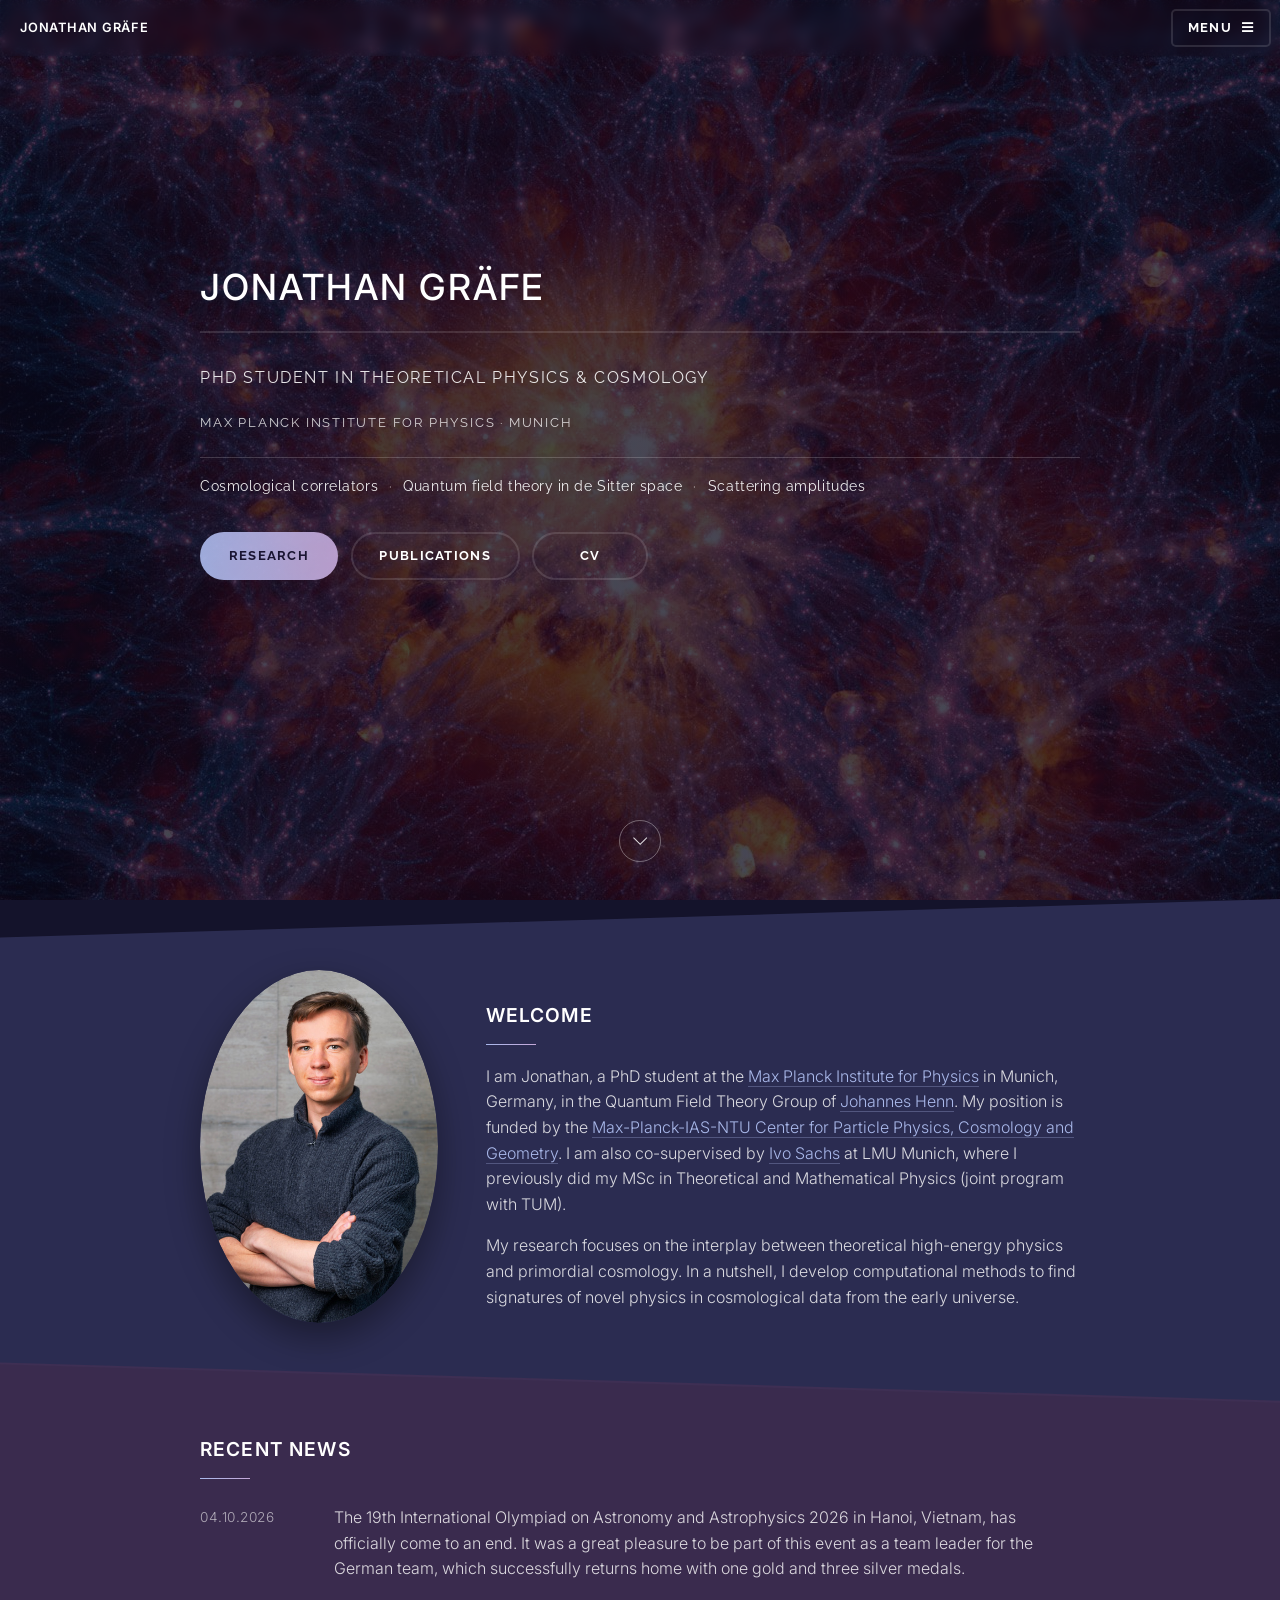
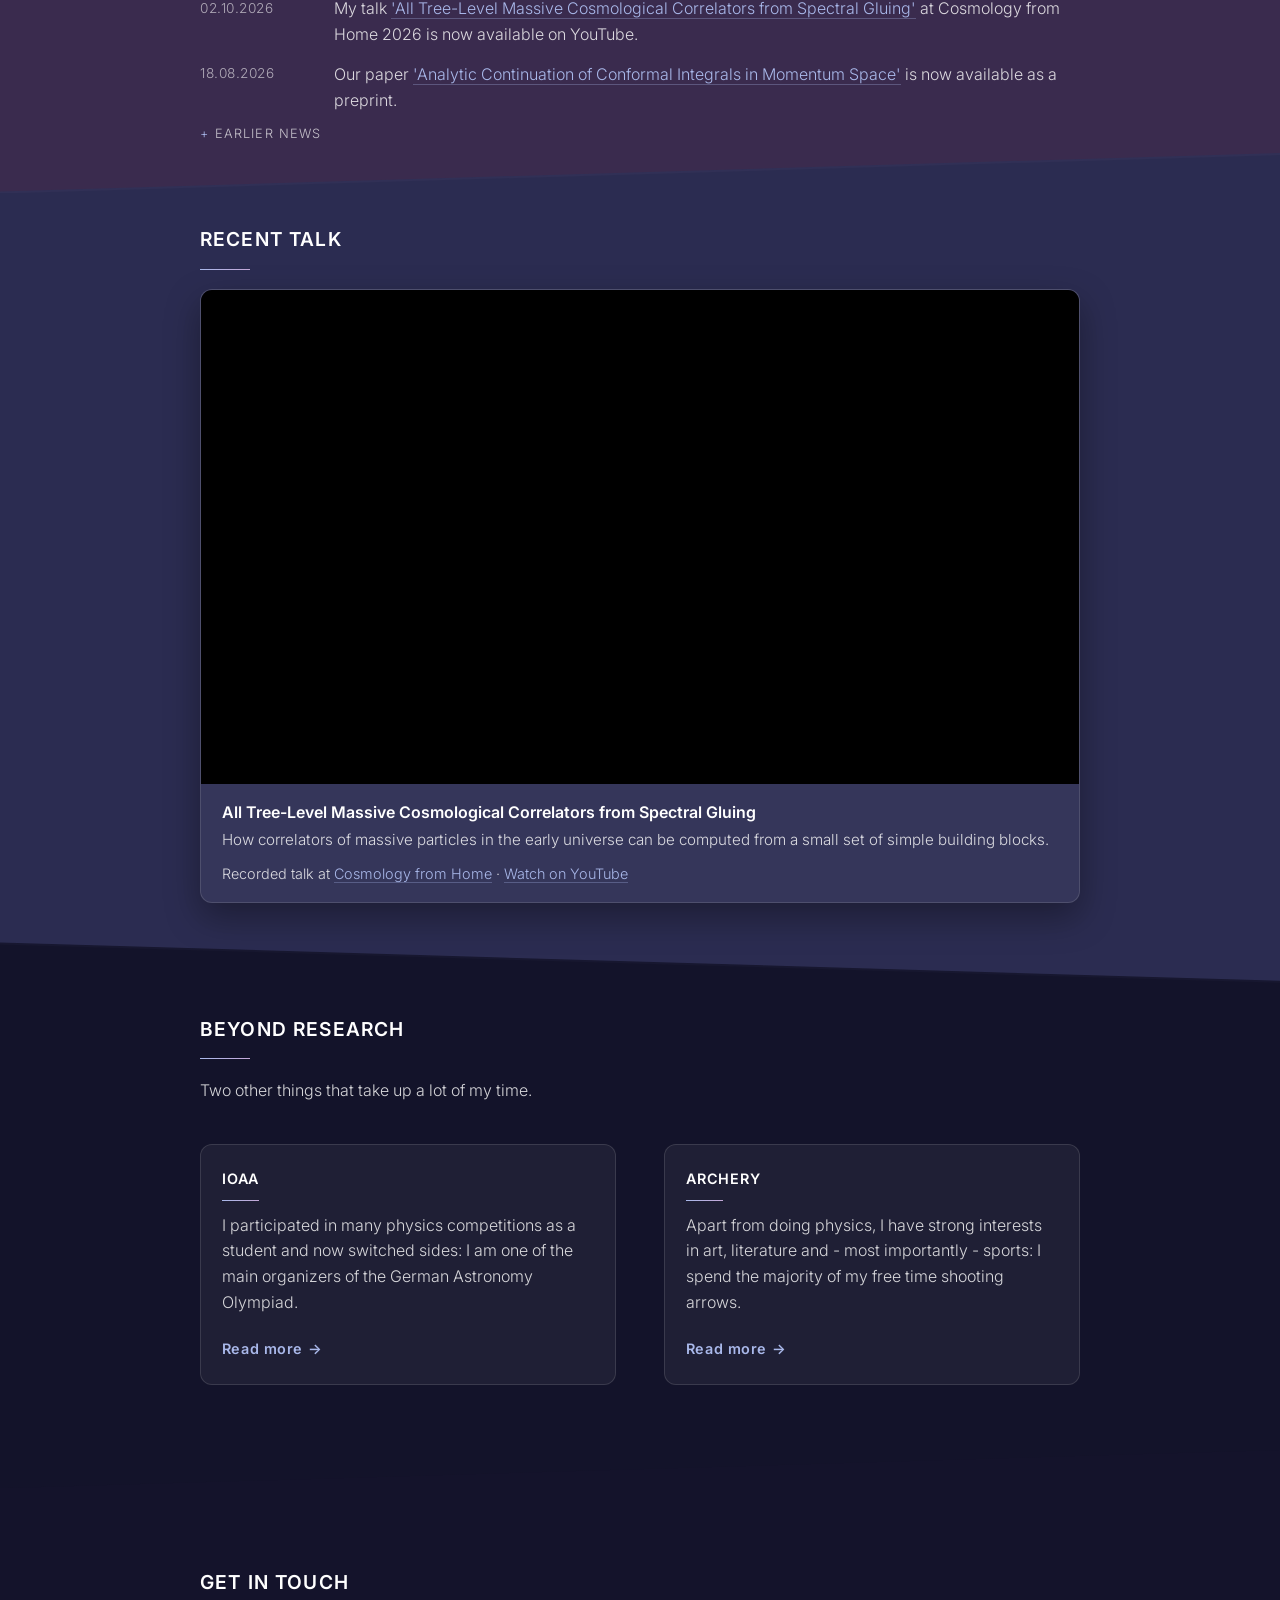
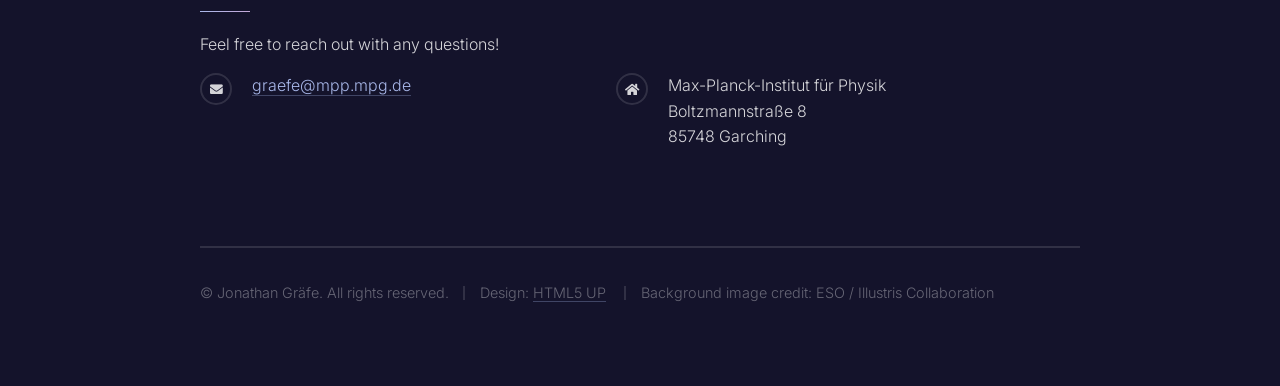
==== index.html @ 91f9cf63 "update links" ====
<!DOCTYPE HTML>
<!--
	Solid State by HTML5 UP
	html5up.net | @ajlkn
	Free for personal and commercial use under the CCA 3.0 license (html5up.net/license)
-->
<html>
	<head>
		<title>Jonathan Gräfe – Theoretical Physics &amp; Cosmology</title>
		<meta name="description" content="Jonathan Gräfe, PhD student in theoretical physics and cosmology at the Max Planck Institute for Physics in Munich: cosmological correlators, publications, talks and the German IOAA team." />
		<meta charset="utf-8" />
		<meta name="viewport" content="width=device-width, initial-scale=1, user-scalable=no" />
		<link rel="stylesheet" href="assets/css/main.css" />
		<link rel="stylesheet" href="assets/css/custom.css?v=065cdf80" />
		<noscript><link rel="stylesheet" href="assets/css/noscript.css" /></noscript>
	</head>
	<body class="is-preload">

		<!-- Page Wrapper -->
			<div id="page-wrapper">

				<!-- Header -->
					<header id="header" class="alt">
						<h1><a href="index.html">Jonathan Gräfe</a></h1>
						<nav>
							<a href="#menu">Menu</a>
						</nav>
					</header>

				<!-- Menu -->
					<nav id="menu">
						<div class="inner">
							<h2>Menu</h2>
							<ul class="links">
								<li><a href="index.html">Home</a></li>
								<li><a href="research.html">Research</a></li>
								<li><a href="publications.html">Publications</a></li>
								<li><a href="cv.html">CV</a></li>
								<li><a href="talks.html">Talks & Conferences</a></li>
								<li><a href="ioaa.html">IOAA</a></li>
								<li><a href="archery.html">Archery</a></li>
							</ul>
							<a href="#" class="close">Close</a>
						</div>
					</nav>

				<!-- Banner -->
					<section id="banner">
						<div class="inner">
							<h2>Jonathan Gräfe</h2>
							<p>PhD student in Theoretical Physics &amp; Cosmology</p>
							<p class="affiliation">Max Planck Institute for Physics &middot; Munich</p>
							<p class="keywords"><span>Cosmological correlators</span><span>Quantum field theory in de Sitter space</span><span>Scattering amplitudes</span></p>
							<ul class="actions">
								<li><a href="research.html" class="button primary">Research</a></li>
								<li><a href="publications.html" class="button">Publications</a></li>
								<li><a href="cv.html" class="button">CV</a></li>
							</ul>
						</div>
						<a href="#one" class="scroll-hint" aria-label="Scroll down"></a>
					</section>

				<!-- Wrapper -->
					<section id="wrapper">

						<!-- One -->
							<section id="one" class="wrapper spotlight style1">
								<div class="inner">
									<a href="#" class="image"><img src="images/IMG_0149.jpeg" alt="Portrait of Jonathan Gräfe" /></a>
									<div class="content">
										<h2 class="major">Welcome</h2>
										<p>I am Jonathan, a PhD student at the <a href="https://www.mpp.mpg.de/">Max Planck Institute for Physics</a> in Munich, Germany, in the Quantum Field Theory Group of <a href="https://www.mpp.mpg.de/ueber-uns/organisation/direktoren/prof-dr-johannes-henn">Johannes Henn</a>. My position is funded by the <a href="https://www.mpp.mpg.de/forschung/max-planck-center">Max-Planck-IAS-NTU Center for Particle Physics, Cosmology and Geometry</a>. I am also co-supervised by <a href="https://www.theorie.physik.uni-muenchen.de/cosmology/members/professors/sachs/index.html">Ivo Sachs</a> at LMU Munich, where I previously did my MSc in Theoretical and Mathematical Physics (joint program with TUM).</p>
										<p>My research focuses on the interplay between theoretical high-energy physics and primordial cosmology. In a nutshell, I develop computational methods to find signatures of novel physics in cosmological data from the early universe.</p>
									</div>
								</div>
							</section>

						<!-- Two -->
							<section id="two" class="wrapper alt spotlight style2">
								<div class="inner">

									<div class="content">
										<h2 class="major">Recent news</h2>
										<div class="news">
											<div class="entry news-entry">
												<div class="when">04.10.2026</div>
												<div class="what"><p>The 19th International Olympiad on Astronomy and Astrophysics 2026 in Hanoi, Vietnam, has officially come to an end. It was a great pleasure to be part of this event as a team leader for the German team, which successfully returns home with one gold and three silver medals.</p></div>
											</div>
											<div class="entry news-entry">
												<div class="when">02.10.2026</div>
												<div class="what"><p>My talk <a href="https://www.youtube.com/watch?v=2R51nXhjTHA">'All Tree-Level Massive Cosmological Correlators from Spectral Gluing'</a> at Cosmology from Home 2026 is now available on YouTube.</p></div>
											</div>
											<div class="entry news-entry">
												<div class="when">18.08.2026</div>
												<div class="what"><p>Our paper <a href="https://arxiv.org/abs/2608.18073">'Analytic Continuation of Conformal Integrals in Momentum Space'</a> is now available as a preprint.</p></div>
											</div>
										</div>
										<details class="earlier-news">
											<summary>Earlier news</summary>
											<div class="news">
												<div class="entry news-entry">
													<div class="when">20.07.2026</div>
													<div class="what"><p>Our paper <a href="https://arxiv.org/abs/2607.18223">'All Tree-Level Massive Cosmological Correlators via Spectral Gluing'</a> is now available as a preprint.</p></div>
												</div>
												<div class="entry news-entry">
													<div class="when">08.07.2026</div>
													<div class="what"><p><a href="https://link.springer.com/article/10.1007/JHEP07(2026)074">'Split Representations and Bubble Resummation for Massive de Sitter Correlators'</a> is now officially published in JHEP.</p></div>
												</div>
												<div class="entry news-entry">
													<div class="when">10.02.2026</div>
													<div class="what"><p>Our paper <a href="https://arxiv.org/abs/2602.09977">'Split Representations and Bubble Resummation for Massive de Sitter Correlators'</a> is now available as a preprint.</p></div>
												</div>
											</div>
										</details>
									</div>
								</div>
							</section>

						<!-- Recent talk -->
							<section id="talk" class="wrapper spotlight style1">
								<div class="inner">
									<div class="content">
										<h2 class="major">Recent talk</h2>
										<div class="video-card">
											<div class="video-frame">
												<iframe src="https://www.youtube-nocookie.com/embed/2R51nXhjTHA?cc_load_policy=0&hl=en" title="Jonathan Gräfe – All Tree-Level Massive Cosmological Correlators from Spectral Gluing" loading="lazy" allow="accelerometer; clipboard-write; encrypted-media; gyroscope; picture-in-picture; web-share" referrerpolicy="strict-origin-when-cross-origin" allowfullscreen></iframe>
											</div>
											<div class="video-caption">
												<h4>All Tree-Level Massive Cosmological Correlators from Spectral Gluing</h4>
												<p class="summary">How correlators of massive particles in the early universe can be computed from a small set of simple building blocks.</p>
												<p>Recorded talk at <a href="https://www.youtube.com/@CosmologyFromHome">Cosmology from Home</a> &middot; <a href="https://www.youtube.com/watch?v=2R51nXhjTHA">Watch on YouTube</a></p>
											</div>
										</div>
									</div>
								</div>
							</section>

						<!-- Three -->
							<!-- To add an event: copy one of the <p data-end="..."> lines below and set the event's last day (YYYY-MM-DD).
							     Events disappear automatically after that day; the whole section hides when none are left. -->
							<section id="three" class="wrapper alt spotlight style3">
								<div class="inner">

									<div class="content">
										<h2 class="major">Upcoming Events</h2>
										<p data-end="2026-10-02">Cosmology from Home, online (21.09.-02.10.2026)</p>
										<p data-end="2026-10-05"><a href="ioaa.html">19th International Olympiad on Astronomy and Astrophysics</a>, Hanoi (25.09.-05.10.2026)</p>
									</div>
								</div>
							</section>

						<!-- Four -->
							<section id="four" class="wrapper style1">
								<div class="inner">
									<h2 class="major">Beyond research</h2>
									<p>Two other things that take up a lot of my time.</p>
									<section class="features">
										<article>

											<h3 class="major">IOAA</h3>
											<p>I participated in many physics competitions as a student and now switched sides: I am one of the main organizers of the German Astronomy Olympiad.</p>
											<a href="ioaa.html" class="card-link" aria-label="Read more about the IOAA">Read more &rarr;</a>
										</article>
										<article>

											<h3 class="major">Archery</h3>
											<p>Apart from doing physics, I have strong interests in art, literature and - most importantly - sports: I spend the majority of my free time shooting arrows. </p>
											<a href="archery.html" class="card-link" aria-label="Read more about archery">Read more &rarr;</a>
										</article>
									</section>

								</div>
							</section>

					</section>

				<!-- Footer -->
					<section id="footer">
						<div class="inner">
							<h2 class="major">Get in touch</h2>
							<p>Feel free to reach out with any questions!</p>
							<ul class="contact">
								<li class="icon solid fa-envelope">
								 <p><a href="mailto:graefe@mpp.mpg.de">graefe@mpp.mpg.de</a></p>
								</li>
							</ul>
							<ul class="contact">
								<li class="icon solid fa-home">
									Max-Planck-Institut für Physik<br />
									Boltzmannstraße 8<br />
									85748 Garching
								</li>
								<!--<li class="icon brands fa-instagram"><a href="#">instagram.com/untitled-tld</a></li>-->
							</ul>
							<ul class="copyright">
								<li>&copy; Jonathan Gräfe. All rights reserved.</li><li>Design: <a href="http://html5up.net">HTML5 UP</a></li>
								<li>Background image credit: ESO / Illustris Collaboration </li>
							</ul>
						</div>
					</section>

			</div>

		<!-- Scripts -->
			<script src="assets/js/jquery.min.js"></script>
			<script src="assets/js/jquery.scrollex.min.js"></script>
			<script src="assets/js/browser.min.js"></script>
			<script src="assets/js/breakpoints.min.js"></script>
			<script src="assets/js/util.js"></script>
			<script src="assets/js/main.js"></script>
		<script>
			/* Hide past events; hide the whole section when none are left. */
			(function () {
				var section = document.getElementById('three');
				if (!section) return;
				var d = new Date(), today = d.getFullYear() + '-' + ('0' + (d.getMonth() + 1)).slice(-2) + '-' + ('0' + d.getDate()).slice(-2);
				var events = section.querySelectorAll('p[data-end]'), remaining = 0;
				Array.prototype.forEach.call(events, function (p) {
					if (p.getAttribute('data-end') < today) p.style.display = 'none'; else remaining++;
				});
				if (events.length && !remaining) {
					section.style.display = 'none';
					/* keep the diagonal edges alternating */
					var next = document.getElementById('four');
					if (next) next.classList.add('alt');
				}
			})();
		</script>

	</body>
</html>
---- assets/css/main.css ----
@import url(fontawesome-all.min.css);
@import url("https://fonts.googleapis.com/css?family=Raleway:200,700|Source+Sans+Pro:300,600,300italic,600italic");

/*
	Solid State by HTML5 UP
	html5up.net | @ajlkn
	Free for personal and commercial use under the CCA 3.0 license (html5up.net/license)
*/

html, body, div, span, applet, object,
iframe, h1, h2, h3, h4, h5, h6, p, blockquote,
pre, a, abbr, acronym, address, big, cite,
code, del, dfn, em, img, ins, kbd, q, s, samp,
small, strike, strong, sub, sup, tt, var, b,
u, i, center, dl, dt, dd, ol, ul, li, fieldset,
form, label, legend, table, caption, tbody,
tfoot, thead, tr, th, td, article, aside,
canvas, details, embed, figure, figcaption,
footer, header, hgroup, menu, nav, output, ruby,
section, summary, time, mark, audio, video {
	margin: 0;
	padding: 0;
	border: 0;
	font-size: 100%;
	font: inherit;
	vertical-align: baseline;}

article, aside, details, figcaption, figure,
footer, header, hgroup, menu, nav, section {
	display: block;}

body {
	line-height: 1;
}

ol, ul {
	list-style: none;
}

blockquote, q {
	quotes: none;
}

	blockquote:before, blockquote:after, q:before, q:after {
		content: '';
		content: none;
	}

table {
	border-collapse: collapse;
	border-spacing: 0;
}

body {
	-webkit-text-size-adjust: none;
}

mark {
	background-color: transparent;
	color: inherit;
}

input::-moz-focus-inner {
	border: 0;
	padding: 0;
}

input, select, textarea {
	-moz-appearance: none;
	-webkit-appearance: none;
	-ms-appearance: none;
	appearance: none;
}

/* Basic */

	@-ms-viewport {
		width: device-width;
	}

	body {
		-ms-overflow-style: scrollbar;
	}

	@media screen and (max-width: 480px) {

		html, body {
			min-width: 320px;
		}

	}

	html {
		box-sizing: border-box;
	}

	*, *:before, *:after {
		box-sizing: inherit;
	}

	body {
		background-color: #2e3141;
		background-image: linear-gradient(to top, rgba(46, 49, 65, 0.8), rgba(46, 49, 65, 0.8)), url("../../images/eso1438b.jpg");
		background-size: auto, cover;
		background-attachment: fixed, fixed;
		background-position: center, center;
	}

		body.is-preload *, body.is-preload *:before, body.is-preload *:after {
			-moz-animation: none !important;
			-webkit-animation: none !important;
			-ms-animation: none !important;
			animation: none !important;
			-moz-transition: none !important;
			-webkit-transition: none !important;
			-ms-transition: none !important;
			transition: none !important;
		}

/* Type */

	body, input, select, textarea {
		color: #ffffff;
		font-family: "Source Sans Pro", Helvetica, sans-serif;
		font-size: 16.5pt;
		font-weight: 300;
		line-height: 1.65;
	}

		@media screen and (max-width: 1680px) {

			body, input, select, textarea {
				font-size: 13pt;
			}

		}

		@media screen and (max-width: 1280px) {

			body, input, select, textarea {
				font-size: 12pt;
			}

		}

		@media screen and (max-width: 980px) {

			body, input, select, textarea {
				font-size: 12pt;
			}

		}

		@media screen and (max-width: 736px) {

			body, input, select, textarea {
				font-size: 12pt;
			}

		}

		@media screen and (max-width: 480px) {

			body, input, select, textarea {
				font-size: 12pt;
			}

		}

	a {
		-moz-transition: color 0.2s ease-in-out, border-bottom-color 0.2s ease-in-out;
		-webkit-transition: color 0.2s ease-in-out, border-bottom-color 0.2s ease-in-out;
		-ms-transition: color 0.2s ease-in-out, border-bottom-color 0.2s ease-in-out;
		transition: color 0.2s ease-in-out, border-bottom-color 0.2s ease-in-out;
		border-bottom: dotted 1px rgba(255, 255, 255, 0.35);
		color: #ffffff;
		text-decoration: none;
	}

		a:hover {
			border-bottom-color: transparent;
			color: #ffffff !important;
		}

		a.special:not(.button) {
			text-decoration: none;
			border-bottom: 0;
			display: block;
			font-family: Raleway, Helvetica, sans-serif;
			font-size: 0.8em;
			font-weight: 700;
			letter-spacing: 0.1em;
			margin: 0 0 2em 0;
			text-transform: uppercase;
		}

			a.special:not(.button):before {
				-moz-osx-font-smoothing: grayscale;
				-webkit-font-smoothing: antialiased;
				display: inline-block;
				font-style: normal;
				font-variant: normal;
				text-rendering: auto;
				line-height: 1;
				text-transform: none !important;
				font-family: 'Font Awesome 5 Free';
				font-weight: 900;
			}

			a.special:not(.button):before {
				-moz-transition: background-color 0.2s ease-in-out;
				-webkit-transition: background-color 0.2s ease-in-out;
				-ms-transition: background-color 0.2s ease-in-out;
				transition: background-color 0.2s ease-in-out;
				border-radius: 100%;
				border: solid 2px rgba(255, 255, 255, 0.125);
				content: '\f105';
				display: inline-block;
				font-size: 1.25em;
				height: 2em;
				line-height: 1.75em;
				margin-right: 0.85em;
				text-align: center;
				text-indent: 0.15em;
				vertical-align: middle;
				width: 2em;
			}

			a.special:not(.button):hover:before {
				background-color: rgba(255, 255, 255, 0.025);
			}

			a.special:not(.button):active:before {
				background-color: rgba(255, 255, 255, 0.075);
			}

	strong, b {
		color: #ffffff;
		font-weight: 600;
	}

	em, i {
		font-style: italic;
	}

	p {
		margin: 0 0 2em 0;
	}

	h1, h2, h3, h4, h5, h6 {
		color: #ffffff;
		font-family: Raleway, Helvetica, sans-serif;
		font-weight: 700;
		letter-spacing: 0.1em;
		margin: 0 0 1em 0;
		text-transform: uppercase;
	}

		h1 a, h2 a, h3 a, h4 a, h5 a, h6 a {
			color: inherit;
			text-decoration: none;
			border-bottom: 0;
		}

		h1 span, h2 span, h3 span, h4 span, h5 span, h6 span {
			font-weight: 200;
		}

		h1.major, h2.major, h3.major, h4.major, h5.major, h6.major {
			padding-bottom: 1em;
			border-bottom: solid 2px rgba(255, 255, 255, 0.125);
		}

	h2 {
		font-size: 1.2em;
	}

	h3 {
		font-size: 0.9em;
	}

	h4 {
		font-size: 0.7em;
	}

	h5 {
		font-size: 0.7em;
	}

	h6 {
		font-size: 0.7em;
	}

	@media screen and (max-width: 736px) {

		h2 {
			font-size: 1em;
		}

		h3 {
			font-size: 0.8em;
		}

	}

	sub {
		font-size: 0.8em;
		position: relative;
		top: 0.5em;
	}

	sup {
		font-size: 0.8em;
		position: relative;
		top: -0.5em;
	}

	blockquote {
		border-left: solid 4px rgba(255, 255, 255, 0.125);
		font-style: italic;
		margin: 0 0 2em 0;
		padding: 0.5em 0 0.5em 2em;
	}

	code {
		background: rgba(255, 255, 255, 0.025);
		border-radius: 5px;
		border: solid 2px rgba(255, 255, 255, 0.125);
		font-family: "Courier New", monospace;
		font-size: 0.9em;
		margin: 0 0.25em;
		padding: 0.25em 0.65em;
	}

	pre {
		-webkit-overflow-scrolling: touch;
		font-family: "Courier New", monospace;
		font-size: 0.9em;
		margin: 0 0 2em 0;
	}

		pre code {
			display: block;
			line-height: 1.75em;
			padding: 1em 1.5em;
			overflow-x: auto;
		}

	hr {
		border: 0;
		border-bottom: solid 2px rgba(255, 255, 255, 0.125);
		margin: 2.5em 0;
	}

		hr.major {
			margin: 4em 0;
		}

	.align-left {
		text-align: left;
	}

	.align-center {
		text-align: center;
	}

	.align-right {
		text-align: right;
	}

/* Row */

	.row {
		display: flex;
		flex-wrap: wrap;
		box-sizing: border-box;
		align-items: stretch;
	}

		.row > * {
			box-sizing: border-box;
		}

		.row.gtr-uniform > * > :last-child {
			margin-bottom: 0;
		}

		.row.aln-left {
			justify-content: flex-start;
		}

		.row.aln-center {
			justify-content: center;
		}

		.row.aln-right {
			justify-content: flex-end;
		}

		.row.aln-top {
			align-items: flex-start;
		}

		.row.aln-middle {
			align-items: center;
		}

		.row.aln-bottom {
			align-items: flex-end;
		}

		.row > .imp {
			order: -1;
		}

		.row > .col-1 {
			width: 8.33333%;
		}

		.row > .off-1 {
			margin-left: 8.33333%;
		}

		.row > .col-2 {
			width: 16.66667%;
		}

		.row > .off-2 {
			margin-left: 16.66667%;
		}

		.row > .col-3 {
			width: 25%;
		}

		.row > .off-3 {
			margin-left: 25%;
		}

		.row > .col-4 {
			width: 33.33333%;
		}

		.row > .off-4 {
			margin-left: 33.33333%;
		}

		.row > .col-5 {
			width: 41.66667%;
		}

		.row > .off-5 {
			margin-left: 41.66667%;
		}

		.row > .col-6 {
			width: 50%;
		}

		.row > .off-6 {
			margin-left: 50%;
		}

		.row > .col-7 {
			width: 58.33333%;
		}

		.row > .off-7 {
			margin-left: 58.33333%;
		}

		.row > .col-8 {
			width: 66.66667%;
		}

		.row > .off-8 {
			margin-left: 66.66667%;
		}

		.row > .col-9 {
			width: 75%;
		}

		.row > .off-9 {
			margin-left: 75%;
		}

		.row > .col-10 {
			width: 83.33333%;
		}

		.row > .off-10 {
			margin-left: 83.33333%;
		}

		.row > .col-11 {
			width: 91.66667%;
		}

		.row > .off-11 {
			margin-left: 91.66667%;
		}

		.row > .col-12 {
			width: 100%;
		}

		.row > .off-12 {
			margin-left: 100%;
		}

		.row.gtr-0 {
			margin-top: 0;
			margin-left: 0em;
		}

			.row.gtr-0 > * {
				padding: 0 0 0 0em;
			}

			.row.gtr-0.gtr-uniform {
				margin-top: 0em;
			}

				.row.gtr-0.gtr-uniform > * {
					padding-top: 0em;
				}

		.row.gtr-25 {
			margin-top: 0;
			margin-left: -0.4375em;
		}

			.row.gtr-25 > * {
				padding: 0 0 0 0.4375em;
			}

			.row.gtr-25.gtr-uniform {
				margin-top: -0.4375em;
			}

				.row.gtr-25.gtr-uniform > * {
					padding-top: 0.4375em;
				}

		.row.gtr-50 {
			margin-top: 0;
			margin-left: -0.875em;
		}

			.row.gtr-50 > * {
				padding: 0 0 0 0.875em;
			}

			.row.gtr-50.gtr-uniform {
				margin-top: -0.875em;
			}

				.row.gtr-50.gtr-uniform > * {
					padding-top: 0.875em;
				}

		.row {
			margin-top: 0;
			margin-left: -1.75em;
		}

			.row > * {
				padding: 0 0 0 1.75em;
			}

			.row.gtr-uniform {
				margin-top: -1.75em;
			}

				.row.gtr-uniform > * {
					padding-top: 1.75em;
				}

		.row.gtr-150 {
			margin-top: 0;
			margin-left: -2.625em;
		}

			.row.gtr-150 > * {
				padding: 0 0 0 2.625em;
			}

			.row.gtr-150.gtr-uniform {
				margin-top: -2.625em;
			}

				.row.gtr-150.gtr-uniform > * {
					padding-top: 2.625em;
				}

		.row.gtr-200 {
			margin-top: 0;
			margin-left: -3.5em;
		}

			.row.gtr-200 > * {
				padding: 0 0 0 3.5em;
			}

			.row.gtr-200.gtr-uniform {
				margin-top: -3.5em;
			}

				.row.gtr-200.gtr-uniform > * {
					padding-top: 3.5em;
				}

		@media screen and (max-width: 1680px) {

			.row {
				display: flex;
				flex-wrap: wrap;
				box-sizing: border-box;
				align-items: stretch;
			}

				.row > * {
					box-sizing: border-box;
				}

				.row.gtr-uniform > * > :last-child {
					margin-bottom: 0;
				}

				.row.aln-left {
					justify-content: flex-start;
				}

				.row.aln-center {
					justify-content: center;
				}

				.row.aln-right {
					justify-content: flex-end;
				}

				.row.aln-top {
					align-items: flex-start;
				}

				.row.aln-middle {
					align-items: center;
				}

				.row.aln-bottom {
					align-items: flex-end;
				}

				.row > .imp-xlarge {
					order: -1;
				}

				.row > .col-1-xlarge {
					width: 8.33333%;
				}

				.row > .off-1-xlarge {
					margin-left: 8.33333%;
				}

				.row > .col-2-xlarge {
					width: 16.66667%;
				}

				.row > .off-2-xlarge {
					margin-left: 16.66667%;
				}

				.row > .col-3-xlarge {
					width: 25%;
				}

				.row > .off-3-xlarge {
					margin-left: 25%;
				}

				.row > .col-4-xlarge {
					width: 33.33333%;
				}

				.row > .off-4-xlarge {
					margin-left: 33.33333%;
				}

				.row > .col-5-xlarge {
					width: 41.66667%;
				}

				.row > .off-5-xlarge {
					margin-left: 41.66667%;
				}

				.row > .col-6-xlarge {
					width: 50%;
				}

				.row > .off-6-xlarge {
					margin-left: 50%;
				}

				.row > .col-7-xlarge {
					width: 58.33333%;
				}

				.row > .off-7-xlarge {
					margin-left: 58.33333%;
				}

				.row > .col-8-xlarge {
					width: 66.66667%;
				}

				.row > .off-8-xlarge {
					margin-left: 66.66667%;
				}

				.row > .col-9-xlarge {
					width: 75%;
				}

				.row > .off-9-xlarge {
					margin-left: 75%;
				}

				.row > .col-10-xlarge {
					width: 83.33333%;
				}

				.row > .off-10-xlarge {
					margin-left: 83.33333%;
				}

				.row > .col-11-xlarge {
					width: 91.66667%;
				}

				.row > .off-11-xlarge {
					margin-left: 91.66667%;
				}

				.row > .col-12-xlarge {
					width: 100%;
				}

				.row > .off-12-xlarge {
					margin-left: 100%;
				}

				.row.gtr-0 {
					margin-top: 0;
					margin-left: 0em;
				}

					.row.gtr-0 > * {
						padding: 0 0 0 0em;
					}

					.row.gtr-0.gtr-uniform {
						margin-top: 0em;
					}

						.row.gtr-0.gtr-uniform > * {
							padding-top: 0em;
						}

				.row.gtr-25 {
					margin-top: 0;
					margin-left: -0.4375em;
				}

					.row.gtr-25 > * {
						padding: 0 0 0 0.4375em;
					}

					.row.gtr-25.gtr-uniform {
						margin-top: -0.4375em;
					}

						.row.gtr-25.gtr-uniform > * {
							padding-top: 0.4375em;
						}

				.row.gtr-50 {
					margin-top: 0;
					margin-left: -0.875em;
				}

					.row.gtr-50 > * {
						padding: 0 0 0 0.875em;
					}

					.row.gtr-50.gtr-uniform {
						margin-top: -0.875em;
					}

						.row.gtr-50.gtr-uniform > * {
							padding-top: 0.875em;
						}

				.row {
					margin-top: 0;
					margin-left: -1.75em;
				}

					.row > * {
						padding: 0 0 0 1.75em;
					}

					.row.gtr-uniform {
						margin-top: -1.75em;
					}

						.row.gtr-uniform > * {
							padding-top: 1.75em;
						}

				.row.gtr-150 {
					margin-top: 0;
					margin-left: -2.625em;
				}

					.row.gtr-150 > * {
						padding: 0 0 0 2.625em;
					}

					.row.gtr-150.gtr-uniform {
						margin-top: -2.625em;
					}

						.row.gtr-150.gtr-uniform > * {
							padding-top: 2.625em;
						}

				.row.gtr-200 {
					margin-top: 0;
					margin-left: -3.5em;
				}

					.row.gtr-200 > * {
						padding: 0 0 0 3.5em;
					}

					.row.gtr-200.gtr-uniform {
						margin-top: -3.5em;
					}

						.row.gtr-200.gtr-uniform > * {
							padding-top: 3.5em;
						}

		}

		@media screen and (max-width: 1280px) {

			.row {
				display: flex;
				flex-wrap: wrap;
				box-sizing: border-box;
				align-items: stretch;
			}

				.row > * {
					box-sizing: border-box;
				}

				.row.gtr-uniform > * > :last-child {
					margin-bottom: 0;
				}

				.row.aln-left {
					justify-content: flex-start;
				}

				.row.aln-center {
					justify-content: center;
				}

				.row.aln-right {
					justify-content: flex-end;
				}

				.row.aln-top {
					align-items: flex-start;
				}

				.row.aln-middle {
					align-items: center;
				}

				.row.aln-bottom {
					align-items: flex-end;
				}

				.row > .imp-large {
					order: -1;
				}

				.row > .col-1-large {
					width: 8.33333%;
				}

				.row > .off-1-large {
					margin-left: 8.33333%;
				}

				.row > .col-2-large {
					width: 16.66667%;
				}

				.row > .off-2-large {
					margin-left: 16.66667%;
				}

				.row > .col-3-large {
					width: 25%;
				}

				.row > .off-3-large {
					margin-left: 25%;
				}

				.row > .col-4-large {
					width: 33.33333%;
				}

				.row > .off-4-large {
					margin-left: 33.33333%;
				}

				.row > .col-5-large {
					width: 41.66667%;
				}

				.row > .off-5-large {
					margin-left: 41.66667%;
				}

				.row > .col-6-large {
					width: 50%;
				}

				.row > .off-6-large {
					margin-left: 50%;
				}

				.row > .col-7-large {
					width: 58.33333%;
				}

				.row > .off-7-large {
					margin-left: 58.33333%;
				}

				.row > .col-8-large {
					width: 66.66667%;
				}

				.row > .off-8-large {
					margin-left: 66.66667%;
				}

				.row > .col-9-large {
					width: 75%;
				}

				.row > .off-9-large {
					margin-left: 75%;
				}

				.row > .col-10-large {
					width: 83.33333%;
				}

				.row > .off-10-large {
					margin-left: 83.33333%;
				}

				.row > .col-11-large {
					width: 91.66667%;
				}

				.row > .off-11-large {
					margin-left: 91.66667%;
				}

				.row > .col-12-large {
					width: 100%;
				}

				.row > .off-12-large {
					margin-left: 100%;
				}

				.row.gtr-0 {
					margin-top: 0;
					margin-left: 0em;
				}

					.row.gtr-0 > * {
						padding: 0 0 0 0em;
					}

					.row.gtr-0.gtr-uniform {
						margin-top: 0em;
					}

						.row.gtr-0.gtr-uniform > * {
							padding-top: 0em;
						}

				.row.gtr-25 {
					margin-top: 0;
					margin-left: -0.4375em;
				}

					.row.gtr-25 > * {
						padding: 0 0 0 0.4375em;
					}

					.row.gtr-25.gtr-uniform {
						margin-top: -0.4375em;
					}

						.row.gtr-25.gtr-uniform > * {
							padding-top: 0.4375em;
						}

				.row.gtr-50 {
					margin-top: 0;
					margin-left: -0.875em;
				}

					.row.gtr-50 > * {
						padding: 0 0 0 0.875em;
					}

					.row.gtr-50.gtr-uniform {
						margin-top: -0.875em;
					}

						.row.gtr-50.gtr-uniform > * {
							padding-top: 0.875em;
						}

				.row {
					margin-top: 0;
					margin-left: -1.75em;
				}

					.row > * {
						padding: 0 0 0 1.75em;
					}

					.row.gtr-uniform {
						margin-top: -1.75em;
					}

						.row.gtr-uniform > * {
							padding-top: 1.75em;
						}

				.row.gtr-150 {
					margin-top: 0;
					margin-left: -2.625em;
				}

					.row.gtr-150 > * {
						padding: 0 0 0 2.625em;
					}

					.row.gtr-150.gtr-uniform {
						margin-top: -2.625em;
					}

						.row.gtr-150.gtr-uniform > * {
							padding-top: 2.625em;
						}

				.row.gtr-200 {
					margin-top: 0;
					margin-left: -3.5em;
				}

					.row.gtr-200 > * {
						padding: 0 0 0 3.5em;
					}

					.row.gtr-200.gtr-uniform {
						margin-top: -3.5em;
					}

						.row.gtr-200.gtr-uniform > * {
							padding-top: 3.5em;
						}

		}

		@media screen and (max-width: 980px) {

			.row {
				display: flex;
				flex-wrap: wrap;
				box-sizing: border-box;
				align-items: stretch;
			}

				.row > * {
					box-sizing: border-box;
				}

				.row.gtr-uniform > * > :last-child {
					margin-bottom: 0;
				}

				.row.aln-left {
					justify-content: flex-start;
				}

				.row.aln-center {
					justify-content: center;
				}

				.row.aln-right {
					justify-content: flex-end;
				}

				.row.aln-top {
					align-items: flex-start;
				}

				.row.aln-middle {
					align-items: center;
				}

				.row.aln-bottom {
					align-items: flex-end;
				}

				.row > .imp-medium {
					order: -1;
				}

				.row > .col-1-medium {
					width: 8.33333%;
				}

				.row > .off-1-medium {
					margin-left: 8.33333%;
				}

				.row > .col-2-medium {
					width: 16.66667%;
				}

				.row > .off-2-medium {
					margin-left: 16.66667%;
				}

				.row > .col-3-medium {
					width: 25%;
				}

				.row > .off-3-medium {
					margin-left: 25%;
				}

				.row > .col-4-medium {
					width: 33.33333%;
				}

				.row > .off-4-medium {
					margin-left: 33.33333%;
				}

				.row > .col-5-medium {
					width: 41.66667%;
				}

				.row > .off-5-medium {
					margin-left: 41.66667%;
				}

				.row > .col-6-medium {
					width: 50%;
				}

				.row > .off-6-medium {
					margin-left: 50%;
				}

				.row > .col-7-medium {
					width: 58.33333%;
				}

				.row > .off-7-medium {
					margin-left: 58.33333%;
				}

				.row > .col-8-medium {
					width: 66.66667%;
				}

				.row > .off-8-medium {
					margin-left: 66.66667%;
				}

				.row > .col-9-medium {
					width: 75%;
				}

				.row > .off-9-medium {
					margin-left: 75%;
				}

				.row > .col-10-medium {
					width: 83.33333%;
				}

				.row > .off-10-medium {
					margin-left: 83.33333%;
				}

				.row > .col-11-medium {
					width: 91.66667%;
				}

				.row > .off-11-medium {
					margin-left: 91.66667%;
				}

				.row > .col-12-medium {
					width: 100%;
				}

				.row > .off-12-medium {
					margin-left: 100%;
				}

				.row.gtr-0 {
					margin-top: 0;
					margin-left: 0em;
				}

					.row.gtr-0 > * {
						padding: 0 0 0 0em;
					}

					.row.gtr-0.gtr-uniform {
						margin-top: 0em;
					}

						.row.gtr-0.gtr-uniform > * {
							padding-top: 0em;
						}

				.row.gtr-25 {
					margin-top: 0;
					margin-left: -0.4375em;
				}

					.row.gtr-25 > * {
						padding: 0 0 0 0.4375em;
					}

					.row.gtr-25.gtr-uniform {
						margin-top: -0.4375em;
					}

						.row.gtr-25.gtr-uniform > * {
							padding-top: 0.4375em;
						}

				.row.gtr-50 {
					margin-top: 0;
					margin-left: -0.875em;
				}

					.row.gtr-50 > * {
						padding: 0 0 0 0.875em;
					}

					.row.gtr-50.gtr-uniform {
						margin-top: -0.875em;
					}

						.row.gtr-50.gtr-uniform > * {
							padding-top: 0.875em;
						}

				.row {
					margin-top: 0;
					margin-left: -1.75em;
				}

					.row > * {
						padding: 0 0 0 1.75em;
					}

					.row.gtr-uniform {
						margin-top: -1.75em;
					}

						.row.gtr-uniform > * {
							padding-top: 1.75em;
						}

				.row.gtr-150 {
					margin-top: 0;
					margin-left: -2.625em;
				}

					.row.gtr-150 > * {
						padding: 0 0 0 2.625em;
					}

					.row.gtr-150.gtr-uniform {
						margin-top: -2.625em;
					}

						.row.gtr-150.gtr-uniform > * {
							padding-top: 2.625em;
						}

				.row.gtr-200 {
					margin-top: 0;
					margin-left: -3.5em;
				}

					.row.gtr-200 > * {
						padding: 0 0 0 3.5em;
					}

					.row.gtr-200.gtr-uniform {
						margin-top: -3.5em;
					}

						.row.gtr-200.gtr-uniform > * {
							padding-top: 3.5em;
						}

		}

		@media screen and (max-width: 736px) {

			.row {
				display: flex;
				flex-wrap: wrap;
				box-sizing: border-box;
				align-items: stretch;
			}

				.row > * {
					box-sizing: border-box;
				}

				.row.gtr-uniform > * > :last-child {
					margin-bottom: 0;
				}

				.row.aln-left {
					justify-content: flex-start;
				}

				.row.aln-center {
					justify-content: center;
				}

				.row.aln-right {
					justify-content: flex-end;
				}

				.row.aln-top {
					align-items: flex-start;
				}

				.row.aln-middle {
					align-items: center;
				}

				.row.aln-bottom {
					align-items: flex-end;
				}

				.row > .imp-small {
					order: -1;
				}

				.row > .col-1-small {
					width: 8.33333%;
				}

				.row > .off-1-small {
					margin-left: 8.33333%;
				}

				.row > .col-2-small {
					width: 16.66667%;
				}

				.row > .off-2-small {
					margin-left: 16.66667%;
				}

				.row > .col-3-small {
					width: 25%;
				}

				.row > .off-3-small {
					margin-left: 25%;
				}

				.row > .col-4-small {
					width: 33.33333%;
				}

				.row > .off-4-small {
					margin-left: 33.33333%;
				}

				.row > .col-5-small {
					width: 41.66667%;
				}

				.row > .off-5-small {
					margin-left: 41.66667%;
				}

				.row > .col-6-small {
					width: 50%;
				}

				.row > .off-6-small {
					margin-left: 50%;
				}

				.row > .col-7-small {
					width: 58.33333%;
				}

				.row > .off-7-small {
					margin-left: 58.33333%;
				}

				.row > .col-8-small {
					width: 66.66667%;
				}

				.row > .off-8-small {
					margin-left: 66.66667%;
				}

				.row > .col-9-small {
					width: 75%;
				}

				.row > .off-9-small {
					margin-left: 75%;
				}

				.row > .col-10-small {
					width: 83.33333%;
				}

				.row > .off-10-small {
					margin-left: 83.33333%;
				}

				.row > .col-11-small {
					width: 91.66667%;
				}

				.row > .off-11-small {
					margin-left: 91.66667%;
				}

				.row > .col-12-small {
					width: 100%;
				}

				.row > .off-12-small {
					margin-left: 100%;
				}

				.row.gtr-0 {
					margin-top: 0;
					margin-left: 0em;
				}

					.row.gtr-0 > * {
						padding: 0 0 0 0em;
					}

					.row.gtr-0.gtr-uniform {
						margin-top: 0em;
					}

						.row.gtr-0.gtr-uniform > * {
							padding-top: 0em;
						}

				.row.gtr-25 {
					margin-top: 0;
					margin-left: -0.3125em;
				}

					.row.gtr-25 > * {
						padding: 0 0 0 0.3125em;
					}

					.row.gtr-25.gtr-uniform {
						margin-top: -0.3125em;
					}

						.row.gtr-25.gtr-uniform > * {
							padding-top: 0.3125em;
						}

				.row.gtr-50 {
					margin-top: 0;
					margin-left: -0.625em;
				}

					.row.gtr-50 > * {
						padding: 0 0 0 0.625em;
					}

					.row.gtr-50.gtr-uniform {
						margin-top: -0.625em;
					}

						.row.gtr-50.gtr-uniform > * {
							padding-top: 0.625em;
						}

				.row {
					margin-top: 0;
					margin-left: -1.25em;
				}

					.row > * {
						padding: 0 0 0 1.25em;
					}

					.row.gtr-uniform {
						margin-top: -1.25em;
					}

						.row.gtr-uniform > * {
							padding-top: 1.25em;
						}

				.row.gtr-150 {
					margin-top: 0;
					margin-left: -1.875em;
				}

					.row.gtr-150 > * {
						padding: 0 0 0 1.875em;
					}

					.row.gtr-150.gtr-uniform {
						margin-top: -1.875em;
					}

						.row.gtr-150.gtr-uniform > * {
							padding-top: 1.875em;
						}

				.row.gtr-200 {
					margin-top: 0;
					margin-left: -2.5em;
				}

					.row.gtr-200 > * {
						padding: 0 0 0 2.5em;
					}

					.row.gtr-200.gtr-uniform {
						margin-top: -2.5em;
					}

						.row.gtr-200.gtr-uniform > * {
							padding-top: 2.5em;
						}

		}

		@media screen and (max-width: 480px) {

			.row {
				display: flex;
				flex-wrap: wrap;
				box-sizing: border-box;
				align-items: stretch;
			}

				.row > * {
					box-sizing: border-box;
				}

				.row.gtr-uniform > * > :last-child {
					margin-bottom: 0;
				}

				.row.aln-left {
					justify-content: flex-start;
				}

				.row.aln-center {
					justify-content: center;
				}

				.row.aln-right {
					justify-content: flex-end;
				}

				.row.aln-top {
					align-items: flex-start;
				}

				.row.aln-middle {
					align-items: center;
				}

				.row.aln-bottom {
					align-items: flex-end;
				}

				.row > .imp-xsmall {
					order: -1;
				}

				.row > .col-1-xsmall {
					width: 8.33333%;
				}

				.row > .off-1-xsmall {
					margin-left: 8.33333%;
				}

				.row > .col-2-xsmall {
					width: 16.66667%;
				}

				.row > .off-2-xsmall {
					margin-left: 16.66667%;
				}

				.row > .col-3-xsmall {
					width: 25%;
				}

				.row > .off-3-xsmall {
					margin-left: 25%;
				}

				.row > .col-4-xsmall {
					width: 33.33333%;
				}

				.row > .off-4-xsmall {
					margin-left: 33.33333%;
				}

				.row > .col-5-xsmall {
					width: 41.66667%;
				}

				.row > .off-5-xsmall {
					margin-left: 41.66667%;
				}

				.row > .col-6-xsmall {
					width: 50%;
				}

				.row > .off-6-xsmall {
					margin-left: 50%;
				}

				.row > .col-7-xsmall {
					width: 58.33333%;
				}

				.row > .off-7-xsmall {
					margin-left: 58.33333%;
				}

				.row > .col-8-xsmall {
					width: 66.66667%;
				}

				.row > .off-8-xsmall {
					margin-left: 66.66667%;
				}

				.row > .col-9-xsmall {
					width: 75%;
				}

				.row > .off-9-xsmall {
					margin-left: 75%;
				}

				.row > .col-10-xsmall {
					width: 83.33333%;
				}

				.row > .off-10-xsmall {
					margin-left: 83.33333%;
				}

				.row > .col-11-xsmall {
					width: 91.66667%;
				}

				.row > .off-11-xsmall {
					margin-left: 91.66667%;
				}

				.row > .col-12-xsmall {
					width: 100%;
				}

				.row > .off-12-xsmall {
					margin-left: 100%;
				}

				.row.gtr-0 {
					margin-top: 0;
					margin-left: 0em;
				}

					.row.gtr-0 > * {
						padding: 0 0 0 0em;
					}

					.row.gtr-0.gtr-uniform {
						margin-top: 0em;
					}

						.row.gtr-0.gtr-uniform > * {
							padding-top: 0em;
						}

				.row.gtr-25 {
					margin-top: 0;
					margin-left: -0.3125em;
				}

					.row.gtr-25 > * {
						padding: 0 0 0 0.3125em;
					}

					.row.gtr-25.gtr-uniform {
						margin-top: -0.3125em;
					}

						.row.gtr-25.gtr-uniform > * {
							padding-top: 0.3125em;
						}

				.row.gtr-50 {
					margin-top: 0;
					margin-left: -0.625em;
				}

					.row.gtr-50 > * {
						padding: 0 0 0 0.625em;
					}

					.row.gtr-50.gtr-uniform {
						margin-top: -0.625em;
					}

						.row.gtr-50.gtr-uniform > * {
							padding-top: 0.625em;
						}

				.row {
					margin-top: 0;
					margin-left: -1.25em;
				}

					.row > * {
						padding: 0 0 0 1.25em;
					}

					.row.gtr-uniform {
						margin-top: -1.25em;
					}

						.row.gtr-uniform > * {
							padding-top: 1.25em;
						}

				.row.gtr-150 {
					margin-top: 0;
					margin-left: -1.875em;
				}

					.row.gtr-150 > * {
						padding: 0 0 0 1.875em;
					}

					.row.gtr-150.gtr-uniform {
						margin-top: -1.875em;
					}

						.row.gtr-150.gtr-uniform > * {
							padding-top: 1.875em;
						}

				.row.gtr-200 {
					margin-top: 0;
					margin-left: -2.5em;
				}

					.row.gtr-200 > * {
						padding: 0 0 0 2.5em;
					}

					.row.gtr-200.gtr-uniform {
						margin-top: -2.5em;
					}

						.row.gtr-200.gtr-uniform > * {
							padding-top: 2.5em;
						}

		}

		@media screen and (max-width: 360px) {

			.row {
				display: flex;
				flex-wrap: wrap;
				box-sizing: border-box;
				align-items: stretch;
			}

				.row > * {
					box-sizing: border-box;
				}

				.row.gtr-uniform > * > :last-child {
					margin-bottom: 0;
				}

				.row.aln-left {
					justify-content: flex-start;
				}

				.row.aln-center {
					justify-content: center;
				}

				.row.aln-right {
					justify-content: flex-end;
				}

				.row.aln-top {
					align-items: flex-start;
				}

				.row.aln-middle {
					align-items: center;
				}

				.row.aln-bottom {
					align-items: flex-end;
				}

				.row > .imp-xxsmall {
					order: -1;
				}

				.row > .col-1-xxsmall {
					width: 8.33333%;
				}

				.row > .off-1-xxsmall {
					margin-left: 8.33333%;
				}

				.row > .col-2-xxsmall {
					width: 16.66667%;
				}

				.row > .off-2-xxsmall {
					margin-left: 16.66667%;
				}

				.row > .col-3-xxsmall {
					width: 25%;
				}

				.row > .off-3-xxsmall {
					margin-left: 25%;
				}

				.row > .col-4-xxsmall {
					width: 33.33333%;
				}

				.row > .off-4-xxsmall {
					margin-left: 33.33333%;
				}

				.row > .col-5-xxsmall {
					width: 41.66667%;
				}

				.row > .off-5-xxsmall {
					margin-left: 41.66667%;
				}

				.row > .col-6-xxsmall {
					width: 50%;
				}

				.row > .off-6-xxsmall {
					margin-left: 50%;
				}

				.row > .col-7-xxsmall {
					width: 58.33333%;
				}

				.row > .off-7-xxsmall {
					margin-left: 58.33333%;
				}

				.row > .col-8-xxsmall {
					width: 66.66667%;
				}

				.row > .off-8-xxsmall {
					margin-left: 66.66667%;
				}

				.row > .col-9-xxsmall {
					width: 75%;
				}

				.row > .off-9-xxsmall {
					margin-left: 75%;
				}

				.row > .col-10-xxsmall {
					width: 83.33333%;
				}

				.row > .off-10-xxsmall {
					margin-left: 83.33333%;
				}

				.row > .col-11-xxsmall {
					width: 91.66667%;
				}

				.row > .off-11-xxsmall {
					margin-left: 91.66667%;
				}

				.row > .col-12-xxsmall {
					width: 100%;
				}

				.row > .off-12-xxsmall {
					margin-left: 100%;
				}

				.row.gtr-0 {
					margin-top: 0;
					margin-left: 0em;
				}

					.row.gtr-0 > * {
						padding: 0 0 0 0em;
					}

					.row.gtr-0.gtr-uniform {
						margin-top: 0em;
					}

						.row.gtr-0.gtr-uniform > * {
							padding-top: 0em;
						}

				.row.gtr-25 {
					margin-top: 0;
					margin-left: -0.3125em;
				}

					.row.gtr-25 > * {
						padding: 0 0 0 0.3125em;
					}

					.row.gtr-25.gtr-uniform {
						margin-top: -0.3125em;
					}

						.row.gtr-25.gtr-uniform > * {
							padding-top: 0.3125em;
						}

				.row.gtr-50 {
					margin-top: 0;
					margin-left: -0.625em;
				}

					.row.gtr-50 > * {
						padding: 0 0 0 0.625em;
					}

					.row.gtr-50.gtr-uniform {
						margin-top: -0.625em;
					}

						.row.gtr-50.gtr-uniform > * {
							padding-top: 0.625em;
						}

				.row {
					margin-top: 0;
					margin-left: -1.25em;
				}

					.row > * {
						padding: 0 0 0 1.25em;
					}

					.row.gtr-uniform {
						margin-top: -1.25em;
					}

						.row.gtr-uniform > * {
							padding-top: 1.25em;
						}

				.row.gtr-150 {
					margin-top: 0;
					margin-left: -1.875em;
				}

					.row.gtr-150 > * {
						padding: 0 0 0 1.875em;
					}

					.row.gtr-150.gtr-uniform {
						margin-top: -1.875em;
					}

						.row.gtr-150.gtr-uniform > * {
							padding-top: 1.875em;
						}

				.row.gtr-200 {
					margin-top: 0;
					margin-left: -2.5em;
				}

					.row.gtr-200 > * {
						padding: 0 0 0 2.5em;
					}

					.row.gtr-200.gtr-uniform {
						margin-top: -2.5em;
					}

						.row.gtr-200.gtr-uniform > * {
							padding-top: 2.5em;
						}

		}

/* Section/Article */

	section.special, article.special {
		text-align: center;
	}

/* Form */

	form {
		margin: 0 0 2em 0;
	}

		form > :last-child {
			margin-bottom: 0;
		}

		form > .fields {
			display: -moz-flex;
			display: -webkit-flex;
			display: -ms-flex;
			display: flex;
			-moz-flex-wrap: wrap;
			-webkit-flex-wrap: wrap;
			-ms-flex-wrap: wrap;
			flex-wrap: wrap;
			width: calc(100% + 3em);
			margin: -1.5em 0 2em -1.5em;
		}

			form > .fields > .field {
				-moz-flex-grow: 0;
				-webkit-flex-grow: 0;
				-ms-flex-grow: 0;
				flex-grow: 0;
				-moz-flex-shrink: 0;
				-webkit-flex-shrink: 0;
				-ms-flex-shrink: 0;
				flex-shrink: 0;
				padding: 1.5em 0 0 1.5em;
				width: calc(100% - 1.5em);
			}

				form > .fields > .field.half {
					width: calc(50% - 0.75em);
				}

				form > .fields > .field.third {
					width: calc(100%/3 - 0.5em);
				}

				form > .fields > .field.quarter {
					width: calc(25% - 0.375em);
				}

		@media screen and (max-width: 480px) {

			form > .fields {
				width: calc(100% + 3em);
				margin: -1.5em 0 2em -1.5em;
			}

				form > .fields > .field {
					padding: 1.5em 0 0 1.5em;
					width: calc(100% - 1.5em);
				}

					form > .fields > .field.half {
						width: calc(100% - 1.5em);
					}

					form > .fields > .field.third {
						width: calc(100% - 1.5em);
					}

					form > .fields > .field.quarter {
						width: calc(100% - 1.5em);
					}

		}

	label {
		color: #ffffff;
		display: block;
		font-family: Raleway, Helvetica, sans-serif;
		font-size: 0.8em;
		font-weight: 700;
		letter-spacing: 0.1em;
		margin: 0 0 0.7em 0;
		text-transform: uppercase;
	}

	input[type="text"],
	input[type="password"],
	input[type="email"],
	input[type="tel"],
	select,
	textarea {
		-moz-appearance: none;
		-webkit-appearance: none;
		-ms-appearance: none;
		appearance: none;
		background: rgba(255, 255, 255, 0.025);
		border-radius: 5px;
		border: none;
		border: solid 2px rgba(255, 255, 255, 0.125);
		color: inherit;
		display: block;
		outline: 0;
		padding: 0 1em;
		text-decoration: none;
		width: 100%;
	}

		input[type="text"]:invalid,
		input[type="password"]:invalid,
		input[type="email"]:invalid,
		input[type="tel"]:invalid,
		select:invalid,
		textarea:invalid {
			box-shadow: none;
		}

		input[type="text"]:focus,
		input[type="password"]:focus,
		input[type="email"]:focus,
		input[type="tel"]:focus,
		select:focus,
		textarea:focus {
			border-color: #5b6ba6;
		}

	select {
		background-image: url("data:image/svg+xml;charset=utf8,%3Csvg xmlns='http://www.w3.org/2000/svg' width='40' height='40' preserveAspectRatio='none' viewBox='0 0 40 40'%3E%3Cpath d='M9.4,12.3l10.4,10.4l10.4-10.4c0.2-0.2,0.5-0.4,0.9-0.4c0.3,0,0.6,0.1,0.9,0.4l3.3,3.3c0.2,0.2,0.4,0.5,0.4,0.9 c0,0.4-0.1,0.6-0.4,0.9L20.7,31.9c-0.2,0.2-0.5,0.4-0.9,0.4c-0.3,0-0.6-0.1-0.9-0.4L4.3,17.3c-0.2-0.2-0.4-0.5-0.4-0.9 c0-0.4,0.1-0.6,0.4-0.9l3.3-3.3c0.2-0.2,0.5-0.4,0.9-0.4S9.1,12.1,9.4,12.3z' fill='rgba(255, 255, 255, 0.125)' /%3E%3C/svg%3E");
		background-size: 1.25rem;
		background-repeat: no-repeat;
		background-position: calc(100% - 1rem) center;
		height: 2.75em;
		padding-right: 2.75em;
		text-overflow: ellipsis;
	}

		select option {
			color: #ffffff;
			background: #2e3141;
		}

		select:focus::-ms-value {
			background-color: transparent;
		}

		select::-ms-expand {
			display: none;
		}

	input[type="text"],
	input[type="password"],
	input[type="email"],
	select {
		height: 2.75em;
	}

	textarea {
		padding: 0.75em 1em;
	}

	input[type="checkbox"],
	input[type="radio"] {
		-moz-appearance: none;
		-webkit-appearance: none;
		-ms-appearance: none;
		appearance: none;
		display: block;
		float: left;
		margin-right: -2em;
		opacity: 0;
		width: 1em;
		z-index: -1;
	}

		input[type="checkbox"] + label,
		input[type="radio"] + label {
			text-decoration: none;
			color: #ffffff;
			cursor: pointer;
			display: inline-block;
			font-size: 1em;
			font-family: "Source Sans Pro", Helvetica, sans-serif;
			text-transform: none;
			letter-spacing: 0;
			font-weight: 300;
			padding-left: 2.4em;
			padding-right: 0.75em;
			position: relative;
		}

			input[type="checkbox"] + label:before,
			input[type="radio"] + label:before {
				-moz-osx-font-smoothing: grayscale;
				-webkit-font-smoothing: antialiased;
				display: inline-block;
				font-style: normal;
				font-variant: normal;
				text-rendering: auto;
				line-height: 1;
				text-transform: none !important;
				font-family: 'Font Awesome 5 Free';
				font-weight: 900;
			}

			input[type="checkbox"] + label:before,
			input[type="radio"] + label:before {
				background: rgba(255, 255, 255, 0.025);
				border-radius: 5px;
				border: solid 2px rgba(255, 255, 255, 0.125);
				content: '';
				display: inline-block;
				font-size: 0.8em;
				height: 2.0625em;
				left: 0;
				line-height: 2.0625em;
				position: absolute;
				text-align: center;
				top: 0;
				width: 2.0625em;
			}

		input[type="checkbox"]:checked + label:before,
		input[type="radio"]:checked + label:before {
			background: #ffffff;
			border-color: #ffffff;
			content: '\f00c';
			color: #2e3141;
		}

		input[type="checkbox"]:focus + label:before,
		input[type="radio"]:focus + label:before {
			border-color: #4c5c96;
		}

	input[type="checkbox"] + label:before {
		border-radius: 5px;
	}

	input[type="radio"] + label:before {
		border-radius: 100%;
	}

	::-webkit-input-placeholder {
		color: rgba(255, 255, 255, 0.35) !important;
		opacity: 1.0;
	}

	:-moz-placeholder {
		color: rgba(255, 255, 255, 0.35) !important;
		opacity: 1.0;
	}

	::-moz-placeholder {
		color: rgba(255, 255, 255, 0.35) !important;
		opacity: 1.0;
	}

	:-ms-input-placeholder {
		color: rgba(255, 255, 255, 0.35) !important;
		opacity: 1.0;
	}

/* Box */

	.box {
		border-radius: 5px;
		border: solid 2px rgba(255, 255, 255, 0.125);
		margin-bottom: 2em;
		padding: 1.5em;
	}

		.box > :last-child,
		.box > :last-child > :last-child,
		.box > :last-child > :last-child > :last-child {
			margin-bottom: 0;
		}

		.box.alt {
			border: 0;
			border-radius: 0;
			padding: 0;
		}

/* Icon */

	.icon {
		text-decoration: none;
		border-bottom: none;
		position: relative;
	}

		.icon:before {
			-moz-osx-font-smoothing: grayscale;
			-webkit-font-smoothing: antialiased;
			display: inline-block;
			font-style: normal;
			font-variant: normal;
			text-rendering: auto;
			line-height: 1;
			text-transform: none !important;
			font-family: 'Font Awesome 5 Free';
			font-weight: 400;
		}

		.icon > .label {
			display: none;
		}

		.icon:before {
			line-height: inherit;
		}

		.icon.solid:before {
			font-weight: 900;
		}

		.icon.brands:before {
			font-family: 'Font Awesome 5 Brands';
		}

/* Image */

	.image {
		border-radius: 5px;
		border: 0;
		display: inline-block;
		position: relative;
	}

		.image img {
			border-radius: 5px;
			display: block;
		}

		.image.left, .image.right {
			max-width: 40%;
		}

			.image.left img, .image.right img {
				width: 100%;
			}

		.image.left {
			float: left;
			padding: 0 1.5em 1em 0;
			top: 0.25em;
		}

		.image.right {
			float: right;
			padding: 0 0 1em 1.5em;
			top: 0.25em;
		}

		.image.fit {
			display: block;
			margin: 0 0 2em 0;
			width: 100%;
		}

			.image.fit img {
				width: 100%;
			}

		.image.main {
			display: block;
			margin: 0 0 3em 0;
			width: 100%;
		}

			.image.main img {
				width: 100%;
			}

/* List */

	ol {
		list-style: decimal;
		margin: 0 0 2em 0;
		padding-left: 1.25em;
	}

		ol li {
			padding-left: 0.25em;
		}

	ul {
		list-style: disc;
		margin: 0 0 2em 0;
		padding-left: 1em;
	}

		ul li {
			padding-left: 0.5em;
		}

		ul.alt {
			list-style: none;
			padding-left: 0;
		}

			ul.alt li {
				border-top: solid 1px rgba(255, 255, 255, 0.125);
				padding: 0.5em 0;
			}

				ul.alt li:first-child {
					border-top: 0;
					padding-top: 0;
				}

	dl {
		margin: 0 0 2em 0;
	}

		dl dt {
			display: block;
			font-weight: 600;
			margin: 0 0 1em 0;
		}

		dl dd {
			margin-left: 2em;
		}

/* Actions */

	ul.actions {
		display: -moz-flex;
		display: -webkit-flex;
		display: -ms-flex;
		display: flex;
		cursor: default;
		list-style: none;
		margin-left: -1em;
		padding-left: 0;
	}

		ul.actions li {
			padding: 0 0 0 1em;
			vertical-align: middle;
		}

		ul.actions.special {
			-moz-justify-content: center;
			-webkit-justify-content: center;
			-ms-justify-content: center;
			justify-content: center;
			width: 100%;
			margin-left: 0;
		}

			ul.actions.special li:first-child {
				padding-left: 0;
			}

		ul.actions.stacked {
			-moz-flex-direction: column;
			-webkit-flex-direction: column;
			-ms-flex-direction: column;
			flex-direction: column;
			margin-left: 0;
		}

			ul.actions.stacked li {
				padding: 1.3em 0 0 0;
			}

				ul.actions.stacked li:first-child {
					padding-top: 0;
				}

		ul.actions.fit {
			width: calc(100% + 1em);
		}

			ul.actions.fit li {
				-moz-flex-grow: 1;
				-webkit-flex-grow: 1;
				-ms-flex-grow: 1;
				flex-grow: 1;
				-moz-flex-shrink: 1;
				-webkit-flex-shrink: 1;
				-ms-flex-shrink: 1;
				flex-shrink: 1;
				width: 100%;
			}

				ul.actions.fit li > * {
					width: 100%;
				}

			ul.actions.fit.stacked {
				width: 100%;
			}

		@media screen and (max-width: 480px) {

			ul.actions:not(.fixed) {
				-moz-flex-direction: column;
				-webkit-flex-direction: column;
				-ms-flex-direction: column;
				flex-direction: column;
				margin-left: 0;
				width: 100% !important;
			}

				ul.actions:not(.fixed) li {
					-moz-flex-grow: 1;
					-webkit-flex-grow: 1;
					-ms-flex-grow: 1;
					flex-grow: 1;
					-moz-flex-shrink: 1;
					-webkit-flex-shrink: 1;
					-ms-flex-shrink: 1;
					flex-shrink: 1;
					padding: 1em 0 0 0;
					text-align: center;
					width: 100%;
				}

					ul.actions:not(.fixed) li > * {
						width: 100%;
					}

					ul.actions:not(.fixed) li:first-child {
						padding-top: 0;
					}

					ul.actions:not(.fixed) li input[type="submit"],
					ul.actions:not(.fixed) li input[type="reset"],
					ul.actions:not(.fixed) li input[type="button"],
					ul.actions:not(.fixed) li button,
					ul.actions:not(.fixed) li .button {
						width: 100%;
					}

						ul.actions:not(.fixed) li input[type="submit"].icon:before,
						ul.actions:not(.fixed) li input[type="reset"].icon:before,
						ul.actions:not(.fixed) li input[type="button"].icon:before,
						ul.actions:not(.fixed) li button.icon:before,
						ul.actions:not(.fixed) li .button.icon:before {
							margin-left: -0.5rem;
						}

		}

/* Icons */

	ul.icons {
		cursor: default;
		list-style: none;
		padding-left: 0;
	}

		ul.icons li {
			display: inline-block;
			padding: 0 1em 0 0;
		}

			ul.icons li:last-child {
				padding-right: 0;
			}

			ul.icons li .icon:before {
				font-size: 1.25em;
			}

/* Contact */

	ul.contact {
		list-style: none;
		padding: 0;
	}

		ul.contact li {
			text-decoration: none;
			margin: 2.5em 0 0 0;
			padding: 0 0 0 3.25em;
			position: relative;
		}

			ul.contact li:before {
				-moz-osx-font-smoothing: grayscale;
				-webkit-font-smoothing: antialiased;
				display: inline-block;
				font-style: normal;
				font-variant: normal;
				text-rendering: auto;
				line-height: 1;
				text-transform: none !important;
				font-family: 'Font Awesome 5 Free';
				font-weight: 400;
			}

			ul.contact li:before {
				border-radius: 100%;
				border: solid 2px rgba(255, 255, 255, 0.125);
				display: inline-block;
				font-size: 0.8em;
				height: 2.5em;
				left: 0;
				line-height: 2.35em;
				position: absolute;
				text-align: center;
				top: 0;
				width: 2.5em;
			}

			ul.contact li:first-child {
				margin-top: 0;
			}

		@media screen and (max-width: 736px) {

			ul.contact li {
				margin: 1.5em 0 0 0;
			}

		}

/* Pagination */

	ul.pagination {
		cursor: default;
		list-style: none;
		padding-left: 0;
	}

		ul.pagination li {
			display: inline-block;
			padding-left: 0;
			vertical-align: middle;
		}

			ul.pagination li > .page {
				-moz-transition: background-color 0.2s ease-in-out, color 0.2s ease-in-out;
				-webkit-transition: background-color 0.2s ease-in-out, color 0.2s ease-in-out;
				-ms-transition: background-color 0.2s ease-in-out, color 0.2s ease-in-out;
				transition: background-color 0.2s ease-in-out, color 0.2s ease-in-out;
				border-bottom: 0;
				border-radius: 5px;
				display: inline-block;
				height: 1.5em;
				line-height: 1.5em;
				margin: 0 0.125em;
				min-width: 1.5em;
				padding: 0 0.5em;
				text-align: center;
			}

				ul.pagination li > .page:hover {
					background-color: rgba(255, 255, 255, 0.025);
				}

				ul.pagination li > .page.active {
					background-color: #4c5c96;
				}

			ul.pagination li:first-child {
				padding-right: 0.75em;
			}

			ul.pagination li:last-child {
				padding-left: 0.75em;
			}

		@media screen and (max-width: 480px) {

			ul.pagination li:nth-child(n+2):nth-last-child(n+2) {
				display: none;
			}

			ul.pagination li .button {
				width: 100%;
			}

			ul.pagination li:first-child {
				width: calc(50% - 2px);
				text-align: left;
				padding-right: 0.325em;
			}

			ul.pagination li:last-child {
				width: calc(50% - 2px);
				text-align: right;
				padding-left: 0.325em;
			}

		}

/* Table */

	.table-wrapper {
		-webkit-overflow-scrolling: touch;
		overflow-x: auto;
	}

	table {
		margin: 0 0 2em 0;
		width: 100%;
	}

		table tbody tr {
			border: solid 1px rgba(255, 255, 255, 0.125);
			border-left: 0;
			border-right: 0;
		}

			table tbody tr:nth-child(2n + 1) {
				background-color: rgba(255, 255, 255, 0.025);
			}

		table td {
			padding: 0.75em 0.75em;
		}

		table th {
			color: #ffffff;
			font-size: 0.9em;
			font-weight: 600;
			padding: 0 0.75em 0.75em 0.75em;
			text-align: left;
		}

		table thead {
			border-bottom: solid 2px rgba(255, 255, 255, 0.125);
		}

		table tfoot {
			border-top: solid 2px rgba(255, 255, 255, 0.125);
		}

		table.alt {
			border-collapse: separate;
		}

			table.alt tbody tr td {
				border: solid 1px rgba(255, 255, 255, 0.125);
				border-left-width: 0;
				border-top-width: 0;
			}

				table.alt tbody tr td:first-child {
					border-left-width: 1px;
				}

			table.alt tbody tr:first-child td {
				border-top-width: 1px;
			}

			table.alt thead {
				border-bottom: 0;
			}

			table.alt tfoot {
				border-top: 0;
			}

/* Button */

	input[type="submit"],
	input[type="reset"],
	input[type="button"],
	button,
	.button {
		-moz-appearance: none;
		-webkit-appearance: none;
		-ms-appearance: none;
		appearance: none;
		-moz-transition: background-color 0.2s ease-in-out;
		-webkit-transition: background-color 0.2s ease-in-out;
		-ms-transition: background-color 0.2s ease-in-out;
		transition: background-color 0.2s ease-in-out;
		background-color: transparent;
		border-radius: 5px;
		border: 0;
		box-shadow: inset 0 0 0 2px rgba(255, 255, 255, 0.125);
		color: #ffffff !important;
		cursor: pointer;
		display: inline-block;
		font-family: Raleway, Helvetica, sans-serif;
		font-size: 0.8em;
		font-weight: 700;
		height: 3.75em;
		letter-spacing: 0.1em;
		line-height: 3.75em;
		padding: 0 2.25em;
		text-align: center;
		text-decoration: none;
		text-transform: uppercase;
		white-space: nowrap;
	}

		input[type="submit"]:hover,
		input[type="reset"]:hover,
		input[type="button"]:hover,
		button:hover,
		.button:hover {
			background-color: rgba(255, 255, 255, 0.025);
		}

		input[type="submit"]:active,
		input[type="reset"]:active,
		input[type="button"]:active,
		button:active,
		.button:active {
			background-color: rgba(255, 255, 255, 0.075);
		}

		input[type="submit"].icon:before,
		input[type="reset"].icon:before,
		input[type="button"].icon:before,
		button.icon:before,
		.button.icon:before {
			margin-right: 0.5em;
			color: rgba(255, 255, 255, 0.35);
		}

		input[type="submit"].primary,
		input[type="reset"].primary,
		input[type="button"].primary,
		button.primary,
		.button.primary {
			background-color: #4c5c96;
			box-shadow: none;
		}

			input[type="submit"].primary:hover,
			input[type="reset"].primary:hover,
			input[type="button"].primary:hover,
			button.primary:hover,
			.button.primary:hover {
				background-color: #53639e;
			}

			input[type="submit"].primary:active,
			input[type="reset"].primary:active,
			input[type="button"].primary:active,
			button.primary:active,
			.button.primary:active {
				background-color: #45558d;
			}

			input[type="submit"].primary.icon:before,
			input[type="reset"].primary.icon:before,
			input[type="button"].primary.icon:before,
			button.primary.icon:before,
			.button.primary.icon:before {
				color: #7985b0;
			}

		input[type="submit"].fit,
		input[type="reset"].fit,
		input[type="button"].fit,
		button.fit,
		.button.fit {
			width: 100%;
		}

		input[type="submit"].small,
		input[type="reset"].small,
		input[type="button"].small,
		button.small,
		.button.small {
			font-size: 0.6em;
		}

		input[type="submit"].large,
		input[type="reset"].large,
		input[type="button"].large,
		button.large,
		.button.large {
			font-size: 1em;
		}

		input[type="submit"].disabled, input[type="submit"]:disabled,
		input[type="reset"].disabled,
		input[type="reset"]:disabled,
		input[type="button"].disabled,
		input[type="button"]:disabled,
		button.disabled,
		button:disabled,
		.button.disabled,
		.button:disabled {
			opacity: 0.25;
		}

		@media screen and (max-width: 480px) {

			input[type="submit"],
			input[type="reset"],
			input[type="button"],
			button,
			.button {
				padding: 0;
			}

		}

/* Features */

	.features {
		display: -moz-flex;
		display: -webkit-flex;
		display: -ms-flex;
		display: flex;
		-moz-flex-wrap: wrap;
		-webkit-flex-wrap: wrap;
		-ms-flex-wrap: wrap;
		flex-wrap: wrap;
		margin: 0 0 2em 0;
	}

		.features article {
			padding: 1.75em 1.75em 0.1em 1.75em ;
			background-color: #353849;
			border-radius: 5px;
			margin: 1.5em 3em 1.5em 0;
			width: calc(50% - 1.5em);
		}

			.features article:nth-child(2n) {
				margin-right: 0;
			}

			.features article .image {
				border-radius: 5px 5px 0 0;
				display: block;
				margin-bottom: 1.75em;
				margin-left: -1.75em;
				margin-top: -1.75em;
				position: relative;
				width: calc(100% + 3.5em);
			}

				.features article .image img {
					border-radius: 5px 5px 0 0;
					width: 100%;
				}

		@media screen and (max-width: 980px) {

			.features article {
				margin: 1em 2em 1em 0;
				width: calc(50% - 1em);
			}

		}

		@media screen and (max-width: 736px) {

			.features article {
				padding: 1.5em 1.5em 0.1em 1.5em ;
				margin: 0.875em 1.75em 0.875em 0;
				width: calc(50% - 0.875em - 1px);
			}

				.features article .image {
					margin-bottom: 1.5em;
					margin-left: -1.5em;
					margin-top: -1.5em;
					width: calc(100% + 3em);
				}

		}

		@media screen and (max-width: 480px) {

			.features {
				display: block;
			}

				.features article {
					width: 100%;
					margin: 0 0 2em 0 !important;
				}

		}

/* Header */

	#header {
		-moz-transition: background-color 0.2s ease-in-out;
		-webkit-transition: background-color 0.2s ease-in-out;
		-ms-transition: background-color 0.2s ease-in-out;
		transition: background-color 0.2s ease-in-out;
		background-color: rgba(53, 56, 73, 0.95);
		height: 3.5em;
		left: 0;
		line-height: 3.5em;
		padding: 0 1.25em;
		position: fixed;
		top: 0;
		width: 100%;
		z-index: 10000;
	}

		#header h1 {
			-moz-transition: opacity 0.2s ease-in-out, visibility 0.2s;
			-webkit-transition: opacity 0.2s ease-in-out, visibility 0.2s;
			-ms-transition: opacity 0.2s ease-in-out, visibility 0.2s;
			transition: opacity 0.2s ease-in-out, visibility 0.2s;
			border-bottom: 0;
			font-size: 0.8em;
			margin-bottom: 0;
			opacity: 1;
			visibility: visible;
		}

			#header h1 a {
				border: 0;
			}

		#header nav {
			font-family: Raleway, Helvetica, sans-serif;
			font-size: 0.8em;
			font-weight: 700;
			height: 3em;
			letter-spacing: 0.1em;
			line-height: 3em;
			position: absolute;
			right: 0.7em;
			text-transform: uppercase;
			top: 0.7em;
		}

			#header nav a {
				border: 0;
				display: inline-block;
				padding: 0 1em;
			}

				#header nav a:before {
					float: right;
					margin-left: 0.75em;
				}

				#header nav a[href="#menu"] {
					text-decoration: none;
					-moz-transition: background-color 0.2s ease-in-out;
					-webkit-transition: background-color 0.2s ease-in-out;
					-ms-transition: background-color 0.2s ease-in-out;
					transition: background-color 0.2s ease-in-out;
					border-radius: 5px;
					box-shadow: inset 0 0 0 2px rgba(255, 255, 255, 0.125);
					padding: 0 1.35em;
				}

					#header nav a[href="#menu"]:before {
						-moz-osx-font-smoothing: grayscale;
						-webkit-font-smoothing: antialiased;
						display: inline-block;
						font-style: normal;
						font-variant: normal;
						text-rendering: auto;
						line-height: 1;
						text-transform: none !important;
						font-family: 'Font Awesome 5 Free';
						font-weight: 900;
					}

					#header nav a[href="#menu"]:before {
						content: '\f0c9';
						line-height: inherit;
					}

					#header nav a[href="#menu"]:hover {
						background-color: rgba(255, 255, 255, 0.025);
					}

					#header nav a[href="#menu"]:active {
						background-color: rgba(255, 255, 255, 0.075);
					}

		#header.alt {
			background-color: transparent;
		}

			#header.alt h1 {
				opacity: 0;
				visibility: hidden;
			}

		@media screen and (max-width: 736px) {

			#header {
				height: 2.75em;
				line-height: 2.75em;
			}

				#header nav {
					top: 0;
					right: 0;
					height: inherit;
					line-height: inherit;
				}

					#header nav a {
						height: inherit;
						line-height: inherit;
					}

						#header nav a[href="#menu"] {
							box-shadow: none;
							padding: 0 1em;
							border-radius: 0;
						}

							#header nav a[href="#menu"]:hover, #header nav a[href="#menu"]:active {
								background-color: inherit;
							}

		}

		@media screen and (max-width: 480px) {

			#header nav a[href="#menu"] {
				width: 4em;
				white-space: nowrap;
				text-indent: 4em;
				position: relative;
			}

				#header nav a[href="#menu"]:before {
					width: inherit;
					position: absolute;
					top: 0;
					left: 0;
					text-indent: 0;
					text-align: right;
					margin-left: 0;
					padding-right: 1.25em;
				}

		}

/* Menu */

	#page-wrapper {
		-moz-transition: -moz-filter 0.25s ease;
		-webkit-transition: -webkit-filter 0.25s ease;
		-ms-transition: -ms-filter 0.25s ease;
		transition: filter 0.25s ease;
	}

	#menu {
		-moz-align-items: center;
		-webkit-align-items: center;
		-ms-align-items: center;
		align-items: center;
		display: -moz-flex;
		display: -webkit-flex;
		display: -ms-flex;
		display: flex;
		-moz-justify-content: center;
		-webkit-justify-content: center;
		-ms-justify-content: center;
		justify-content: center;
		pointer-events: none;
		-moz-transition: opacity 0.35s ease, visibility 0.35s;
		-webkit-transition: opacity 0.35s ease, visibility 0.35s;
		-ms-transition: opacity 0.35s ease, visibility 0.35s;
		transition: opacity 0.35s ease, visibility 0.35s;
		-moz-user-select: none;
		-webkit-user-select: none;
		-ms-user-select: none;
		user-select: none;
		-webkit-tap-highlight-color: rgba(0, 0, 0, 0);
		background: rgba(46, 49, 65, 0.8);
		cursor: default;
		height: 100%;
		left: 0;
		opacity: 0;
		position: fixed;
		text-align: center;
		top: 0;
		visibility: hidden;
		width: 100%;
	}

		#menu .inner {
			padding: 2.5em 1.5em 0.5em 1.5em ;
			-moz-transform: translateY(0.5em);
			-webkit-transform: translateY(0.5em);
			-ms-transform: translateY(0.5em);
			transform: translateY(0.5em);
			-moz-transition: opacity 0.35s ease, -moz-transform 0.35s ease;
			-webkit-transition: opacity 0.35s ease, -webkit-transform 0.35s ease;
			-ms-transition: opacity 0.35s ease, -ms-transform 0.35s ease;
			transition: opacity 0.35s ease, transform 0.35s ease;
			-webkit-overflow-scrolling: touch;
			background: #4c5c96;
			border-radius: 5px;
			display: block;
			max-width: 100%;
			opacity: 0;
			position: relative;
			width: 18em;
		}

		#menu h2 {
			border-bottom: solid 2px rgba(255, 255, 255, 0.125);
			padding-bottom: 1em;
		}

		#menu .close {
			background-image: url("images/close.svg");
			background-position: 75% 25%;
			background-repeat: no-repeat;
			background-size: 2em 2em;
			border: 0;
			content: '';
			display: block;
			height: 4em;
			overflow: hidden;
			position: absolute;
			right: 0;
			text-align: center;
			text-indent: 4em;
			top: 0;
			width: 4em;
		}

		#menu .links {
			list-style: none;
			margin-bottom: 1.5em;
			padding: 0;
		}

			#menu .links li {
				padding: 0;
			}

				#menu .links li a {
					border-radius: 5px;
					border: 0;
					display: block;
					font-family: Raleway, Helvetica, sans-serif;
					font-size: 0.8em;
					font-weight: 200;
					letter-spacing: 0.1em;
					line-height: 1.85em;
					padding: 0.75em 0;
					text-transform: uppercase;
				}

					#menu .links li a:hover {
						background: #45558d;
					}

		@media screen and (max-width: 736px) {

			#menu .inner {
				max-height: 100%;
				overflow-y: auto;
				overflow-x: hidden;
			}

				#menu .inner .close {
					background-size: 1.5em 1.5em;
				}

		}

	body.is-menu-visible #page-wrapper {
		-moz-filter: blur(1.5px);
		-webkit-filter: blur(1.5px);
		-ms-filter: blur(1.5px);
		filter: blur(1.5px);
	}

	body.is-menu-visible #menu {
		pointer-events: auto;
		opacity: 1;
		visibility: visible;
	}

		body.is-menu-visible #menu .inner {
			-moz-transform: translateY(0);
			-webkit-transform: translateY(0);
			-ms-transform: translateY(0);
			transform: translateY(0);
			opacity: 1;
		}

/* Banner */

	#banner {
		padding: 10em 0 4.75em 0 ;
	}

		#banner .inner {
			margin: 0 auto;
			width: 55em;
		}

		#banner .logo {
			-moz-transition: opacity 2s ease, -moz-transform 1s ease;
			-webkit-transition: opacity 2s ease, -webkit-transform 1s ease;
			-ms-transition: opacity 2s ease, -ms-transform 1s ease;
			transition: opacity 2s ease, transform 1s ease;
			-moz-transform: translateY(0);
			-webkit-transform: translateY(0);
			-ms-transform: translateY(0);
			transform: translateY(0);
			opacity: 1;
			margin: 0 0 1.3em 0;
		}

			#banner .logo .icon {
				border-radius: 100%;
				border: solid 2px rgba(255, 255, 255, 0.125);
				cursor: default;
				display: inline-block;
				font-size: 2em;
				height: 2.25em;
				line-height: 2.25em;
				text-align: center;
				width: 2.25em;
			}

		#banner h2 {
			-moz-transition: opacity 0.5s ease, -moz-transform 0.5s ease, -moz-filter 0.25s ease;
			-webkit-transition: opacity 0.5s ease, -webkit-transform 0.5s ease, -webkit-filter 0.25s ease;
			-ms-transition: opacity 0.5s ease, -ms-transform 0.5s ease, -ms-filter 0.25s ease;
			transition: opacity 0.5s ease, transform 0.5s ease, filter 0.25s ease;
			-moz-transform: translateX(0);
			-webkit-transform: translateX(0);
			-ms-transform: translateX(0);
			transform: translateX(0);
			-moz-transition-delay: 0.65s;
			-webkit-transition-delay: 0.65s;
			-ms-transition-delay: 0.65s;
			transition-delay: 0.65s;
			-moz-filter: blur(0);
			-webkit-filter: blur(0);
			-ms-filter: blur(0);
			filter: blur(0);
			opacity: 1;
			border-bottom: solid 2px rgba(255, 255, 255, 0.125);
			font-size: 2.25em;
			margin-bottom: 0.8em;
			padding-bottom: 0.4em;
		}

		#banner p {
			-moz-transition: opacity 0.5s ease, -moz-transform 0.5s ease, -moz-filter 0.25s ease;
			-webkit-transition: opacity 0.5s ease, -webkit-transform 0.5s ease, -webkit-filter 0.25s ease;
			-ms-transition: opacity 0.5s ease, -ms-transform 0.5s ease, -ms-filter 0.25s ease;
			transition: opacity 0.5s ease, transform 0.5s ease, filter 0.25s ease;
			-moz-transform: translateX(0);
			-webkit-transform: translateX(0);
			-ms-transform: translateX(0);
			transform: translateX(0);
			-moz-transition-delay: 0.8s;
			-webkit-transition-delay: 0.8s;
			-ms-transition-delay: 0.8s;
			transition-delay: 0.8s;
			-moz-filter: blur(0);
			-webkit-filter: blur(0);
			-ms-filter: blur(0);
			filter: blur(0);
			opacity: 1;
			font-family: Raleway, Helvetica, sans-serif;
			font-size: 1em;
			font-weight: 200;
			letter-spacing: 0.1em;
			line-height: 2;
			text-transform: uppercase;
		}

		@media screen and (max-width: 1280px) {

			#banner {
				padding: 7em 0 8.25em 0 ;
				background-color: #2e3141;
				background-image: linear-gradient(to top, rgba(46, 49, 65, 0.8), rgba(46, 49, 65, 0.8)), url("../../images/bg.jpg");
				background-size: auto, cover;
				background-position: center, center;
				margin-bottom: -6.5em;
			}

		}

		@media screen and (max-width: 980px) {

			#banner {
				padding: 12em 3em 12.375em 3em ;
				margin-bottom: -4.75em;
			}

				#banner .inner {
					width: 100%;
				}

		}

		@media screen and (max-width: 736px) {

			#banner {
				padding: 5em 2em 4.25em 2em ;
				margin-bottom: -2.5em;
			}

				#banner .logo {
					margin: 0 0 1em 0;
				}

					#banner .logo .icon {
						font-size: 1.5em;
					}

				#banner h2 {
					font-size: 1.5em;
				}

				#banner p {
					font-size: 0.8em;
				}

		}

		body.is-preload #banner .logo {
			-moz-transform: translateY(0.5em);
			-webkit-transform: translateY(0.5em);
			-ms-transform: translateY(0.5em);
			transform: translateY(0.5em);
			opacity: 0;
		}

		body.is-preload #banner h2 {
			opacity: 0;
			-moz-transform: translateX(0.25em);
			-webkit-transform: translateX(0.25em);
			-ms-transform: translateX(0.25em);
			transform: translateX(0.25em);
			-moz-filter: blur(2px);
			-webkit-filter: blur(2px);
			-ms-filter: blur(2px);
			filter: blur(2px);
		}

		body.is-preload #banner p {
			opacity: 0;
			-moz-transform: translateX(0.5em);
			-webkit-transform: translateX(0.5em);
			-ms-transform: translateX(0.5em);
			transform: translateX(0.5em);
			-moz-filter: blur(2px);
			-webkit-filter: blur(2px);
			-ms-filter: blur(2px);
			filter: blur(2px);
		}

/* Wrapper */

	#wrapper > header {
		padding: 11em 0 2.25em 0 ;
	}

		#wrapper > header .inner {
			margin: 0 auto;
			width: 55em;
		}

		#wrapper > header h2 {
			border-bottom: solid 2px rgba(255, 255, 255, 0.125);
			font-size: 2em;
			margin-bottom: 0.8em;
			padding-bottom: 0.4em;
		}

		#wrapper > header p {
			font-family: Raleway, Helvetica, sans-serif;
			font-size: 1em;
			font-weight: 200;
			letter-spacing: 0.1em;
			line-height: 2;
			text-transform: uppercase;
		}

	@media screen and (max-width: 1280px) {

		#wrapper > header {
			padding: 9em 0 6.25em 0 ;
			background-color: #2e3141;
			background-image: linear-gradient(to top, rgba(46, 49, 65, 0.8), rgba(46, 49, 65, 0.8)), url("../../images/bg.jpg");
			background-size: auto, cover;
			background-position: center, 0% 30%;
			margin-bottom: -6.5em;
		}

	}

	@media screen and (max-width: 980px) {

		#wrapper > header {
			padding: 11em 3em 7.375em 3em ;
			background-size: auto, cover;
			background-position: center, 0% 0%;
			margin-bottom: -4.75em;
		}

			#wrapper > header .inner {
				width: 100%;
			}

	}

	@media screen and (max-width: 736px) {

		#wrapper > header {
			padding: 6.5em 2em 3em 2em ;
			background-size: auto, 125%;
			margin-bottom: -2.5em;
		}

			#wrapper > header h2 {
				font-size: 1.25em;
			}

			#wrapper > header p {
				font-size: 0.8em;
			}

	}

	.wrapper {
		background-color: #2e3141;
		margin: 6.5em 0;
		position: relative;
	}

		.wrapper:before, .wrapper:after {
			background-image: url("data:image/svg+xml;charset=utf8,%3Csvg xmlns='http://www.w3.org/2000/svg' width='100' height='100' viewBox='0 0 100 100' preserveAspectRatio='none'%3E%3Cpolygon points='0,100 100,0 100,100' style='fill:%232e3141%3B' /%3E%3C/svg%3E");
		}

		.wrapper:before {
			box-shadow: inset 0 -1px 0 0 #2e3141, 0 1px 0 0 #2e3141;
		}

		.wrapper:after {
			box-shadow: inset 0 -1px 0 0 #2e3141, 0 1px 0 0 #2e3141;
		}

		.wrapper:before, .wrapper:after {
			background-repeat: no-repeat;
			background-size: 100% 100%;
			content: '';
			display: block;
			height: 6.5em;
			position: absolute;
			width: 100%;
		}

		.wrapper:before {
			left: 0;
			top: -6.5em;
		}

		.wrapper:after {
			-moz-transform: scaleY(-1);
			-webkit-transform: scaleY(-1);
			-ms-transform: scaleY(-1);
			transform: scaleY(-1);
			bottom: -6.5em;
			left: 0;
		}

		.wrapper.alt:before {
			-moz-transform: scaleX(-1);
			-webkit-transform: scaleX(-1);
			-ms-transform: scaleX(-1);
			transform: scaleX(-1);
		}

		.wrapper.alt:after {
			-moz-transform: scaleY(-1) scaleX(-1);
			-webkit-transform: scaleY(-1) scaleX(-1);
			-ms-transform: scaleY(-1) scaleX(-1);
			transform: scaleY(-1) scaleX(-1);
		}

		.wrapper .inner {
			padding: 3em 0 1em 0 ;
			margin: 0 auto;
			width: 55em;
		}

		.wrapper.style2 {
			background-color: #353849;
		}

			.wrapper.style2:before, .wrapper.style2:after {
				background-image: url("data:image/svg+xml;charset=utf8,%3Csvg xmlns='http://www.w3.org/2000/svg' width='100' height='100' viewBox='0 0 100 100' preserveAspectRatio='none'%3E%3Cpolygon points='0,100 100,0 100,100' style='fill:%23353849%3B' /%3E%3C/svg%3E");
			}

			.wrapper.style2:before {
				box-shadow: inset 0 -1px 0 0 #353849, 0 1px 0 0 #353849;
			}

			.wrapper.style2:after {
				box-shadow: inset 0 -1px 0 0 #353849, 0 1px 0 0 #353849;
			}

		.wrapper.style3 {
			background-color: #3d4051;
		}

			.wrapper.style3:before, .wrapper.style3:after {
				background-image: url("data:image/svg+xml;charset=utf8,%3Csvg xmlns='http://www.w3.org/2000/svg' width='100' height='100' viewBox='0 0 100 100' preserveAspectRatio='none'%3E%3Cpolygon points='0,100 100,0 100,100' style='fill:%233d4051%3B' /%3E%3C/svg%3E");
			}

			.wrapper.style3:before {
				box-shadow: inset 0 -1px 0 0 #3d4051, 0 1px 0 0 #3d4051;
			}

			.wrapper.style3:after {
				box-shadow: inset 0 -1px 0 0 #3d4051, 0 1px 0 0 #3d4051;
			}

		.wrapper.style4 {
			background-color: #454858;
		}

			.wrapper.style4:before, .wrapper.style4:after {
				background-image: url("data:image/svg+xml;charset=utf8,%3Csvg xmlns='http://www.w3.org/2000/svg' width='100' height='100' viewBox='0 0 100 100' preserveAspectRatio='none'%3E%3Cpolygon points='0,100 100,0 100,100' style='fill:%23454858%3B' /%3E%3C/svg%3E");
			}

			.wrapper.style4:before {
				box-shadow: inset 0 -1px 0 0 #454858, 0 1px 0 0 #454858;
			}

			.wrapper.style4:after {
				box-shadow: inset 0 -1px 0 0 #454858, 0 1px 0 0 #454858;
			}

		.wrapper.style5 {
			background-color: #4d5060;
		}

			.wrapper.style5:before, .wrapper.style5:after {
				background-image: url("data:image/svg+xml;charset=utf8,%3Csvg xmlns='http://www.w3.org/2000/svg' width='100' height='100' viewBox='0 0 100 100' preserveAspectRatio='none'%3E%3Cpolygon points='0,100 100,0 100,100' style='fill:%234d5060%3B' /%3E%3C/svg%3E");
			}

			.wrapper.style5:before {
				box-shadow: inset 0 -1px 0 0 #4d5060, 0 1px 0 0 #4d5060;
			}

			.wrapper.style5:after {
				box-shadow: inset 0 -1px 0 0 #4d5060, 0 1px 0 0 #4d5060;
			}

		.wrapper.style6 {
			background-color: #555867;
		}

			.wrapper.style6:before, .wrapper.style6:after {
				background-image: url("data:image/svg+xml;charset=utf8,%3Csvg xmlns='http://www.w3.org/2000/svg' width='100' height='100' viewBox='0 0 100 100' preserveAspectRatio='none'%3E%3Cpolygon points='0,100 100,0 100,100' style='fill:%23555867%3B' /%3E%3C/svg%3E");
			}

			.wrapper.style6:before {
				box-shadow: inset 0 -1px 0 0 #555867, 0 1px 0 0 #555867;
			}

			.wrapper.style6:after {
				box-shadow: inset 0 -1px 0 0 #555867, 0 1px 0 0 #555867;
			}

		.wrapper.spotlight {
			background-color: #4c5c96;
		}

			.wrapper.spotlight:before, .wrapper.spotlight:after {
				background-image: url("data:image/svg+xml;charset=utf8,%3Csvg xmlns='http://www.w3.org/2000/svg' width='100' height='100' viewBox='0 0 100 100' preserveAspectRatio='none'%3E%3Cpolygon points='0,100 100,0 100,100' style='fill:%234c5c96%3B' /%3E%3C/svg%3E");
			}

			.wrapper.spotlight:before {
				box-shadow: inset 0 -1px 0 0 #4c5c96, 0 1px 0 0 #4c5c96;
			}

			.wrapper.spotlight:after {
				box-shadow: inset 0 -1px 0 0 #4c5c96, 0 1px 0 0 #4c5c96;
			}

			.wrapper.spotlight .inner {
				display: -moz-flex;
				display: -webkit-flex;
				display: -ms-flex;
				display: flex;
				-moz-align-items: center;
				-webkit-align-items: center;
				-ms-align-items: center;
				align-items: center;
				-moz-flex-direction: row;
				-webkit-flex-direction: row;
				-ms-flex-direction: row;
				flex-direction: row;
			}

			.wrapper.spotlight .image {
				border-radius: 100%;
				margin: 0 3em 2em 0;
				width: 22em;
				overflow: hidden;
				-ms-flex: 1;
			}

				.wrapper.spotlight .image img {
					border-radius: 100%;
					width: 100%;
				}

			.wrapper.spotlight .content {
				width: 100%;
				-ms-flex: 2;
			}

			.wrapper.spotlight:nth-child(2n - 1) .inner {
				-moz-flex-direction: row-reverse;
				-webkit-flex-direction: row-reverse;
				-ms-flex-direction: row-reverse;
				flex-direction: row-reverse;
				text-align: right;
			}

			.wrapper.spotlight:nth-child(2n - 1) .image {
				margin: 0 0 2em 3em;
			}

			.wrapper.spotlight.style2 {
				background-color: #45558d;
			}

				.wrapper.spotlight.style2:before, .wrapper.spotlight.style2:after {
					background-image: url("data:image/svg+xml;charset=utf8,%3Csvg xmlns='http://www.w3.org/2000/svg' width='100' height='100' viewBox='0 0 100 100' preserveAspectRatio='none'%3E%3Cpolygon points='0,100 100,0 100,100' style='fill:%2345558d%3B' /%3E%3C/svg%3E");
				}

				.wrapper.spotlight.style2:before {
					box-shadow: inset 0 -1px 0 0 #45558d, 0 1px 0 0 #45558d;
				}

				.wrapper.spotlight.style2:after {
					box-shadow: inset 0 -1px 0 0 #45558d, 0 1px 0 0 #45558d;
				}

			.wrapper.spotlight.style3 {
				background-color: #3f4e85;
			}

				.wrapper.spotlight.style3:before, .wrapper.spotlight.style3:after {
					background-image: url("data:image/svg+xml;charset=utf8,%3Csvg xmlns='http://www.w3.org/2000/svg' width='100' height='100' viewBox='0 0 100 100' preserveAspectRatio='none'%3E%3Cpolygon points='0,100 100,0 100,100' style='fill:%233f4e85%3B' /%3E%3C/svg%3E");
				}

				.wrapper.spotlight.style3:before {
					box-shadow: inset 0 -1px 0 0 #3f4e85, 0 1px 0 0 #3f4e85;
				}

				.wrapper.spotlight.style3:after {
					box-shadow: inset 0 -1px 0 0 #3f4e85, 0 1px 0 0 #3f4e85;
				}

			.wrapper.spotlight.style4 {
				background-color: #39477c;
			}

				.wrapper.spotlight.style4:before, .wrapper.spotlight.style4:after {
					background-image: url("data:image/svg+xml;charset=utf8,%3Csvg xmlns='http://www.w3.org/2000/svg' width='100' height='100' viewBox='0 0 100 100' preserveAspectRatio='none'%3E%3Cpolygon points='0,100 100,0 100,100' style='fill:%2339477c%3B' /%3E%3C/svg%3E");
				}

				.wrapper.spotlight.style4:before {
					box-shadow: inset 0 -1px 0 0 #39477c, 0 1px 0 0 #39477c;
				}

				.wrapper.spotlight.style4:after {
					box-shadow: inset 0 -1px 0 0 #39477c, 0 1px 0 0 #39477c;
				}

			.wrapper.spotlight.style5 {
				background-color: #324072;
			}

				.wrapper.spotlight.style5:before, .wrapper.spotlight.style5:after {
					background-image: url("data:image/svg+xml;charset=utf8,%3Csvg xmlns='http://www.w3.org/2000/svg' width='100' height='100' viewBox='0 0 100 100' preserveAspectRatio='none'%3E%3Cpolygon points='0,100 100,0 100,100' style='fill:%23324072%3B' /%3E%3C/svg%3E");
				}

				.wrapper.spotlight.style5:before {
					box-shadow: inset 0 -1px 0 0 #324072, 0 1px 0 0 #324072;
				}

				.wrapper.spotlight.style5:after {
					box-shadow: inset 0 -1px 0 0 #324072, 0 1px 0 0 #324072;
				}

			.wrapper.spotlight.style6 {
				background-color: #2d3a69;
			}

				.wrapper.spotlight.style6:before, .wrapper.spotlight.style6:after {
					background-image: url("data:image/svg+xml;charset=utf8,%3Csvg xmlns='http://www.w3.org/2000/svg' width='100' height='100' viewBox='0 0 100 100' preserveAspectRatio='none'%3E%3Cpolygon points='0,100 100,0 100,100' style='fill:%232d3a69%3B' /%3E%3C/svg%3E");
				}

				.wrapper.spotlight.style6:before {
					box-shadow: inset 0 -1px 0 0 #2d3a69, 0 1px 0 0 #2d3a69;
				}

				.wrapper.spotlight.style6:after {
					box-shadow: inset 0 -1px 0 0 #2d3a69, 0 1px 0 0 #2d3a69;
				}

		@media screen and (max-width: 980px) {

			.wrapper {
				margin: 4.75em 0;
			}

				.wrapper:before, .wrapper:after {
					height: 4.75em;
				}

				.wrapper:before {
					top: -4.75em;
				}

				.wrapper:after {
					bottom: -4.75em;
					left: 0;
				}

				.wrapper .inner {
					padding: 3em 3em 1em 3em ;
					width: 100%;
				}

				.wrapper.spotlight .image {
					margin: 0 2em 2em 0;
					width: 32em;
				}

				.wrapper.spotlight:nth-child(2n - 1) .image {
					margin: 0 0 2em 2em;
				}

		}

		@media screen and (max-width: 736px) {

			.wrapper {
				margin: 2.5em 0;
			}

				.wrapper:before, .wrapper:after {
					height: 2.5em;
				}

				.wrapper:before {
					top: -2.5em;
				}

				.wrapper:after {
					bottom: -2.5em;
					left: 0;
				}

				.wrapper .inner {
					padding: 2em 2em 0.1em 2em ;
				}

				.wrapper.spotlight .inner {
					-moz-align-items: -moz-flex-start;
					-webkit-align-items: -webkit-flex-start;
					-ms-align-items: -ms-flex-start;
					align-items: flex-start;
				}

				.wrapper.spotlight .image {
					width: 19em;
					margin: 0 1.75em 2em 0;
				}

				.wrapper.spotlight:nth-child(2n - 1) .image {
					margin: 0 0 2em 1.75em;
				}

		}

		@media screen and (max-width: 480px) {

			.wrapper.spotlight .inner {
				display: block;
			}

			.wrapper.spotlight .image {
				margin: 0 0 1em 0 !important;
				max-width: 85%;
				width: 12em;
			}

		}

		@media screen and (max-width: 360px) {

			.wrapper .inner {
				padding: 2em 1.5em 0.1em 1.5em ;
			}

		}

/* Footer */

	#footer .inner {
		padding: 5em 0 3em 0 ;
		display: -moz-flex;
		display: -webkit-flex;
		display: -ms-flex;
		display: flex;
		-moz-flex-direction: row;
		-webkit-flex-direction: row;
		-ms-flex-direction: row;
		flex-direction: row;
		-moz-flex-wrap: wrap;
		-webkit-flex-wrap: wrap;
		-ms-flex-wrap: wrap;
		flex-wrap: wrap;
		margin: 0 auto;
		width: 55em;
	}

		#footer .inner > * {
			width: 100%;
		}

		#footer .inner form {
			margin: 0 3em 0 0;
			width: calc(50% - 1.5em);
		}

		#footer .inner .contact {
			width: calc(50% - 1.5em);
		}

		#footer .inner .copyright {
			border-top: solid 2px rgba(255, 255, 255, 0.125);
			list-style: none;
			margin: 4em 0 2em 0;
			padding: 2em 0 0 0;
			width: 100%;
		}

			#footer .inner .copyright li {
				border-left: solid 2px rgba(255, 255, 255, 0.125);
				color: rgba(255, 255, 255, 0.35);
				display: inline-block;
				font-size: 0.9em;
				line-height: 1;
				margin-left: 1em;
				padding: 0;
				padding-left: 1em;
			}

				#footer .inner .copyright li:first-child {
					border-left: 0;
					margin-left: 0;
					padding-left: 0;
				}

				#footer .inner .copyright li a {
					color: inherit;
				}

	@media screen and (max-width: 1280px) {

		#footer {
			background-color: #2e3141;
			background-image: linear-gradient(to top, rgba(46, 49, 65, 0.8), rgba(46, 49, 65, 0.8)), url("../../images/bg.jpg");
			background-size: auto, cover;
			background-position: center, center;
			margin-top: -6.5em;
			padding-top: 6.5em;
		}

	}

	@media screen and (max-width: 980px) {

		#footer {
			margin-top: -4.75em;
			padding-top: 4.75em;
		}

			#footer .inner {
				padding: 3em 3em 1em 3em ;
				display: block;
				width: 100%;
			}

				#footer .inner form {
					width: 100%;
					margin: 0 0 4em 0;
				}

				#footer .inner .contact {
					width: 100%;
					margin: 0 0 4em 0;
				}

				#footer .inner .copyright {
					margin: 4em 0 2em 0;
				}

	}

	@media screen and (max-width: 736px) {

		#footer {
			margin-top: -2.5em;
			padding-top: 2.5em;
		}

			#footer .inner {
				padding: 2em 2em 0.1em 2em ;
			}

				#footer .inner form {
					margin: 0 0 3em 0;
				}

				#footer .inner .contact {
					margin: 0 0 3em 0;
				}

	}

	@media screen and (max-width: 480px) {

		#footer .inner .copyright li {
			border-left: 0;
			display: block;
			margin: 1em 0 0 0;
			padding-left: 0;
		}

			#footer .inner .copyright li:first-child {
				margin-top: 0;
			}

	}

	@media screen and (max-width: 360px) {

		#footer .inner {
			padding: 2em 1.5em 0.1em 1.5em ;
		}

	}
---- assets/css/custom.css ----
/*
	Custom refinements on top of the Solid State template (main.css).
	Loaded after main.css; delete this file and its <link> tags to revert.
	Palette follows the background image: deep indigo, magenta/pink, warm orange.
*/

@import url("https://fonts.googleapis.com/css2?family=Inter:wght@300;400;600;700&display=swap");

:root {
	--accent: #a9b8ea;
	--accent2: #c4a8d8;
	--ink-soft: rgba(255, 255, 255, 0.82);
	--card: rgba(255, 255, 255, 0.05);
	--card-border: rgba(255, 255, 255, 0.12);
}

/* ---- Page background (compressed image instead of the 24 MB original) ---- */

body {
	background-color: #14132b;
	background-image: none;
	background-attachment: scroll;
}

/* A fixed layer instead of background-attachment: fixed, which jumps on phones */
body:before {
	content: "";
	position: fixed;
	z-index: -1;
	top: 0;
	left: 0;
	width: 100%;
	height: 100vh;
	height: 100lvh;
	background-color: #14132b;
	background-image: linear-gradient(to top, rgba(10, 9, 26, 0.75), rgba(10, 9, 26, 0.75)), url("../../images/bg.jpg");
	background-size: auto, cover;
	background-position: center, center;
	background-repeat: no-repeat;
	pointer-events: none;
}

/* ---- Typography ---- */

body, input, select, textarea {
	font-family: "Inter", "Source Sans Pro", Helvetica, sans-serif;
	line-height: 1.6;
	-webkit-font-smoothing: antialiased;
}

p, li {
	color: var(--ink-soft);
}

h1, h2, h3, h4, h5, h6 {
	font-family: "Inter", Helvetica, sans-serif;
	font-weight: 600;
	letter-spacing: 0.06em;
}

/* Headings with a short accent bar that follows the text alignment */
h2.major, h3.major {
	border-bottom: 0;
	padding-bottom: 0;
	margin-bottom: 1em;
}

h2.major:after, h3.major:after {
	content: "";
	display: block;
	width: 2.6em;
	height: 1px;
	margin: 0.7em auto 0 0;
	background: linear-gradient(to right, var(--accent), var(--accent2));
}


#banner h2, #wrapper > header h2 {
	font-weight: 500;
}

#banner p, #wrapper > header p {
	font-weight: 400;
	color: rgba(255, 255, 255, 0.88);
}

/* ---- Spacing ---- */

.wrapper {
	margin: 2.4em 0;
}

.wrapper .inner {
	padding-top: 2em;
	padding-bottom: 0.5em;
}

p {
	margin: 0 0 1em 0;
}

/* ---- Links ---- */

a {
	transition: color 0.2s ease, border-color 0.2s ease;
}

p a, li a {
	color: var(--accent);
	border-bottom: 1px solid rgba(169, 184, 234, 0.3);
}

p a:hover, li a:hover {
	color: #ffffff !important;
	border-bottom-color: var(--accent2);
}

/* ---- Header / menu ---- */

#menu a, #menu li a, #header a {
	color: #ffffff;
	border-bottom: 0;
}

#menu .inner {
	background-color: #2c2e52;
}

#menu li a:hover {
	color: var(--accent) !important;
}


#header {
	background-color: rgba(14, 12, 34, 0.7);
	backdrop-filter: blur(6px);
	-webkit-backdrop-filter: blur(6px);
}

#menu {
	background-color: rgba(20, 19, 43, 0.96);
}

/* ---- Buttons ---- */

.button, input[type="submit"], input[type="reset"], input[type="button"], button {
	border-radius: 999px;
	transition: background-color 0.2s ease, color 0.2s ease, box-shadow 0.2s ease;
}

.button.primary, .button.special {
	background: linear-gradient(to right, var(--accent), var(--accent2));
	color: #1a1533 !important;
	opacity: 0.92;
	box-shadow: none;
}

.button.primary:hover, .button.special:hover {
	background: #ffffff;
}

/* ---- Content blocks ---- */

.wrapper.spotlight .image {
	box-shadow: 0 14px 34px rgba(0, 0, 0, 0.4);
}

.features article {
	background: var(--card);
	border: 1px solid var(--card-border);
	border-radius: 12px;
	padding: 1.4em 1.3em;
	transition: border-color 0.2s ease, background 0.2s ease;
}

.features article:hover {
	border-color: rgba(255, 255, 255, 0.25);
}

.features article h3.major {
	margin-bottom: 0.8em;
}

/* ---- Lists (talks, events, publications) ---- */

ul.alt li {
	border-top: 0;
	padding: 0.4em 0;
}

/* ---- Video embed ---- */

.video-card {
	margin: 0 0 2em 0;
	background: var(--card);
	border: 1px solid var(--card-border);
	border-radius: 12px;
	overflow: hidden;
	box-shadow: 0 14px 34px rgba(0, 0, 0, 0.35);
}

.video-card .video-frame {
	position: relative;
	padding-bottom: 56.25%;
	height: 0;
	background: #000;
}

.video-card .video-frame iframe {
	position: absolute;
	top: 0;
	left: 0;
	width: 100%;
	height: 100%;
	border: 0;
}

.video-card .video-caption {
	padding: 1em 1.3em 1.1em 1.3em;
}

.video-card .video-caption h4 {
	margin: 0 0 0.2em 0;
	font-size: 1em;
	letter-spacing: 0;
	text-transform: none;
}

.video-card .video-caption p {
	margin: 0;
	font-size: 0.9em;
}

/* ---- Footer ---- */

/* No box: the page background shows through at every screen size */
#footer {
	background: none;
	margin-top: 0;
	padding-top: 0;
}

/* ---- Accessibility ---- */

a:focus-visible, button:focus-visible, .button:focus-visible {
	outline: 2px solid var(--accent);
	outline-offset: 3px;
}

@media (prefers-reduced-motion: reduce) {
	* {
		transition: none !important;
	}
}

/* ---- Section shapes ----
	Each section and its two diagonal edges are drawn as ONE translucent shape
	(clip-path), so there are no seams or overlaps between box and triangles. */

#page-wrapper .wrapper,
#page-wrapper .wrapper.spotlight,
#page-wrapper .wrapper.style1,
#page-wrapper .wrapper.style2,
#page-wrapper .wrapper.style3 {
	--w: 2.4em;
	background: none;
	isolation: isolate;
}

#page-wrapper .wrapper:before {
	content: "";
	position: absolute;
	z-index: -1;
	left: 0;
	right: 0;
	top: calc(-1 * var(--w) - 1px);
	bottom: calc(-1 * var(--w) - 1px);
	height: auto;
	width: auto;
	background-image: none;
	box-shadow: none;
	transform: none;
	clip-path: polygon(0 var(--w), 100% 0, 100% 100%, 0 calc(100% - var(--w)));
}

#page-wrapper .wrapper.alt:before {
	clip-path: polygon(0 0, 100% var(--w), 100% calc(100% - var(--w)), 0 100%);
}

#page-wrapper .wrapper:after {
	content: none;
}

/* Section colors (translucent, so the background image shows through) */
#page-wrapper .wrapper:before { background-color: rgba(20,20,42,.86); }
#page-wrapper .wrapper.style1:before { background-color: rgba(20,20,42,.86); }
#page-wrapper .wrapper.style2:before { background-color: rgba(25,26,48,.86); }
#page-wrapper .wrapper.style3:before { background-color: rgba(21,26,46,.86); }
#page-wrapper .wrapper.spotlight:before { background-color: rgba(48,50,88,.86); }
#page-wrapper .wrapper.spotlight.style1:before { background-color: rgba(48,50,88,.86); }
#page-wrapper .wrapper.spotlight.style2:before { background-color: rgba(66,48,84,.86); }
#page-wrapper .wrapper.spotlight.style3:before { background-color: rgba(40,56,96,.86); }

/* ---- Publications ---- */

.papers {
	display: grid;
	gap: 1em;
}

.paper, .topic {
	background: var(--card);
	border: 1px solid var(--card-border);
	border-radius: 12px;
	padding: 1.3em 1.5em;
}

.paper-meta {
	display: flex;
	align-items: center;
	gap: 0.8em;
	margin-bottom: 0.5em;
	font-size: 0.75em;
	letter-spacing: 0.08em;
	text-transform: uppercase;
}

.paper .badge {
	padding: 0.15em 0.8em;
	border-radius: 999px;
	border: 1px solid var(--card-border);
	color: var(--ink-soft);
}

.paper .badge.published {
	border-color: var(--accent);
	color: var(--accent);
}

.paper .year {
	color: rgba(255, 255, 255, 0.55);
}

.paper h3 {
	margin: 0 0 0.3em 0;
	font-size: 1.05em;
	line-height: 1.4;
	text-transform: none;
	letter-spacing: 0;
}

.paper .authors {
	margin: 0 0 0.8em 0;
	font-size: 0.9em;
	color: rgba(255, 255, 255, 0.6);
}

.paper-links {
	margin: 0;
	font-size: 0.85em;
}

.paper .paper-links a {
	display: inline-block;
	margin: 0 0.5em 0.3em 0;
	padding: 0.1em 0.9em;
	border: 1px solid rgba(169, 184, 234, 0.4);
	border-radius: 999px;
	transition: background-color 0.2s ease, color 0.2s ease;
}

.paper .paper-links a:hover {
	background-color: rgba(169, 184, 234, 0.18);
}

/* ---- Research page: one continuous reading flow ---- */

.prose {
	margin: 0 0 3em 0;
}

.prose p {
	line-height: 1.75;
}

.prose p.lead {
	font-size: 1.15em;
	line-height: 1.7;
	color: #ffffff;
}

.prose h3.major {
	margin-top: 3.6em;
}

.prose p.paper-links {
	margin-top: -0.2em;
	margin-bottom: 2.4em;
	font-size: 0.9em;
	color: rgba(255, 255, 255, 0.6);
}

.prose p.paper-links a {
	margin-left: 0.2em;
}

.video-card {
	text-align: left;
}

/* ---- Link cards: even padding (remove the template's bottom margin on the link) ---- */

.features article a.special {
	margin: 0;
}

.features article:has(> a.special:only-child) {
	display: flex;
	align-items: center;
	padding: 1.1em 1.4em;
}

/* ---- Collapsible abstracts ---- */

.paper details.abstract {
	margin-top: 0.8em;
}

.paper details.abstract summary {
	display: inline-block;
	cursor: pointer;
	list-style: none;
	font-size: 0.8em;
	letter-spacing: 0.08em;
	text-transform: uppercase;
	color: rgba(255, 255, 255, 0.7);
	transition: color 0.2s ease;
}

.paper details.abstract summary::-webkit-details-marker {
	display: none;
}

.paper details.abstract summary:before {
	content: "+";
	display: inline-block;
	width: 1.2em;
	color: var(--accent);
}

.paper details.abstract[open] summary:before {
	content: "\2212";
}

.paper details.abstract summary:hover {
	color: #ffffff;
}

.paper details.abstract p {
	margin: 0.8em 0 0 0;
	padding-left: 1em;
	border-left: 1px solid var(--card-border);
	font-size: 0.9em;
	line-height: 1.7;
}

/* ---- Timelines (CV, talks) ---- */

.prose.wide {
	max-width: none;
}

.prose h3.major:first-child {
	margin-top: 0;
}

.timeline {
	margin-bottom: 1em;
}

.entry {
	display: grid;
	grid-template-columns: 9em 1fr;
	gap: 1.4em;
	padding: 0.65em 0;
}

.entry .when {
	padding-top: 0.2em;
	font-size: 0.85em;
	letter-spacing: 0.04em;
	color: rgba(255, 255, 255, 0.6);
}

.entry h4 {
	margin: 0 0 0.2em 0;
	font-size: 1em;
	line-height: 1.4;
	text-transform: none;
	letter-spacing: 0;
}

.entry p {
	margin: 0 0 0.3em 0;
	font-size: 0.95em;
	line-height: 1.6;
}

.entry p.where {
	color: rgba(255, 255, 255, 0.7);
}

.entry p:last-child {
	margin-bottom: 0;
}

@media screen and (max-width: 736px) {
	.entry {
		grid-template-columns: 1fr;
		gap: 0.2em;
	}
}

/* ---- Archery: readable text width, full-width pictures ---- */

.prose-flow > p {
	font-size: 1.05em;
	line-height: 1.8;
}

.prose-flow .image.right {
	margin-left: 1.5em;
}

.prose-flow .box.alt {
	margin-bottom: 2em;
}

/* ---- Photo gallery + lightbox ---- */

.gallery .gallery-item {
	cursor: zoom-in;
	overflow: hidden;
	border-radius: 10px;
}

.gallery .gallery-item img {
	transition: transform 0.35s ease, filter 0.35s ease;
}

.gallery .gallery-item:hover img {
	transform: scale(1.04);
	filter: brightness(1.08);
}

/* ---- Landing page ---- */

details.earlier-news summary {
	display: inline-block;
	cursor: pointer;
	list-style: none;
	font-size: 0.8em;
	letter-spacing: 0.08em;
	text-transform: uppercase;
	color: rgba(255, 255, 255, 0.7);
}

details.earlier-news summary::-webkit-details-marker {
	display: none;
}

details.earlier-news summary:before {
	content: "+";
	display: inline-block;
	width: 1.2em;
	color: var(--accent);
}

details.earlier-news[open] summary:before {
	content: "\2212";
}

details.earlier-news summary:hover {
	color: #ffffff;
}

details.earlier-news p {
	margin-top: 0.8em;
}

/* ---- Landing page banner: two quiet extra lines ---- */

#banner p.affiliation {
	margin: 0.4em 0 0 0;
	font-size: 0.8em;
	letter-spacing: 0.14em;
	text-transform: uppercase;
	font-weight: 400;
	color: rgba(255, 255, 255, 0.78);
}

#banner p.keywords {
	margin: 1.6em 0 0 0;
	padding-top: 1.1em;
	border-top: 1px solid rgba(255, 255, 255, 0.18);
	font-size: 0.85em;
	letter-spacing: 0.04em;
	text-transform: none;
	font-weight: 400;
	color: rgba(255, 255, 255, 0.92);
}

#banner p.keywords span + span:before {
	content: "\00b7";
	margin: 0 0.8em;
	color: rgba(255, 255, 255, 0.45);
}

@media screen and (max-width: 736px) {
	#banner p.keywords span {
		display: block;
	}

	#banner p.keywords span + span:before {
		content: none;
	}
}

/* ---- Landing page: full-screen opening, content starts below the fold ---- */

html {
	scroll-behavior: smooth;
}

#banner {
	position: relative;
	box-sizing: border-box;
	display: flex;
	align-items: center;
	min-height: 100vh;
	min-height: 100svh;
	margin-bottom: 0;
	padding-top: 4em;
	padding-bottom: 7em;
	background: none;
}

#banner .inner {
	width: 100%;
	max-width: 55em;
}

.scroll-hint {
	position: absolute;
	left: 50%;
	bottom: 2.4em;
	width: 2.6em;
	height: 2.6em;
	margin-left: -1.3em;
	border: 1px solid rgba(255, 255, 255, 0.35);
	border-radius: 50%;
	transition: border-color 0.2s ease, background-color 0.2s ease;
	animation: scroll-hint-bob 2.8s ease-in-out infinite;
}

.scroll-hint:before {
	content: "";
	position: absolute;
	left: 50%;
	top: 50%;
	width: 0.65em;
	height: 0.65em;
	margin: -0.5em 0 0 -0.33em;
	border-right: 1px solid rgba(255, 255, 255, 0.85);
	border-bottom: 1px solid rgba(255, 255, 255, 0.85);
	transform: rotate(45deg);
}

.scroll-hint:hover {
	border-color: var(--accent);
	background-color: rgba(255, 255, 255, 0.06);
}

@keyframes scroll-hint-bob {
	0%, 100% { transform: translateY(0); }
	50% { transform: translateY(6px); }
}

@media (prefers-reduced-motion: reduce) {
	html {
		scroll-behavior: auto;
	}

	.scroll-hint {
		animation: none;
	}
}

/* ---- Landing page buttons: fade in after the text ---- */

#banner .actions {
	display: flex;
	flex-direction: row;
	flex-wrap: wrap;
	justify-content: flex-start;
	margin: 2em 0 0 0;
	opacity: 1;
	transform: translateY(0);
	transition: opacity 0.6s ease 1.1s, transform 0.6s ease 1.1s;
}

#banner .actions li {
	width: auto;
	padding: 0 0.8em 0.8em 0;
}

body.is-preload #banner .actions {
	opacity: 0;
	transform: translateY(8px);
}

#banner .actions .button {
	min-width: 9em;
	text-align: center;
}

@media (prefers-reduced-motion: reduce) {
	#banner .actions {
		transition: none;
	}
}

@media screen and (max-width: 480px) {
	#banner .actions {
		flex-wrap: nowrap;
		margin-left: 0;
	}

	#banner .actions li {
		flex: 0 1 auto;
		padding: 0 0.5em 0 0;
	}

	#banner .actions .button {
		min-width: 0;
		height: 3em;
		line-height: 3em;
		padding: 0 1.1em;
		font-size: 0.6em;
		letter-spacing: 0.08em;
	}
}

/* ---- Landing page details ---- */

.video-card .video-caption p.summary {
	margin: 0 0 0.6em 0;
	font-size: 0.95em;
	color: var(--ink-soft);
}

/* ---- News: date | text ---- */

.news .entry {
	grid-template-columns: 7em 1fr;
	padding: 0.45em 0;
}

.news .entry p {
	margin: 0;
	font-size: 1em;
}

.news .entry .when {
	padding-top: 0.1em;
}

details.earlier-news .news {
	margin-top: 0.6em;
}

@media screen and (max-width: 736px) {
	.news .entry {
		grid-template-columns: 1fr;
	}
}

/* ---- Subpages: title and content share one centered column ---- */

#wrapper > header .inner,
#wrapper > header ~ .wrapper .inner {
	max-width: 46em;
	margin-left: auto;
	margin-right: auto;
}

/* ---- Landing page: same alignment in every section ---- */

#page-wrapper .wrapper.spotlight:nth-child(n) .inner {
	flex-direction: row;
	text-align: left;
}

#page-wrapper .wrapper.spotlight:nth-child(n) .image {
	margin: 0 3em 2em 0;
}

@media screen and (max-width: 980px) {
	#page-wrapper .wrapper.spotlight:nth-child(n) .image {
		margin: 0 2em 2em 0;
	}
}

@media screen and (max-width: 736px) {
	#page-wrapper .wrapper.spotlight:nth-child(n) .inner {
		display: block;
	}

	#page-wrapper .wrapper.spotlight:nth-child(n) .image {
		display: block;
		width: 11em;
		max-width: 70%;
		margin: 0 0 1.4em 0 !important;
	}
}

/* ---- Figures on the research page ---- */

.research-figure {
	margin: 1.8em 0 1.4em 0;
}

.research-figure .fig-panels {
	display: grid;
	grid-template-columns: 1fr 1fr;
	gap: 0.8em;
}

.research-figure .fig-panels.single {
	grid-template-columns: 1fr;
}

.research-figure .fig-panels a.image {
	display: block;
	margin: 0;
	background: #ffffff;
	border-radius: 10px;
	border-bottom: 0;
}

.research-figure .fig-panels img {
	display: block;
	width: 100%;
	height: auto;
	border-radius: 0;
	padding: 0.5em;
}

.research-figure figcaption {
	margin-top: 0.8em;
	font-size: 0.85em;
	line-height: 1.6;
	color: rgba(255, 255, 255, 0.7);
}

.research-figure figcaption .fig-source {
	display: block;
	margin-top: 0.3em;
	color: rgba(255, 255, 255, 0.5);
}

@media screen and (max-width: 736px) {
	.research-figure .fig-panels {
		grid-template-columns: 1fr;
	}
}

/* ---- Diagram figure: chain of bubble loops ---- */

.research-figure.diagram {
	padding: 1.4em 1.2em 1em 1.2em;
	background: var(--card);
	border: 1px solid var(--card-border);
	border-radius: 12px;
}

.research-figure.diagram svg {
	display: block;
	width: 100%;
	height: auto;
}

.research-figure.diagram .leg {
	stroke: rgba(255, 255, 255, 0.85);
	stroke-width: 2;
	stroke-linecap: round;
}

.research-figure.diagram .v {
	fill: #ffffff;
}

.research-figure.diagram .loop {
	fill: none;
	stroke: var(--accent);
	stroke-width: 2.4;
}

.research-figure.diagram .op {
	fill: rgba(255, 255, 255, 0.7);
	font-family: "Inter", sans-serif;
	font-size: 30px;
}

.research-figure .formula {
	margin: 0.6em 0 0.4em 0;
	text-align: center;
	font-size: 1.2em;
	line-height: 2;
	color: #ffffff;
}

.research-figure .formula .sumop {
	display: inline-flex;
	flex-direction: column;
	align-items: center;
	vertical-align: middle;
	margin-right: 0.15em;
	line-height: 1;
}

.research-figure .formula .sumop .sigma {
	font-size: 1.7em;
	line-height: 1;
}

.research-figure .formula .sumop .lim {
	font-size: 0.55em;
	line-height: 1.2;
}

.research-figure .formula .fraction {
	display: inline-block;
	vertical-align: middle;
	text-align: center;
	line-height: 1.3;
}

.research-figure .formula .fraction > span {
	display: block;
	padding: 0 0.3em;
}

.research-figure .formula .fraction > span:first-child {
	border-bottom: 1px solid rgba(255, 255, 255, 0.8);
}

/* ---- Roadmap diagram ---- */

.research-figure.roadmap svg .hl-red { fill: rgba(255, 140, 140, 0.22); }
.research-figure.roadmap svg .hl-blue { fill: rgba(130, 175, 255, 0.24); }
.research-figure.roadmap svg .hl-green { fill: rgba(130, 220, 150, 0.22); }

.research-figure.roadmap svg .leg { stroke-width: 4; }

.research-figure.roadmap svg .ar {
	fill: none;
	stroke-width: 4;
	stroke-linecap: round;
	stroke-linejoin: round;
}

.research-figure.roadmap svg .a-red { stroke: #ff9d9d; }
.research-figure.roadmap svg .a-blue { stroke: #8fb6ff; }
.research-figure.roadmap svg .a-green { stroke: #8fe0a2; }
.research-figure.roadmap svg .a-white { stroke: rgba(255, 255, 255, 0.9); }

.research-figure.roadmap svg .lab {
	font-family: "Inter", sans-serif;
	font-size: 54px;
	font-weight: 500;
}

.research-figure.roadmap svg .t-red { fill: #ff9d9d; }
.research-figure.roadmap svg .t-blue { fill: #8fb6ff; }
.research-figure.roadmap svg .t-green { fill: #8fe0a2; }

/* ---- Intro diagram: from fluctuations to patterns ---- */

.intro-diagram svg .ring {
	fill: rgba(255, 255, 255, 0.03);
	stroke: rgba(255, 255, 255, 0.6);
	stroke-width: 2;
}

.intro-diagram svg .wave {
	fill: none;
	stroke: var(--accent);
	stroke-width: 3;
	stroke-linecap: round;
}

.intro-diagram svg .gal { fill: #ffffff; }

.intro-diagram svg .hi { fill: var(--accent); }

.intro-diagram svg .corr {
	stroke: var(--accent);
	stroke-width: 2.4;
	stroke-dasharray: 7 7;
	stroke-linecap: round;
}

.intro-diagram svg .ar {
	fill: none;
	stroke: rgba(255, 255, 255, 0.85);
	stroke-width: 3;
	stroke-linecap: round;
	stroke-linejoin: round;
}

.intro-diagram svg .lab {
	fill: rgba(255, 255, 255, 0.88);
	font-family: "Inter", sans-serif;
	font-size: 34px;
}

.intro-diagram svg .lab.dim {
	fill: rgba(255, 255, 255, 0.6);
	font-size: 30px;
}

.intro-diagram svg .lab.small {
	font-size: 30px;
}

.intro-diagram svg .lab.t-acc {
	fill: var(--accent);
}

.intro-diagram svg .lab.halo {
	stroke: #1b1a33;
	stroke-width: 8px;
	paint-order: stroke;
	stroke-linejoin: round;
}

/* ---- Analytic methods: Feynman diagrams ---- */

.feyn-diagram svg .prop {
	fill: none;
	stroke: var(--accent);
	stroke-width: 2.6;
	stroke-linecap: round;
}

.feyn-diagram svg .bdry {
	stroke: rgba(255, 255, 255, 0.5);
	stroke-width: 2;
	stroke-dasharray: 9 8;
}

.feyn-diagram svg .end {
	fill: #1b1a33;
	stroke: rgba(255, 255, 255, 0.85);
	stroke-width: 2;
}

.feyn-diagram svg .eta {
	fill: var(--accent);
	font-family: "Inter", sans-serif;
	font-style: italic;
	font-size: 32px;
}

.feyn-diagram svg .lab {
	fill: rgba(255, 255, 255, 0.88);
	font-family: "Inter", sans-serif;
	font-size: 34px;
}

.feyn-diagram svg .lab.dim {
	fill: rgba(255, 255, 255, 0.6);
	font-size: 28px;
}

/* ---- Page links (end of the research page) ---- */

ul.page-links {
	display: flex;
	flex-direction: row !important;
	align-items: flex-start !important;
	justify-content: flex-start !important;
	flex-wrap: wrap;
	gap: 0.8em;
	margin: 2.6em 0 1em 0;
	padding: 0;
	list-style: none;
}

ul.page-links li {
	padding: 0;
}

ul.page-links .button {
	white-space: nowrap;
}

ul.page-links li {
	flex: 0 0 auto !important;
	width: auto !important;
	margin: 0 !important;
	text-align: left;
}

ul.page-links .button {
	display: inline-block !important;
	width: auto !important;
	min-width: 0 !important;
	padding: 0 2em !important;
}

/* ---- Cards: the whole card is the link ---- */

.features article {
	position: relative;
}

.features article a.card-link {
	display: inline-block;
	margin: 0.4em 0 0 0;
	font-size: 0.9em;
	font-weight: 600;
	letter-spacing: 0.04em;
	color: var(--accent);
	border-bottom: 0;
	text-transform: none;
}

.features article a.card-link:after {
	content: "";
	position: absolute;
	top: 0;
	right: 0;
	bottom: 0;
	left: 0;
}

.features article:hover a.card-link {
	color: #ffffff;
}

.features article:hover {
	cursor: pointer;
}
---- assets/css/noscript.css ----
/*
	Solid State by HTML5 UP
	html5up.net | @ajlkn
	Free for personal and commercial use under the CCA 3.0 license (html5up.net/license)
*/

/* Banner */

	body.is-preload #banner .logo {
		-moz-transform: none;
		-webkit-transform: none;
		-ms-transform: none;
		transform: none;
		opacity: 1;
	}

	body.is-preload #banner h2 {
		opacity: 1;
		-moz-transform: none;
		-webkit-transform: none;
		-ms-transform: none;
		transform: none;
		-moz-filter: none;
		-webkit-filter: none;
		-ms-filter: none;
		filter: none;
	}

	body.is-preload #banner p {
		opacity: 01;
		-moz-transform: none;
		-webkit-transform: none;
		-ms-transform: none;
		transform: none;
		-moz-filter: none;
		-webkit-filter: none;
		-ms-filter: none;
		filter: none;
	}
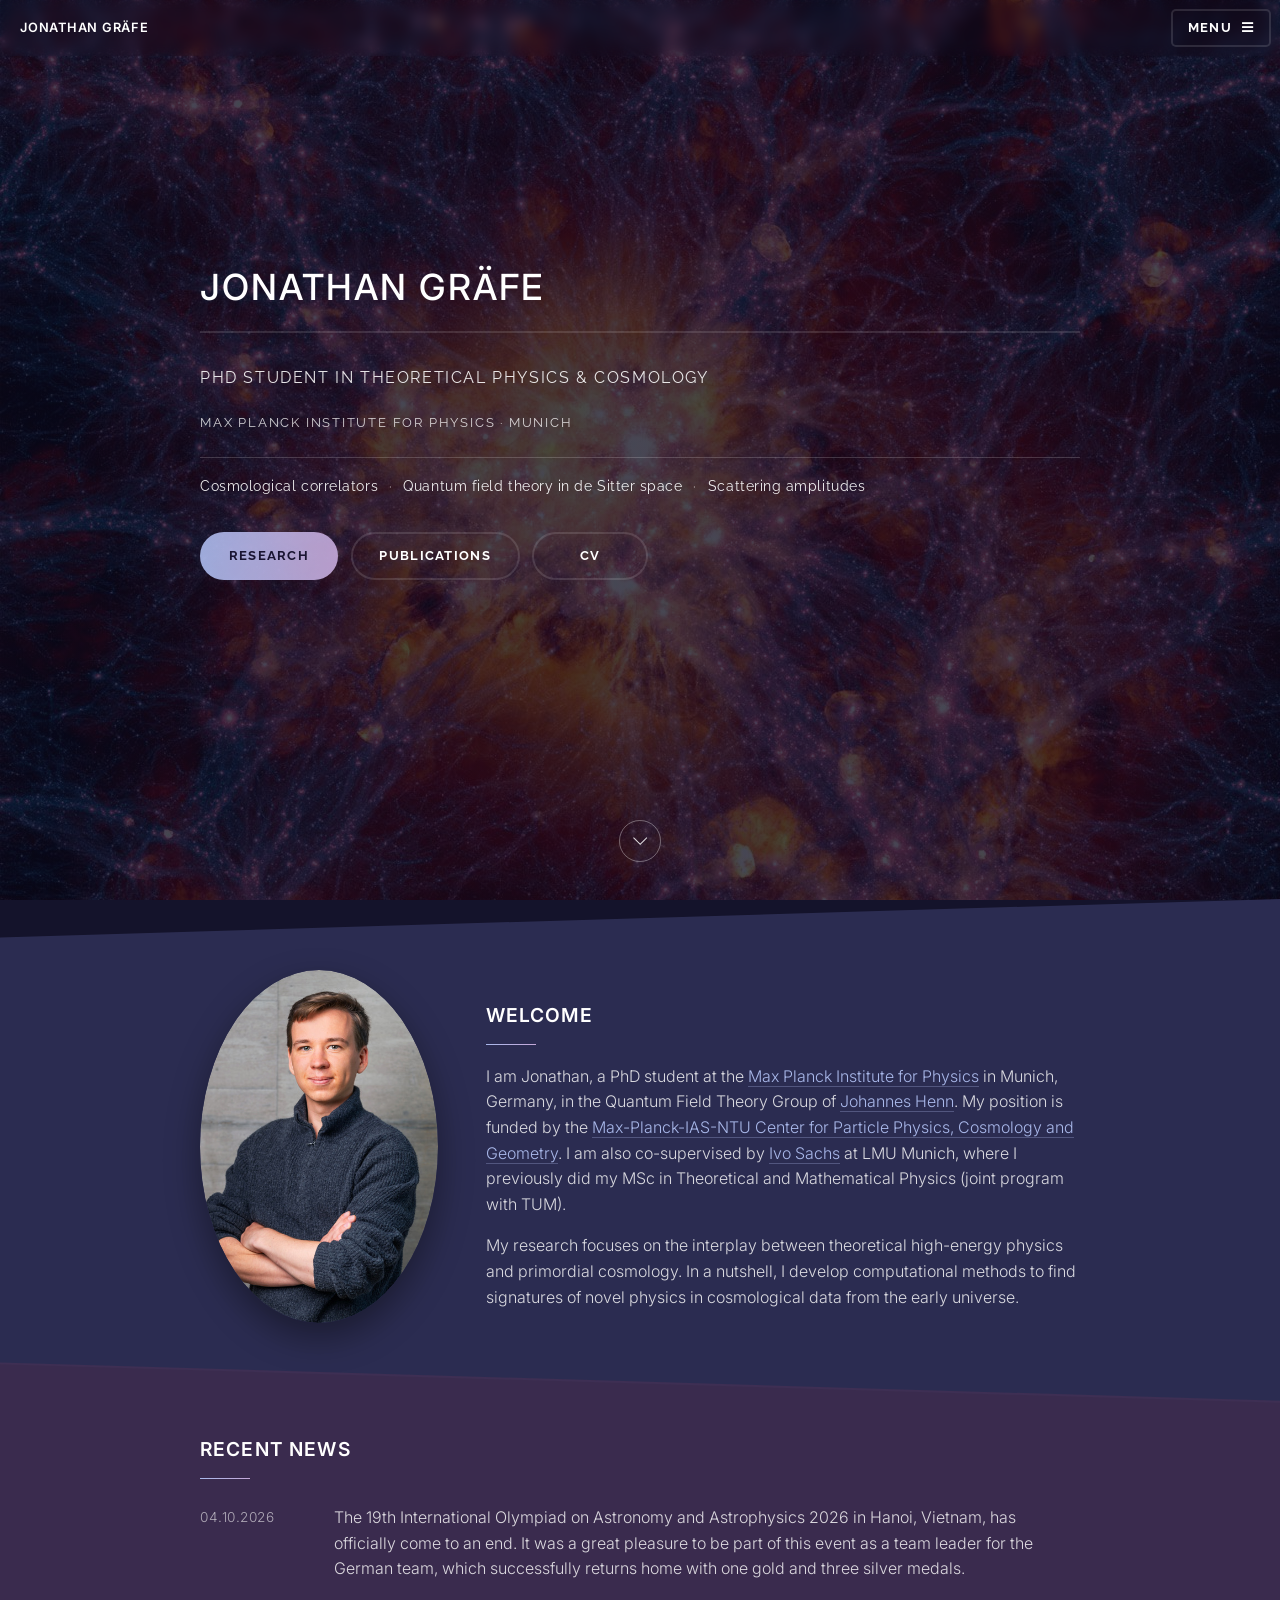
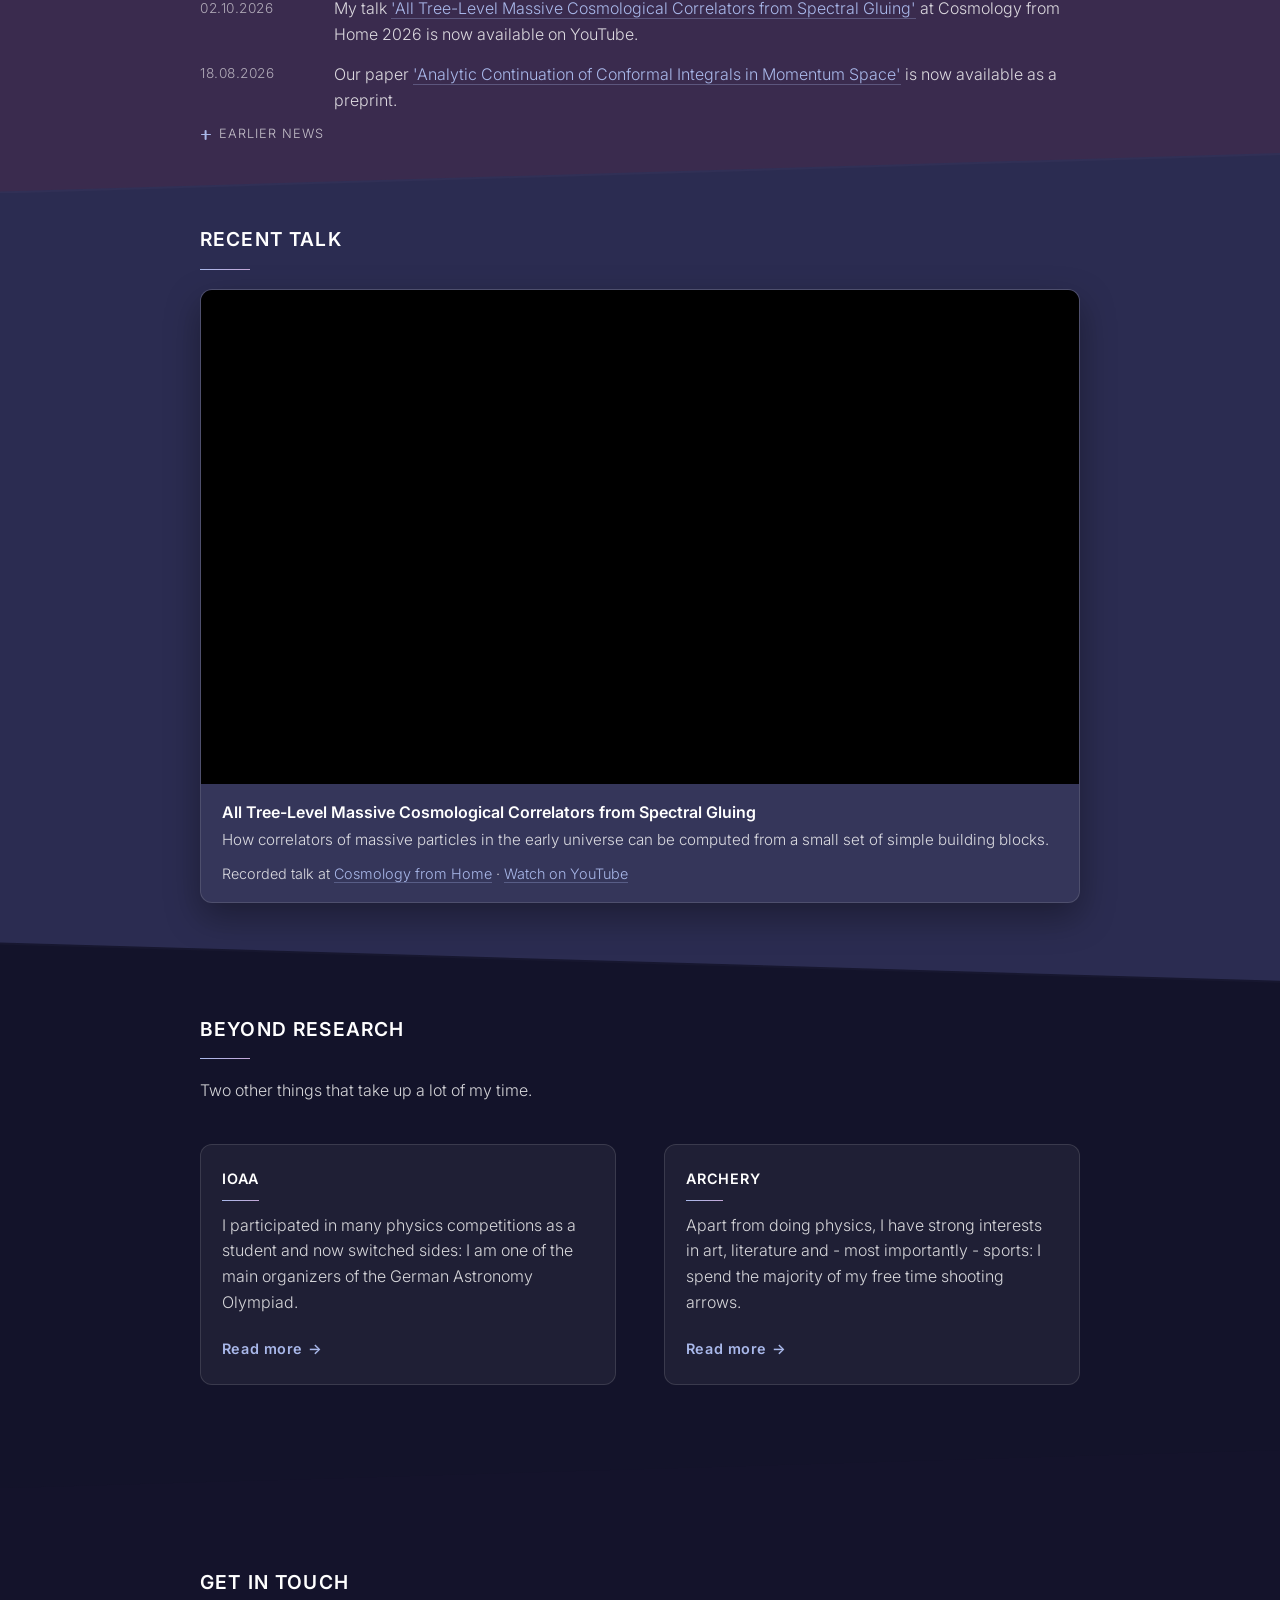
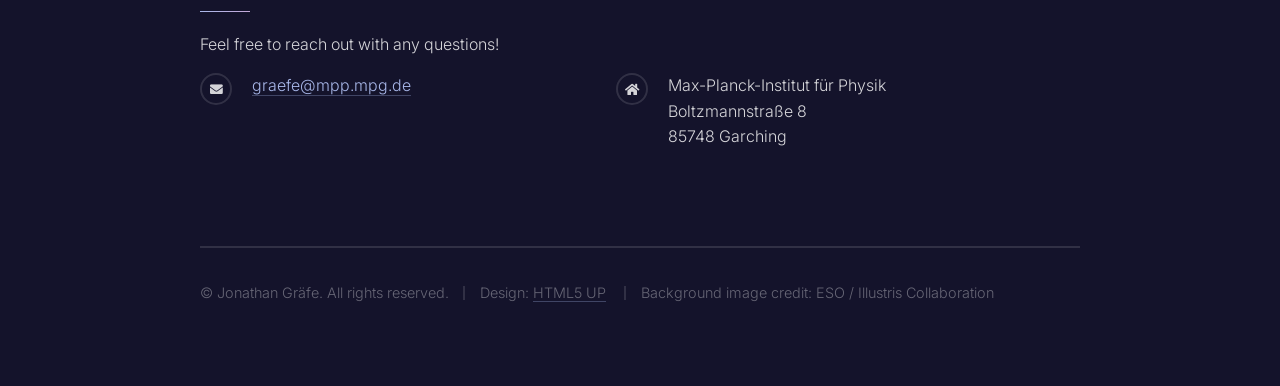
==== commit 6627620f: "update feel" ====
--- a/index.html
+++ b/index.html
@@ -11,7 +11,7 @@
 		<meta charset="utf-8" />
 		<meta name="viewport" content="width=device-width, initial-scale=1, user-scalable=no" />
 		<link rel="stylesheet" href="assets/css/main.css" />
-		<link rel="stylesheet" href="assets/css/custom.css?v=065cdf80" />
+		<link rel="stylesheet" href="assets/css/custom.css?v=40238252" />
 		<noscript><link rel="stylesheet" href="assets/css/noscript.css" /></noscript>
 	</head>
 	<body class="is-preload">
@@ -208,6 +208,8 @@
 			<script src="assets/js/breakpoints.min.js"></script>
 			<script src="assets/js/util.js"></script>
 			<script src="assets/js/main.js"></script>
+			<script src="assets/js/motion.js?v=2"></script>
+			<script src="assets/js/details.js?v=3"></script>
 		<script>
 			/* Hide past events; hide the whole section when none are left. */
 			(function () {
--- a/assets/css/custom.css
+++ b/assets/css/custom.css
@@ -1153,3 +1153,250 @@
 .features article:hover {
 	cursor: pointer;
 }
+
+/* ---- IOAA page ---- */
+
+.facts {
+	display: grid;
+	grid-template-columns: repeat(4, 1fr);
+	gap: 1em;
+	margin: 0 0 1.4em 0;
+	padding: 1.2em 0;
+	border-top: 1px solid rgba(255, 255, 255, 0.15);
+	border-bottom: 1px solid rgba(255, 255, 255, 0.15);
+}
+
+.facts .fact {
+	display: flex;
+	flex-direction: column;
+	gap: 0.3em;
+}
+
+.facts .num {
+	font-size: 1.9em;
+	font-weight: 600;
+	line-height: 1.1;
+	color: #ffffff;
+}
+
+.facts .cap {
+	font-size: 0.8em;
+	line-height: 1.4;
+	color: rgba(255, 255, 255, 0.65);
+}
+
+.table-wrap {
+	margin: 1.4em 0 0.6em 0;
+	overflow-x: auto;
+}
+
+table.results {
+	width: 100%;
+	margin: 0;
+	border-collapse: collapse;
+	background: none;
+	font-size: 0.95em;
+}
+
+table.results th, table.results td {
+	padding: 0.55em 0.6em;
+	border: 0;
+	border-bottom: 1px solid rgba(255, 255, 255, 0.1);
+	text-align: center;
+	color: var(--ink-soft);
+	background: none;
+}
+
+table.results thead th {
+	font-size: 0.75em;
+	font-weight: 600;
+	letter-spacing: 0.08em;
+	text-transform: uppercase;
+	color: rgba(255, 255, 255, 0.7);
+	border-bottom: 1px solid rgba(255, 255, 255, 0.25);
+	white-space: nowrap;
+}
+
+table.results th:first-child, table.results td:first-child,
+table.results .place {
+	text-align: left;
+}
+
+table.results tbody th {
+	font-weight: 600;
+	color: #ffffff;
+}
+
+table.results .place {
+	color: rgba(255, 255, 255, 0.65);
+}
+
+table.results tbody tr:nth-child(2n + 1) {
+	background: none;
+}
+
+table.results .medal {
+	display: inline-block;
+	width: 0.7em;
+	height: 0.7em;
+	margin-right: 0.5em;
+	border-radius: 50%;
+	vertical-align: baseline;
+}
+
+table.results .medal.gold { background: #e6c767; }
+table.results .medal.silver { background: #c8d0da; }
+table.results .medal.bronze { background: #cd8f5a; }
+table.results .medal.hm { background: none; border: 1px solid rgba(255, 255, 255, 0.6); }
+
+p.table-note {
+	font-size: 0.8em;
+	line-height: 1.6;
+	color: rgba(255, 255, 255, 0.55);
+}
+
+@media screen and (max-width: 736px) {
+	.facts {
+		grid-template-columns: 1fr 1fr;
+		row-gap: 1.4em;
+	}
+}
+
+@media screen and (max-width: 520px) {
+	table.results .place {
+		display: none;
+	}
+
+	table.results th, table.results td {
+		padding: 0.5em 0.35em;
+	}
+
+	table.results .medal {
+		margin-right: 0.3em;
+	}
+}
+
+/* ---- Photo grid (IOAA page): uniform thumbnails, enlarged by gallery.js ---- */
+
+.photo-grid {
+	display: grid;
+	grid-template-columns: repeat(auto-fill, minmax(12em, 1fr));
+	gap: 0.8em;
+	margin: 1.2em 0 2em 0;
+}
+
+.photo-grid .gallery-item {
+	display: block;
+	overflow: hidden;
+	border-radius: 10px;
+	border-bottom: 0;
+	cursor: zoom-in;
+	aspect-ratio: 3 / 2;
+}
+
+.photo-grid .gallery-item img {
+	display: block;
+	width: 100%;
+	height: 100%;
+	object-fit: cover;
+	object-position: center 30%;
+	transition: transform 0.35s ease, filter 0.35s ease;
+}
+
+.photo-grid .gallery-item:hover img {
+	transform: scale(1.04);
+	filter: brightness(1.08);
+}
+
+/* ---- Photo credits ---- */
+
+.image .credit {
+	display: block;
+	padding-top: 0.4em;
+	font-size: 0.7em;
+	line-height: 1.4;
+	text-align: right;
+	color: rgba(255, 255, 255, 0.6);
+}
+
+p.photo-credit {
+	margin: -1em 0 0 0;
+	font-size: 0.75em;
+	color: rgba(255, 255, 255, 0.55);
+}
+
+/* Any photo that opens in the enlarged view */
+a.gallery-item {
+	cursor: zoom-in;
+}
+
+/* ---- Smooth open/close (details.js) ---- */
+
+.details-body {
+	overflow: hidden;
+}
+
+/* ---- Motion ---- */
+
+@keyframes page-in { from { opacity: 0; } to { opacity: 1; } }
+@keyframes reveal-up {
+	from { opacity: 0; transform: translateY(14px); }
+	to { opacity: 1; transform: none; }
+}
+
+@media (prefers-reduced-motion: no-preference) {
+	body { animation: page-in 0.5s ease; }
+
+	body.is-leaving {
+		opacity: 0;
+		transition: opacity 0.18s ease;
+	}
+
+	html.reveal-ready .reveal { opacity: 0; }
+
+	html.reveal-ready .reveal.is-visible {
+		animation: reveal-up 0.6s cubic-bezier(0.2, 0.7, 0.2, 1) both;
+	}
+}
+
+@media print {
+	html.reveal-ready .reveal { opacity: 1 !important; transform: none !important; }
+}
+
+/* Plus sign that turns into a minus (abstracts, earlier news) */
+.paper details.abstract summary,
+details.earlier-news summary {
+	position: relative;
+	padding-left: 1.5em;
+}
+
+.paper details.abstract summary:before,
+.paper details.abstract summary:after,
+details.earlier-news summary:before,
+details.earlier-news summary:after {
+	content: "";
+	position: absolute;
+	left: 0.1em;
+	top: 50%;
+	width: 0.75em;
+	height: 1.6px;
+	margin: -0.8px 0 0 0;
+	background: var(--accent);
+	border-radius: 1px;
+	transition: transform 0.3s ease;
+}
+
+.paper details.abstract summary:after,
+details.earlier-news summary:after {
+	transform: rotate(90deg);
+}
+
+.paper details.abstract[open] summary:before,
+details.earlier-news[open] summary:before {
+	content: "";
+}
+
+.paper details.abstract[open]:not(.closing) summary:after,
+details.earlier-news[open]:not(.closing) summary:after {
+	transform: rotate(0deg);
+}
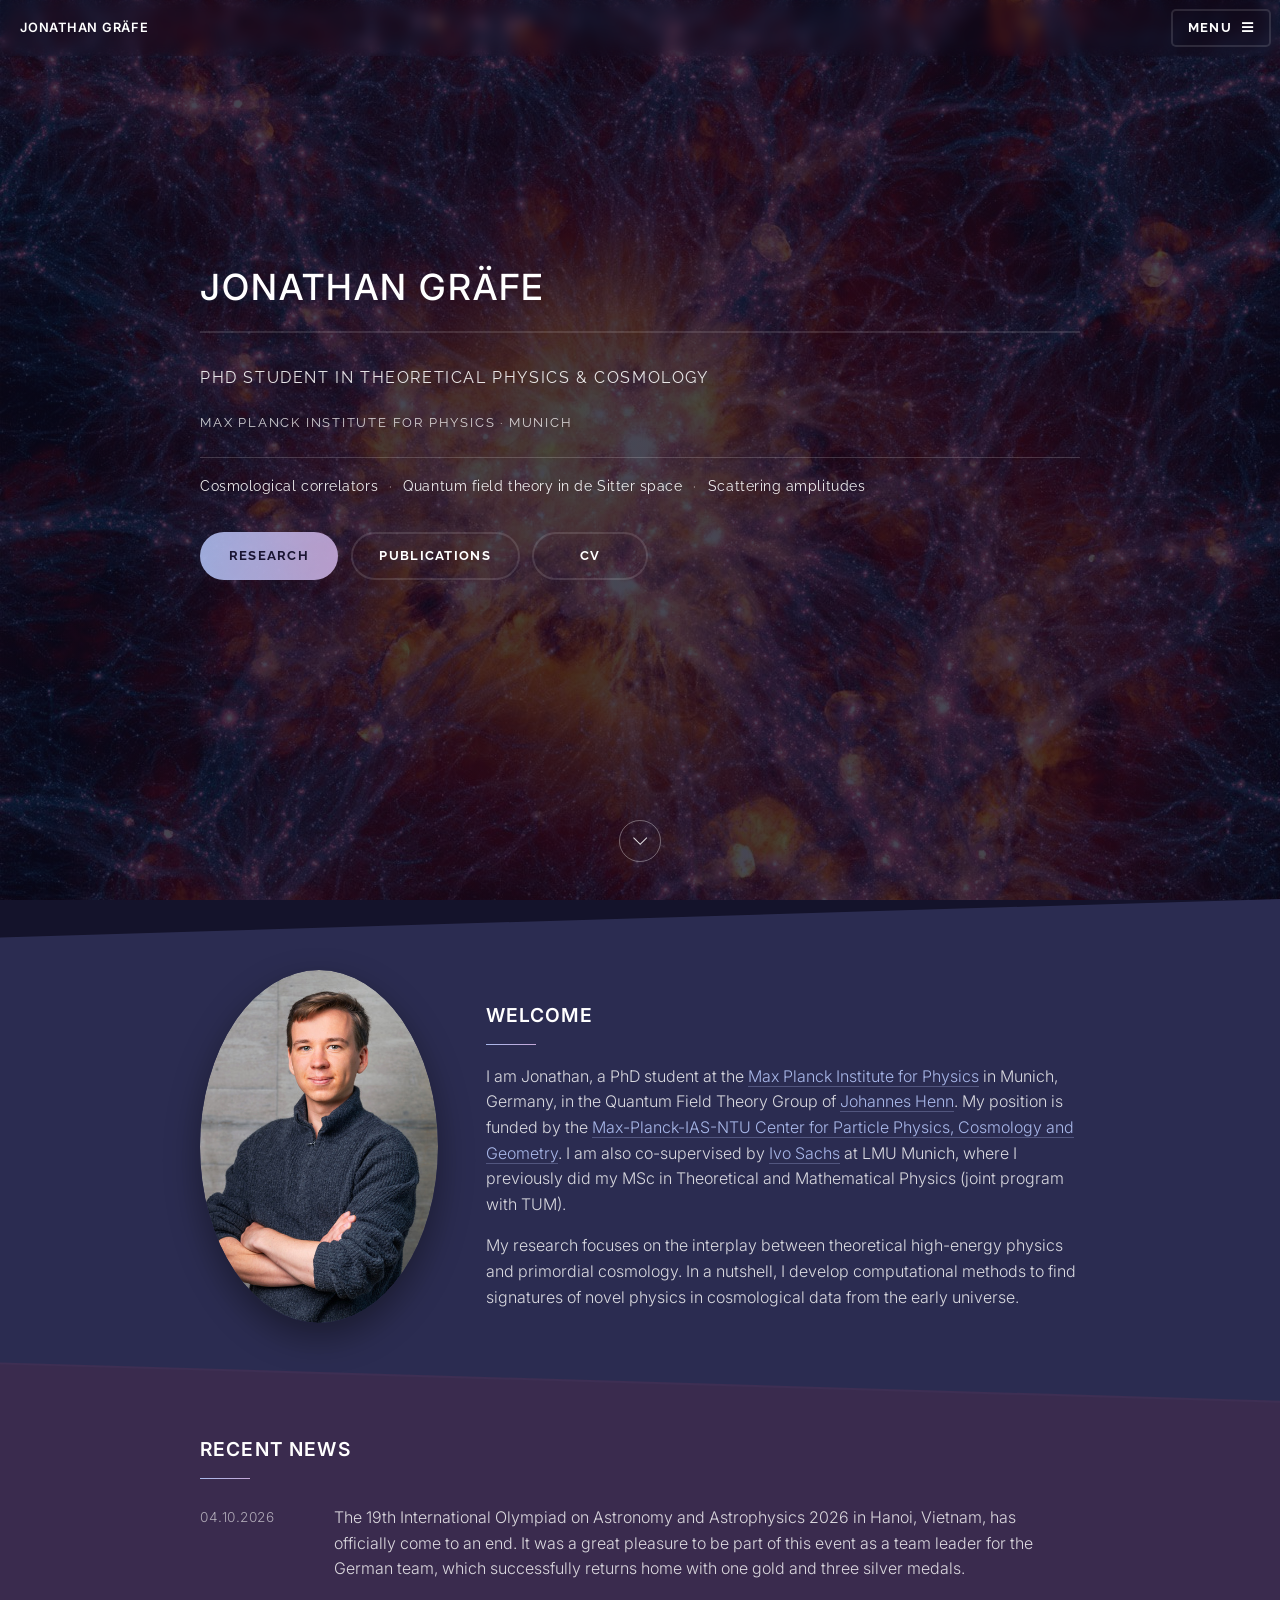
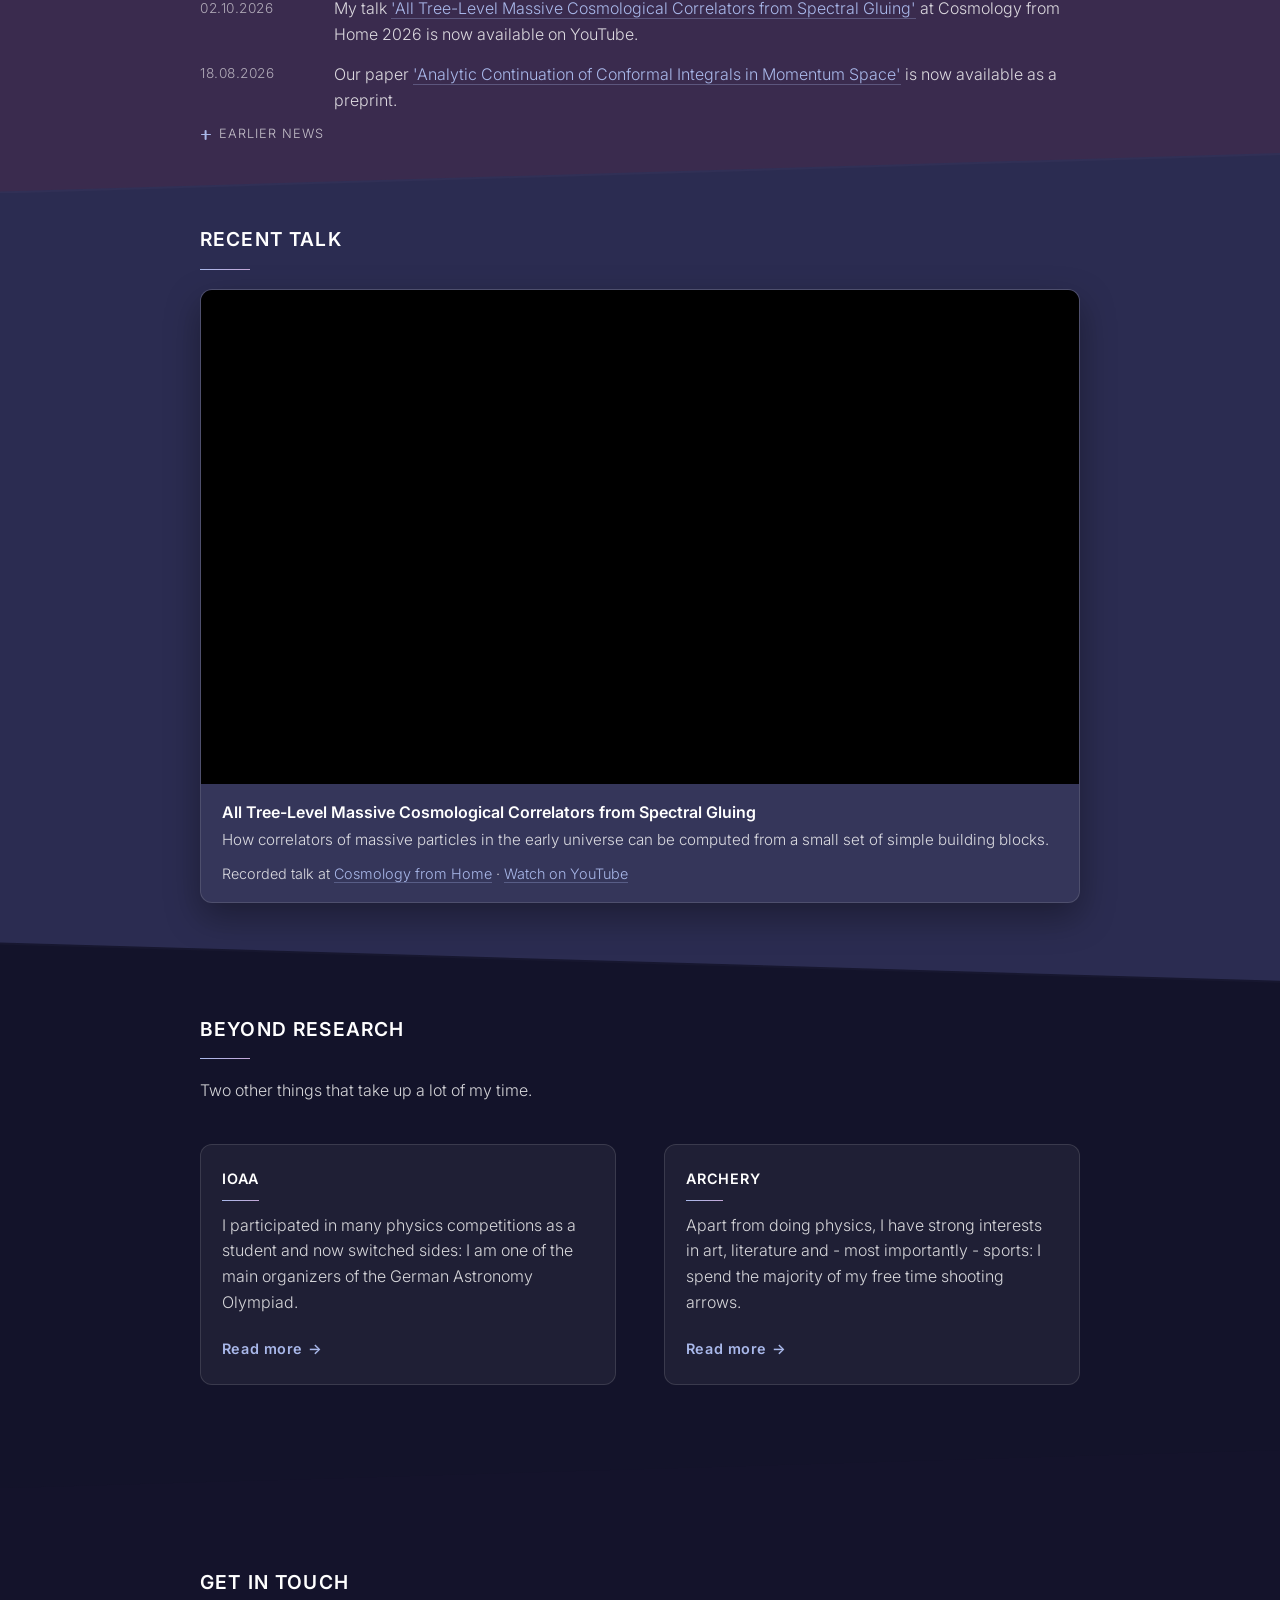
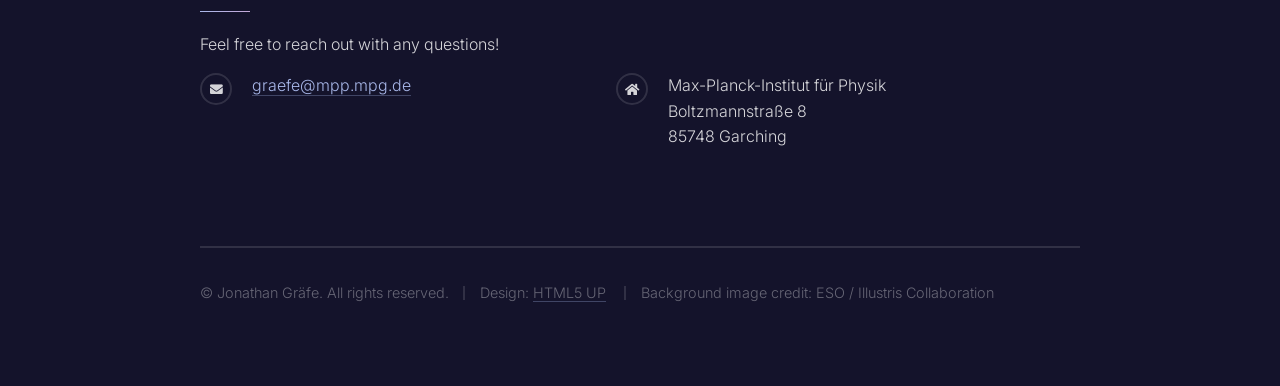
==== commit 6bf1317f: "change background settings" ====
--- a/index.html
+++ b/index.html
@@ -10,8 +10,13 @@
 		<meta name="description" content="Jonathan Gräfe, PhD student in theoretical physics and cosmology at the Max Planck Institute for Physics in Munich: cosmological correlators, publications, talks and the German IOAA team." />
 		<meta charset="utf-8" />
 		<meta name="viewport" content="width=device-width, initial-scale=1, user-scalable=no" />
+		<link rel="icon" href="favicon.svg" type="image/svg+xml" />
+		<link rel="icon" href="favicon-32.png" sizes="32x32" type="image/png" />
+		<link rel="icon" href="favicon.ico" sizes="any" />
+		<link rel="apple-touch-icon" href="apple-touch-icon.png" />
+		<meta name="theme-color" content="#14132b" />
 		<link rel="stylesheet" href="assets/css/main.css" />
-		<link rel="stylesheet" href="assets/css/custom.css?v=40238252" />
+		<link rel="stylesheet" href="assets/css/custom.css?v=6a730146" />
 		<noscript><link rel="stylesheet" href="assets/css/noscript.css" /></noscript>
 	</head>
 	<body class="is-preload">
@@ -33,7 +38,8 @@
 							<h2>Menu</h2>
 							<ul class="links">
 								<li><a href="index.html">Home</a></li>
-								<li><a href="research.html">Research</a></li>
+								<li><a href="research.html">Research</a></li>
+								<li><a href="correlator-tool.html">Correlator Tool</a></li>
 								<li><a href="publications.html">Publications</a></li>
 								<li><a href="cv.html">CV</a></li>
 								<li><a href="talks.html">Talks & Conferences</a></li>
@@ -208,7 +214,7 @@
 			<script src="assets/js/breakpoints.min.js"></script>
 			<script src="assets/js/util.js"></script>
 			<script src="assets/js/main.js"></script>
-			<script src="assets/js/motion.js?v=2"></script>
+			<script src="assets/js/motion.js?v=3"></script>
 			<script src="assets/js/details.js?v=3"></script>
 		<script>
 			/* Hide past events; hide the whole section when none are left. */
--- a/assets/css/custom.css
+++ b/assets/css/custom.css
@@ -17,12 +17,14 @@
 /* ---- Page background (compressed image instead of the 24 MB original) ---- */
 
 body {
-	background-color: #14132b;
+	background-color: transparent;
 	background-image: none;
 	background-attachment: scroll;
 }
 
-/* A fixed layer instead of background-attachment: fixed, which jumps on phones */
+/* A fixed layer instead of background-attachment: fixed, which jumps on phones.
+   It has its own compositor layer and, on touch screens, a constant pixel height
+   (set in motion.js) so that it is never resized while the browser's address bar slides away. */
 body:before {
 	content: "";
 	position: fixed;
@@ -32,12 +34,20 @@
 	width: 100%;
 	height: 100vh;
 	height: 100lvh;
+	height: var(--bg-h, 100lvh);
 	background-color: #14132b;
 	background-image: linear-gradient(to top, rgba(10, 9, 26, 0.75), rgba(10, 9, 26, 0.75)), url("../../images/bg.jpg");
 	background-size: auto, cover;
 	background-position: center, center;
 	background-repeat: no-repeat;
 	pointer-events: none;
+	transform: translate3d(0, 0, 0);
+	backface-visibility: hidden;
+	will-change: transform;
+}
+
+html {
+	background-color: #14132b;
 }
 
 /* ---- Typography ---- */
@@ -1400,3 +1410,552 @@
 details.earlier-news[open]:not(.closing) summary:after {
 	transform: rotate(0deg);
 }
+
+/* ---- Correlator tool ---- */
+
+[hidden] {
+	display: none !important;
+}
+
+.ct-card {
+	margin: 1.4em 0;
+	padding: 1.1em 1.2em;
+	background: var(--card);
+	border: 1px solid var(--card-border);
+	border-radius: 12px;
+}
+
+.ct-toolbar {
+	display: flex;
+	flex-wrap: wrap;
+	align-items: center;
+	gap: 0.5em;
+	margin-bottom: 0.9em;
+}
+
+.ct-spacer {
+	flex: 1 1 auto;
+}
+
+.ct-tool, .ct-chip {
+	display: inline-block;
+	width: auto;
+	height: auto;
+	min-width: 0;
+	margin: 0;
+	padding: 0.45em 1.1em;
+	line-height: 1.4;
+	font-size: 0.8em;
+	font-weight: 600;
+	letter-spacing: 0.06em;
+	text-transform: none;
+	color: #ffffff;
+	background: transparent;
+	border: 1px solid var(--card-border);
+	border-radius: 999px;
+	box-shadow: none;
+	cursor: pointer;
+	transition: background-color 0.2s ease, border-color 0.2s ease, color 0.2s ease;
+}
+
+.ct-tool:hover, .ct-chip:hover {
+	background: rgba(169, 184, 234, 0.16);
+	border-color: rgba(169, 184, 234, 0.5);
+	color: #ffffff;
+}
+
+.ct-tool.is-active {
+	background: linear-gradient(to right, var(--accent), var(--accent2));
+	border-color: transparent;
+	color: #1a1533;
+}
+
+.ct-ghost {
+	color: rgba(255, 255, 255, 0.65);
+}
+
+#ct-canvas {
+	display: block;
+	width: 100%;
+	height: auto;
+	touch-action: none;
+	user-select: none;
+	-webkit-user-select: none;
+	background: rgba(8, 7, 24, 0.45);
+	border: 1px solid rgba(255, 255, 255, 0.08);
+	border-radius: 10px;
+}
+
+#ct-canvas.tool-vertex { cursor: crosshair; }
+#ct-canvas.tool-edge { cursor: cell; }
+#ct-canvas.tool-erase { cursor: not-allowed; }
+
+#ct-canvas .ct-edge {
+	stroke: rgba(255, 255, 255, 0.85);
+	stroke-width: 3;
+	stroke-linecap: round;
+}
+
+#ct-canvas .ct-edge-hit {
+	stroke: transparent;
+	stroke-width: 18;
+}
+
+#ct-canvas .ct-dir {
+	stroke: var(--accent);
+	stroke-width: 2.4;
+	stroke-linecap: round;
+}
+
+#ct-canvas .ct-arrowhead {
+	fill: var(--accent);
+}
+
+#ct-canvas .ct-rubber {
+	stroke: var(--accent);
+	stroke-width: 2.4;
+	stroke-dasharray: 6 6;
+	stroke-linecap: round;
+	pointer-events: none;
+}
+
+#ct-canvas .ct-vertex {
+	cursor: pointer;
+	outline: none;
+}
+
+#ct-canvas.tool-move .ct-vertex { cursor: grab; }
+
+#ct-canvas .ct-vertex circle {
+	fill: #1b1a33;
+	stroke: #ffffff;
+	stroke-width: 2.4;
+	transition: fill 0.15s ease, stroke 0.15s ease;
+}
+
+#ct-canvas .ct-vertex text {
+	fill: #ffffff;
+	font-family: "Inter", sans-serif;
+	font-size: 16px;
+	font-weight: 600;
+	pointer-events: none;
+}
+
+#ct-canvas .ct-vertex:hover circle {
+	stroke: var(--accent);
+}
+
+#ct-canvas .ct-vertex.is-pending circle {
+	stroke: var(--accent2);
+	stroke-width: 4;
+}
+
+#ct-canvas .ct-vertex.is-root circle {
+	fill: var(--accent);
+	stroke: #ffffff;
+}
+
+#ct-canvas .ct-vertex.is-root text:not(.ct-roottag) {
+	fill: #1a1533;
+}
+
+#ct-canvas .ct-roottag {
+	fill: var(--accent) !important;
+	font-size: 12px !important;
+	font-weight: 500 !important;
+	letter-spacing: 0.12em;
+	text-transform: uppercase;
+}
+
+.ct-hint {
+	margin: 0.8em 0 0.2em 0;
+	font-size: 0.85em;
+	color: rgba(255, 255, 255, 0.7);
+}
+
+.ct-status {
+	min-height: 1.4em;
+	margin: 0 0 0.6em 0;
+	font-size: 0.85em;
+	color: #ffb4a8;
+}
+
+.ct-presets {
+	display: flex;
+	flex-wrap: wrap;
+	align-items: center;
+	gap: 0.5em;
+}
+
+.ct-presets > span {
+	margin-right: 0.3em;
+	font-size: 0.75em;
+	letter-spacing: 0.1em;
+	text-transform: uppercase;
+	color: rgba(255, 255, 255, 0.55);
+}
+
+.ct-placeholder {
+	padding: 1em 1.2em;
+	border: 1px dashed var(--card-border);
+	border-radius: 12px;
+}
+
+.ct-rootinfo {
+	font-size: 0.85em;
+	letter-spacing: 0.04em;
+	color: rgba(255, 255, 255, 0.6);
+}
+
+.ct-formula {
+	overflow-x: auto;
+	overflow-y: hidden;
+	padding: 0.4em 0;
+	color: #ffffff;
+	font-size: 1.05em;
+}
+
+.ct-formula .katex-display {
+	margin: 0.3em 0;
+}
+
+.ct-formula-card .ct-coef {
+	margin-top: 0.4em;
+	padding-top: 0.8em;
+	border-top: 1px solid rgba(255, 255, 255, 0.1);
+}
+
+.ct-actions {
+	margin-top: 0.4em;
+	text-align: right;
+}
+
+.ct-defs {
+	overflow-x: auto;
+	color: #ffffff;
+}
+
+.ct-region {
+	margin-top: 1em;
+}
+
+.ct-region .katex {
+	color: #ffffff;
+}
+
+.ct-matrices .ct-formula {
+	margin: 0.4em 0;
+}
+
+#ct-steps {
+	margin-top: 1.4em;
+}
+
+#ct-steps summary {
+	margin-bottom: 0.4em;
+}
+
+.prose .katex {
+	font-size: 1em;
+}
+
+@media screen and (max-width: 736px) {
+	.ct-card {
+		padding: 0.9em 0.8em;
+	}
+
+	.ct-formula {
+		font-size: 0.9em;
+	}
+}
+
+.ct-defs {
+	padding: 0.4em 1.2em;
+}
+
+.ct-def {
+	display: grid;
+	grid-template-columns: 10em 1fr;
+	gap: 1.2em;
+	align-items: center;
+	padding: 0.8em 0;
+	border-bottom: 1px solid rgba(255, 255, 255, 0.08);
+}
+
+.ct-def:last-child {
+	border-bottom: 0;
+}
+
+.ct-def-name {
+	font-size: 0.75em;
+	letter-spacing: 0.1em;
+	text-transform: uppercase;
+	color: rgba(255, 255, 255, 0.6);
+}
+
+.ct-def-math {
+	overflow-x: auto;
+	overflow-y: hidden;
+	color: #ffffff;
+}
+
+@media screen and (max-width: 736px) {
+	.ct-def {
+		grid-template-columns: 1fr;
+		gap: 0.3em;
+	}
+}
+
+/* KaTeX uses an "inner" helper class (for \neq, \not, overlaps). Keep the template's .inner layout off it. */
+.katex .inner {
+	width: auto !important;
+	max-width: none !important;
+	margin: 0 !important;
+	padding: 0 !important;
+}
+
+/* ---- Correlator tool: full correlator ---- */
+
+.ct-optional {
+	display: inline-block;
+	margin-left: 0.8em;
+	padding: 0.1em 0.8em;
+	vertical-align: middle;
+	font-size: 0.55em;
+	font-weight: 600;
+	letter-spacing: 0.1em;
+	text-transform: uppercase;
+	color: var(--accent);
+	border: 1px solid rgba(169, 184, 234, 0.45);
+	border-radius: 999px;
+}
+
+.ct-order-label {
+	margin: 0 0 0.6em 0;
+	font-size: 0.75em;
+	letter-spacing: 0.1em;
+	text-transform: uppercase;
+	color: rgba(255, 255, 255, 0.55);
+}
+
+.ct-order {
+	display: flex;
+	flex-wrap: wrap;
+	align-items: center;
+	gap: 0.4em;
+	margin-bottom: 1em;
+	min-height: 2.2em;
+}
+
+.ct-ord {
+	display: inline-flex;
+	align-items: center;
+	gap: 0.15em;
+	padding: 0.1em 0.3em;
+	color: #ffffff;
+	background: rgba(255, 255, 255, 0.05);
+	border: 1px solid var(--card-border);
+	border-radius: 999px;
+}
+
+.ct-ord span {
+	min-width: 1.8em;
+	text-align: center;
+	font-size: 0.95em;
+}
+
+.ct-ord button {
+	width: 1.8em;
+	height: 1.8em;
+	min-width: 0;
+	margin: 0;
+	padding: 0;
+	line-height: 1.7em;
+	font-size: 1.1em;
+	text-align: center;
+	color: rgba(255, 255, 255, 0.8);
+	background: transparent;
+	border: 0;
+	box-shadow: none;
+	cursor: pointer;
+}
+
+.ct-ord button:hover:not(:disabled) {
+	color: var(--accent);
+}
+
+.ct-ord button:disabled {
+	opacity: 0.25;
+	cursor: default;
+}
+
+.ct-ord-sep {
+	color: rgba(255, 255, 255, 0.5);
+}
+
+.ct-row {
+	display: flex;
+	flex-wrap: wrap;
+	gap: 0.6em;
+}
+
+.ct-chip.ct-primary {
+	background: linear-gradient(to right, var(--accent), var(--accent2));
+	border-color: transparent;
+	color: #1a1533;
+}
+
+.ct-chip.ct-primary:hover {
+	background: #ffffff;
+	color: #1a1533;
+}
+
+.ct-chip:disabled {
+	opacity: 0.4;
+	cursor: default;
+}
+
+.ct-actions-right {
+	margin: 1em 0 0.4em 0;
+	text-align: right;
+}
+
+.ct-eq {
+	margin: 0.2em 0;
+}
+
+.ct-config {
+	margin: 0.8em 0;
+	padding: 0.6em 1em;
+	background: var(--card);
+	border: 1px solid var(--card-border);
+	border-radius: 12px;
+}
+
+details.ct-config > summary {
+	display: flex;
+	align-items: center;
+	gap: 1em;
+	width: 100%;
+	box-sizing: border-box;
+	padding: 0.4em 0 0.4em 1.5em;
+	font-size: 0.8em;
+}
+
+details.ct-config > summary > span {
+	color: rgba(255, 255, 255, 0.85);
+}
+
+.ct-mini {
+	flex: 0 0 auto;
+	width: 120px;
+	height: auto;
+}
+
+.ct-mini .ct-mini-e {
+	stroke: rgba(255, 255, 255, 0.8);
+	stroke-width: 1.8;
+}
+
+.ct-mini .ct-mini-cut {
+	stroke-dasharray: 3 3;
+	stroke: rgba(255, 255, 255, 0.5);
+}
+
+.ct-mini .ct-mini-v {
+	stroke: #ffffff;
+	stroke-width: 1.8;
+}
+
+.ct-mini .ct-mini-plus {
+	fill: var(--accent);
+}
+
+.ct-mini .ct-mini-minus {
+	fill: #1b1a33;
+}
+
+.ct-config-body {
+	padding-top: 0.6em;
+}
+
+.ct-cluster-title {
+	margin: 1.4em 0 0.2em 0;
+	font-size: 0.8em;
+	font-weight: 600;
+	letter-spacing: 0.08em;
+	text-transform: uppercase;
+	color: rgba(255, 255, 255, 0.75);
+}
+
+.ct-term-title {
+	margin: 1.1em 0 0 0;
+	padding-left: 0.8em;
+	font-size: 0.8em;
+	color: rgba(255, 255, 255, 0.55);
+	border-left: 2px solid rgba(169, 184, 234, 0.45);
+}
+
+/* Definition rows: display maths never wraps; left-aligned, scrolls sideways if needed */
+.ct-def-math .katex-display {
+	margin: 0;
+	text-align: left;
+}
+
+.ct-def-math .katex-display > .katex {
+	text-align: left;
+}
+
+.ct-cond {
+	display: inline-block;
+	white-space: nowrap;
+}
+
+.ct-eq:empty {
+	min-height: 2.6em;
+}
+
+/* Progress bar */
+.ct-progress {
+	margin: 1.1em 0 0.2em 0;
+}
+
+.ct-progress-track {
+	position: relative;
+	height: 0.55em;
+	overflow: hidden;
+	background: rgba(255, 255, 255, 0.1);
+	border-radius: 999px;
+}
+
+.ct-progress-fill {
+	display: block;
+	width: 0;
+	height: 100%;
+	min-width: 0.55em;
+	background: linear-gradient(to right, var(--accent), var(--accent2));
+	border-radius: 999px;
+	transition: width 0.15s linear;
+}
+
+.ct-progress-label {
+	margin: 0.5em 0 0 0;
+	font-size: 0.8em;
+	letter-spacing: 0.04em;
+	color: rgba(255, 255, 255, 0.7);
+}
+
+@media (prefers-reduced-motion: reduce) {
+	.ct-progress-fill {
+		transition: none;
+	}
+}
+
+/* A closed colouring block must not keep any space of its (emptied) content, in any browser */
+details.ct-config:not([open]) > .ct-config-body {
+	display: none;
+}
+
+details.ct-config::details-content {
+	contain-intrinsic-size: none;
+}
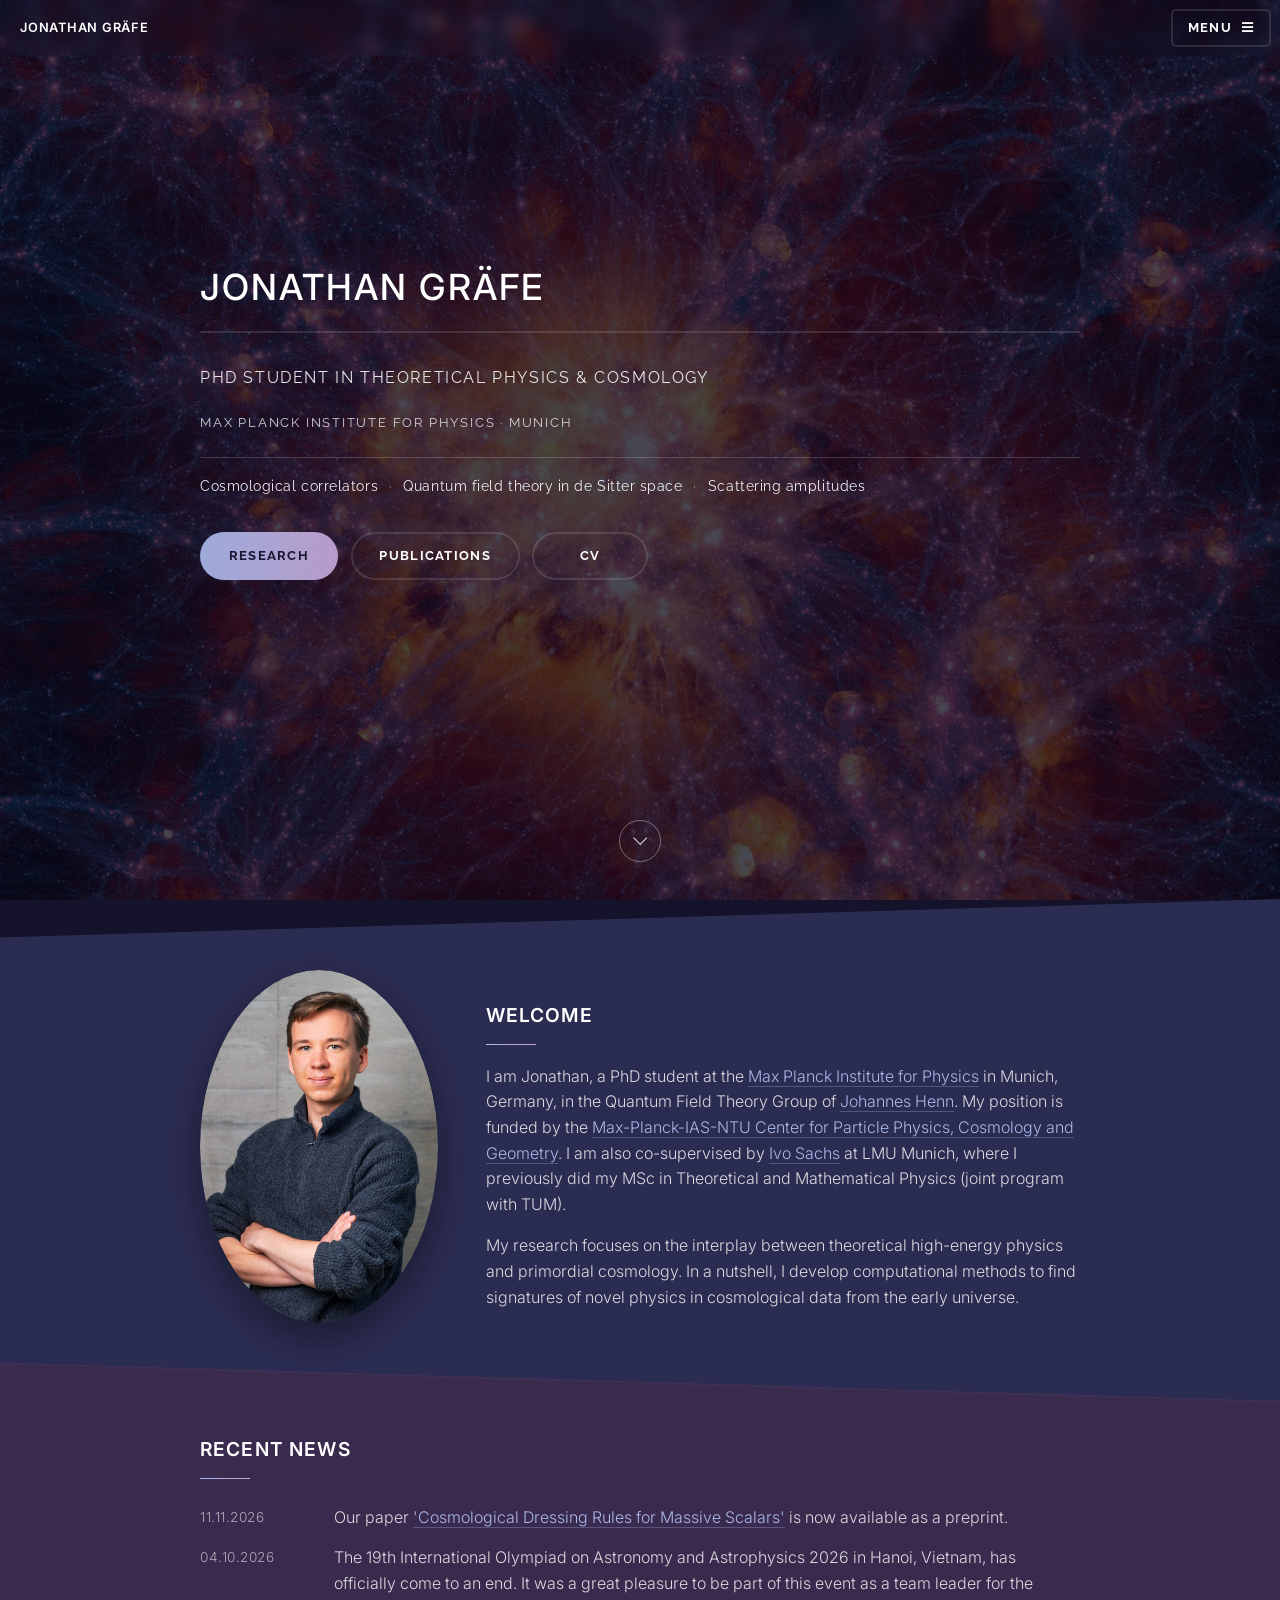
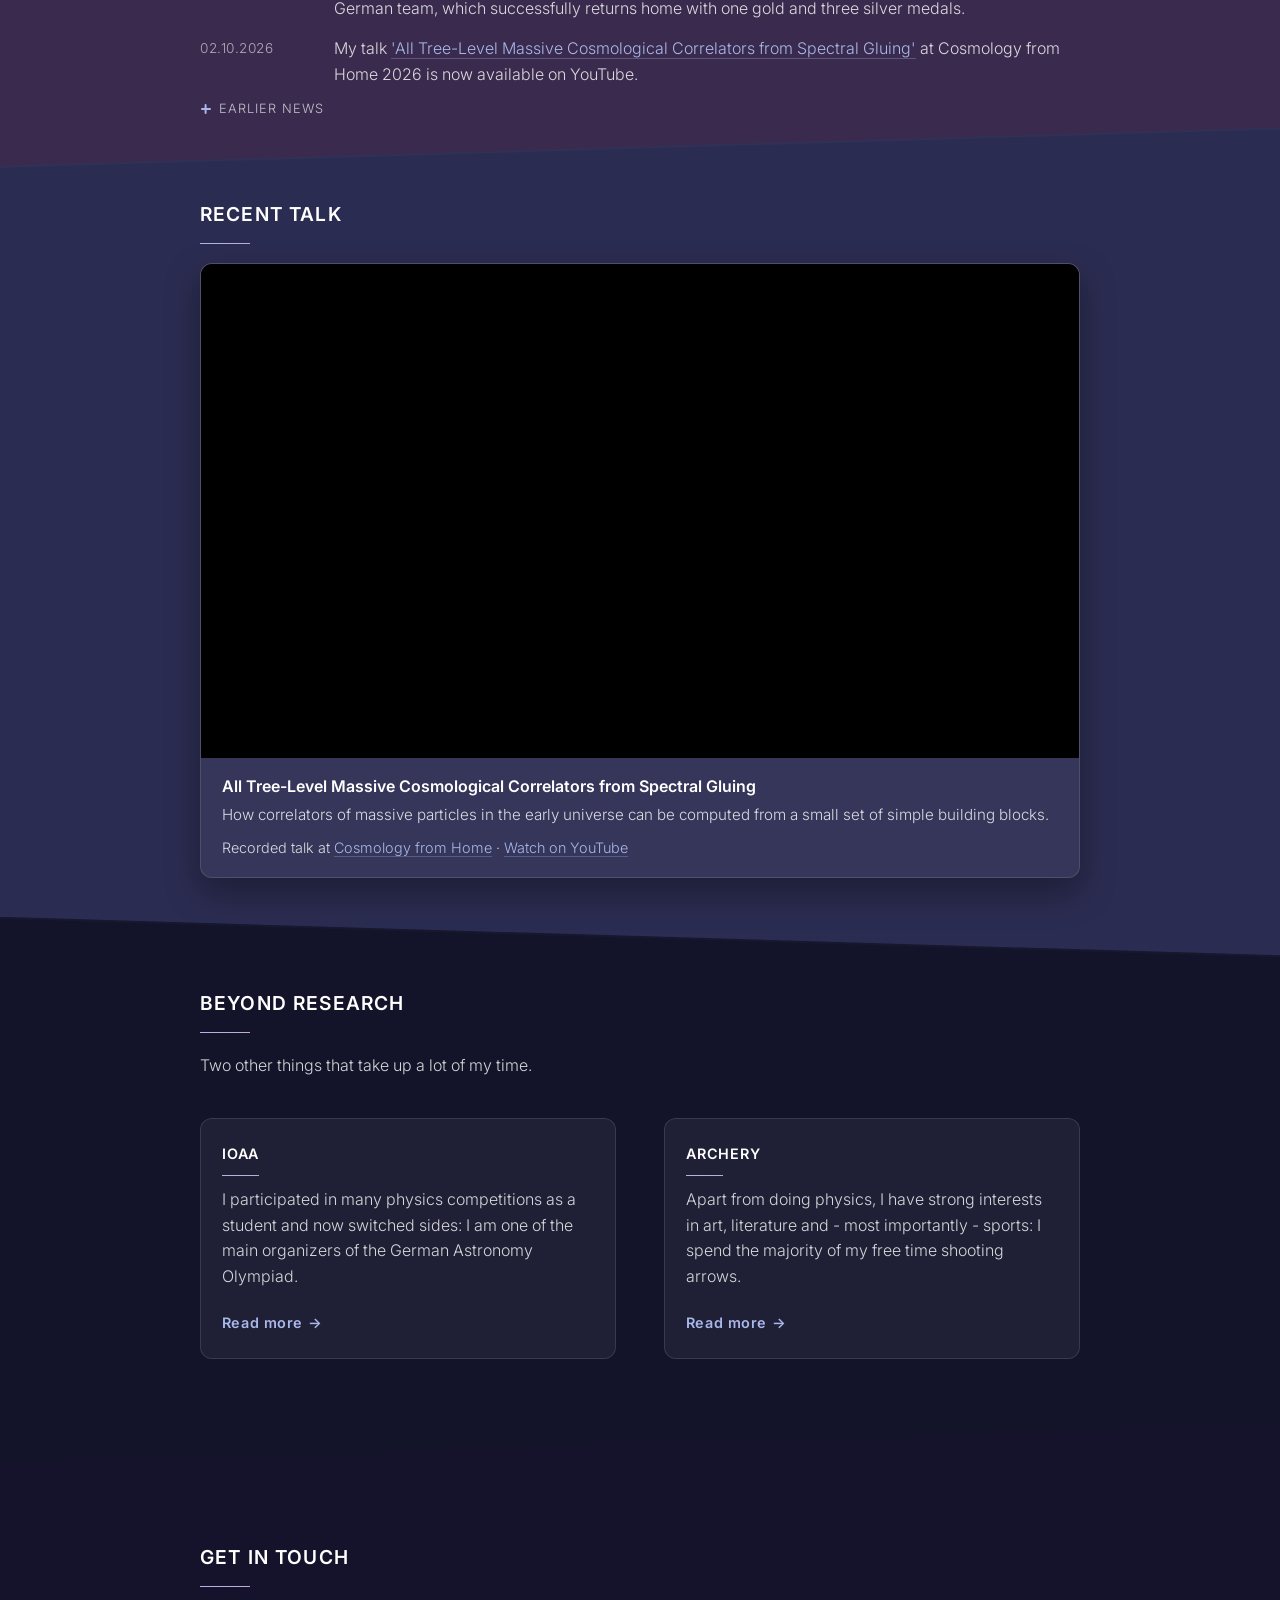
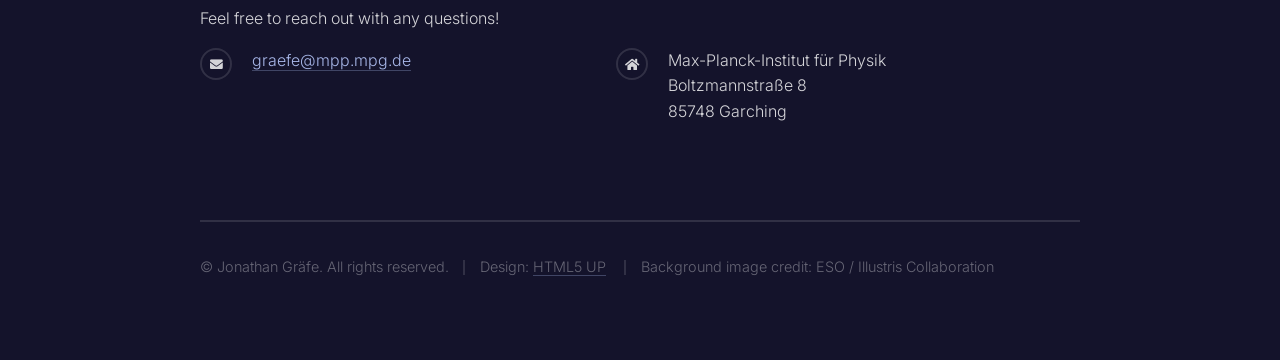
==== commit dd3c8938: "update index" ====
--- a/index.html
+++ b/index.html
@@ -38,7 +38,7 @@
 							<h2>Menu</h2>
 							<ul class="links">
 								<li><a href="index.html">Home</a></li>
-								<li><a href="research.html">Research</a></li>
+								<li><a href="research.html">Research</a></li>
 								<li><a href="correlator-tool.html">Correlator Tool</a></li>
 								<li><a href="publications.html">Publications</a></li>
 								<li><a href="cv.html">CV</a></li>
@@ -89,21 +89,25 @@
 										<h2 class="major">Recent news</h2>
 										<div class="news">
 											<div class="entry news-entry">
+												<div class="when">11.11.2026</div>
+												<div class="what"><p>Our paper <a href="https://arxiv.org/abs/2611.15870">'Cosmological Dressing Rules for Massive Scalars'</a> is now available as a preprint.</p></div>
+											</div>
+											<div class="entry news-entry">
 												<div class="when">04.10.2026</div>
 												<div class="what"><p>The 19th International Olympiad on Astronomy and Astrophysics 2026 in Hanoi, Vietnam, has officially come to an end. It was a great pleasure to be part of this event as a team leader for the German team, which successfully returns home with one gold and three silver medals.</p></div>
 											</div>
 											<div class="entry news-entry">
 												<div class="when">02.10.2026</div>
 												<div class="what"><p>My talk <a href="https://www.youtube.com/watch?v=2R51nXhjTHA">'All Tree-Level Massive Cosmological Correlators from Spectral Gluing'</a> at Cosmology from Home 2026 is now available on YouTube.</p></div>
-											</div>
-											<div class="entry news-entry">
-												<div class="when">18.08.2026</div>
-												<div class="what"><p>Our paper <a href="https://arxiv.org/abs/2608.18073">'Analytic Continuation of Conformal Integrals in Momentum Space'</a> is now available as a preprint.</p></div>
 											</div>
 										</div>
 										<details class="earlier-news">
 											<summary>Earlier news</summary>
 											<div class="news">
+												<div class="entry news-entry">
+													<div class="when">18.08.2026</div>
+													<div class="what"><p>Our paper <a href="https://arxiv.org/abs/2608.18073">'Analytic Continuation of Conformal Integrals in Momentum Space'</a> is now available as a preprint.</p></div>
+												</div>
 												<div class="entry news-entry">
 													<div class="when">20.07.2026</div>
 													<div class="what"><p>Our paper <a href="https://arxiv.org/abs/2607.18223">'All Tree-Level Massive Cosmological Correlators via Spectral Gluing'</a> is now available as a preprint.</p></div>
